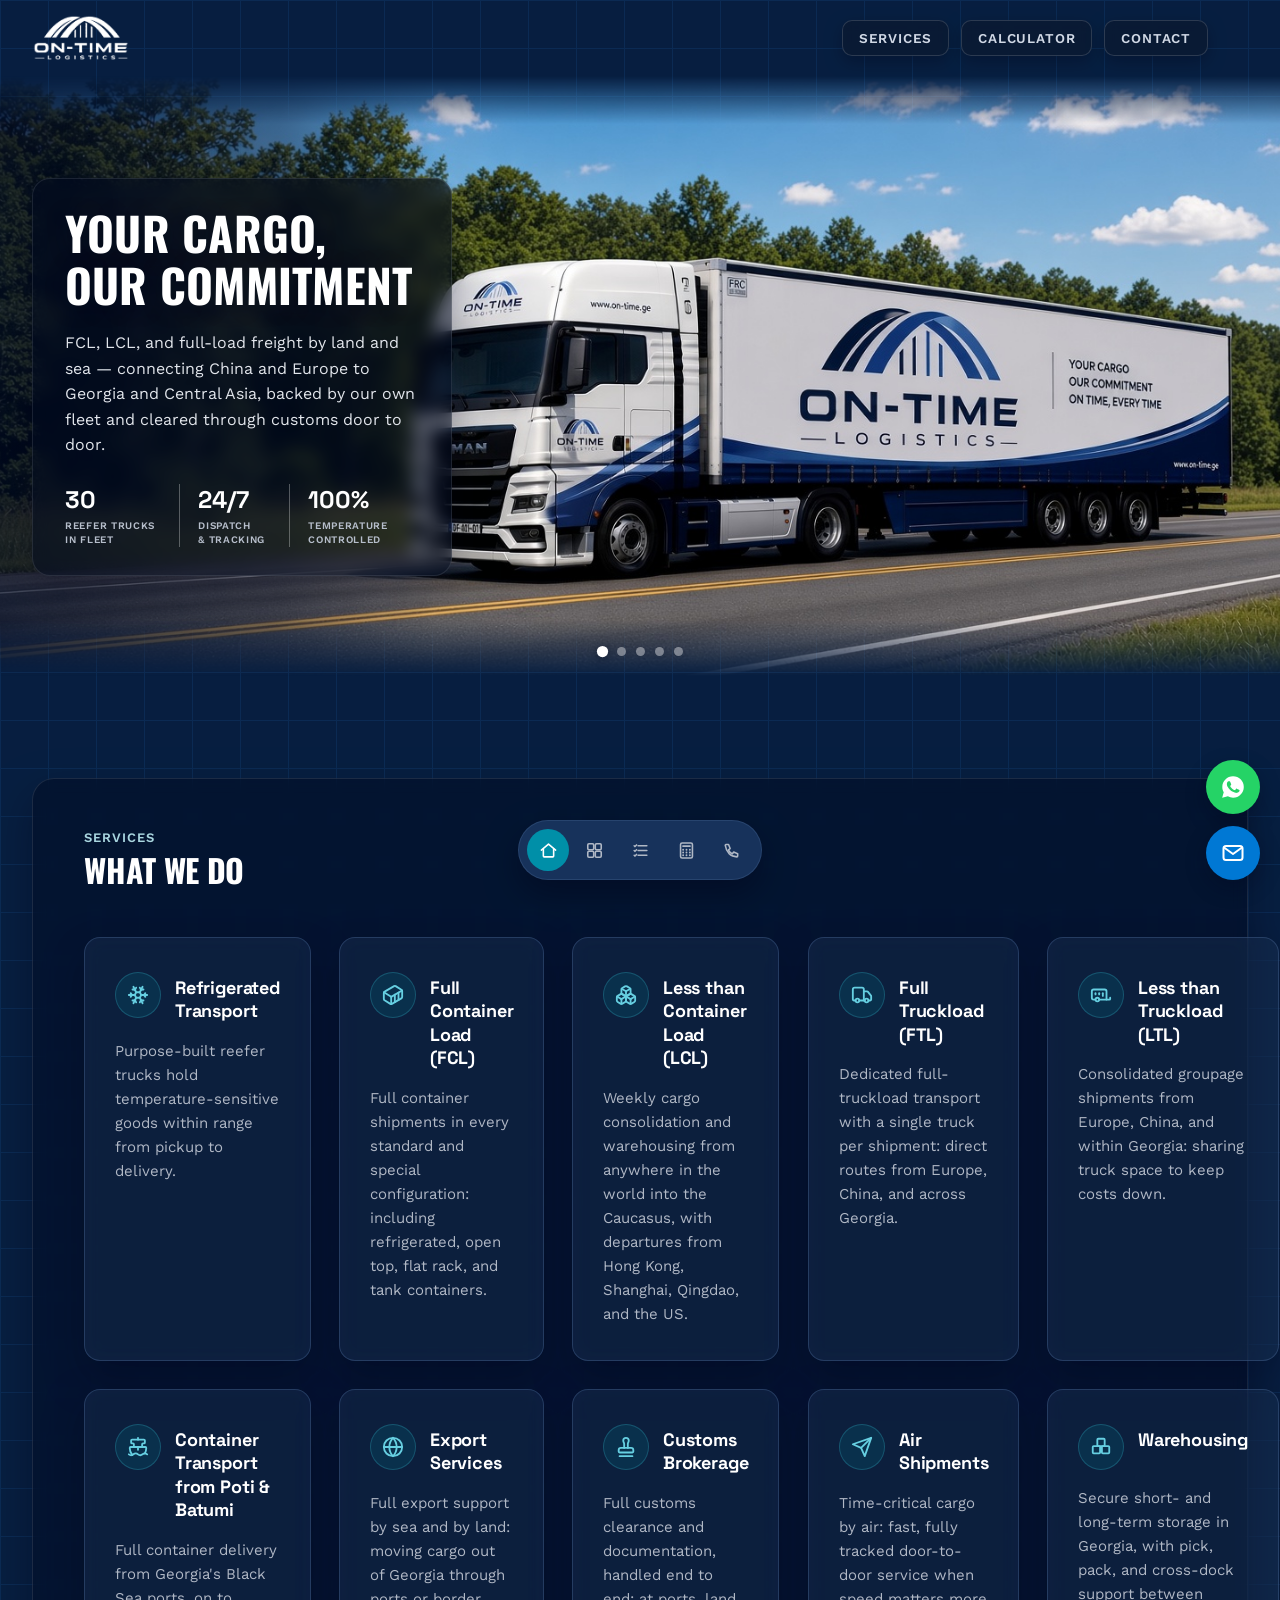
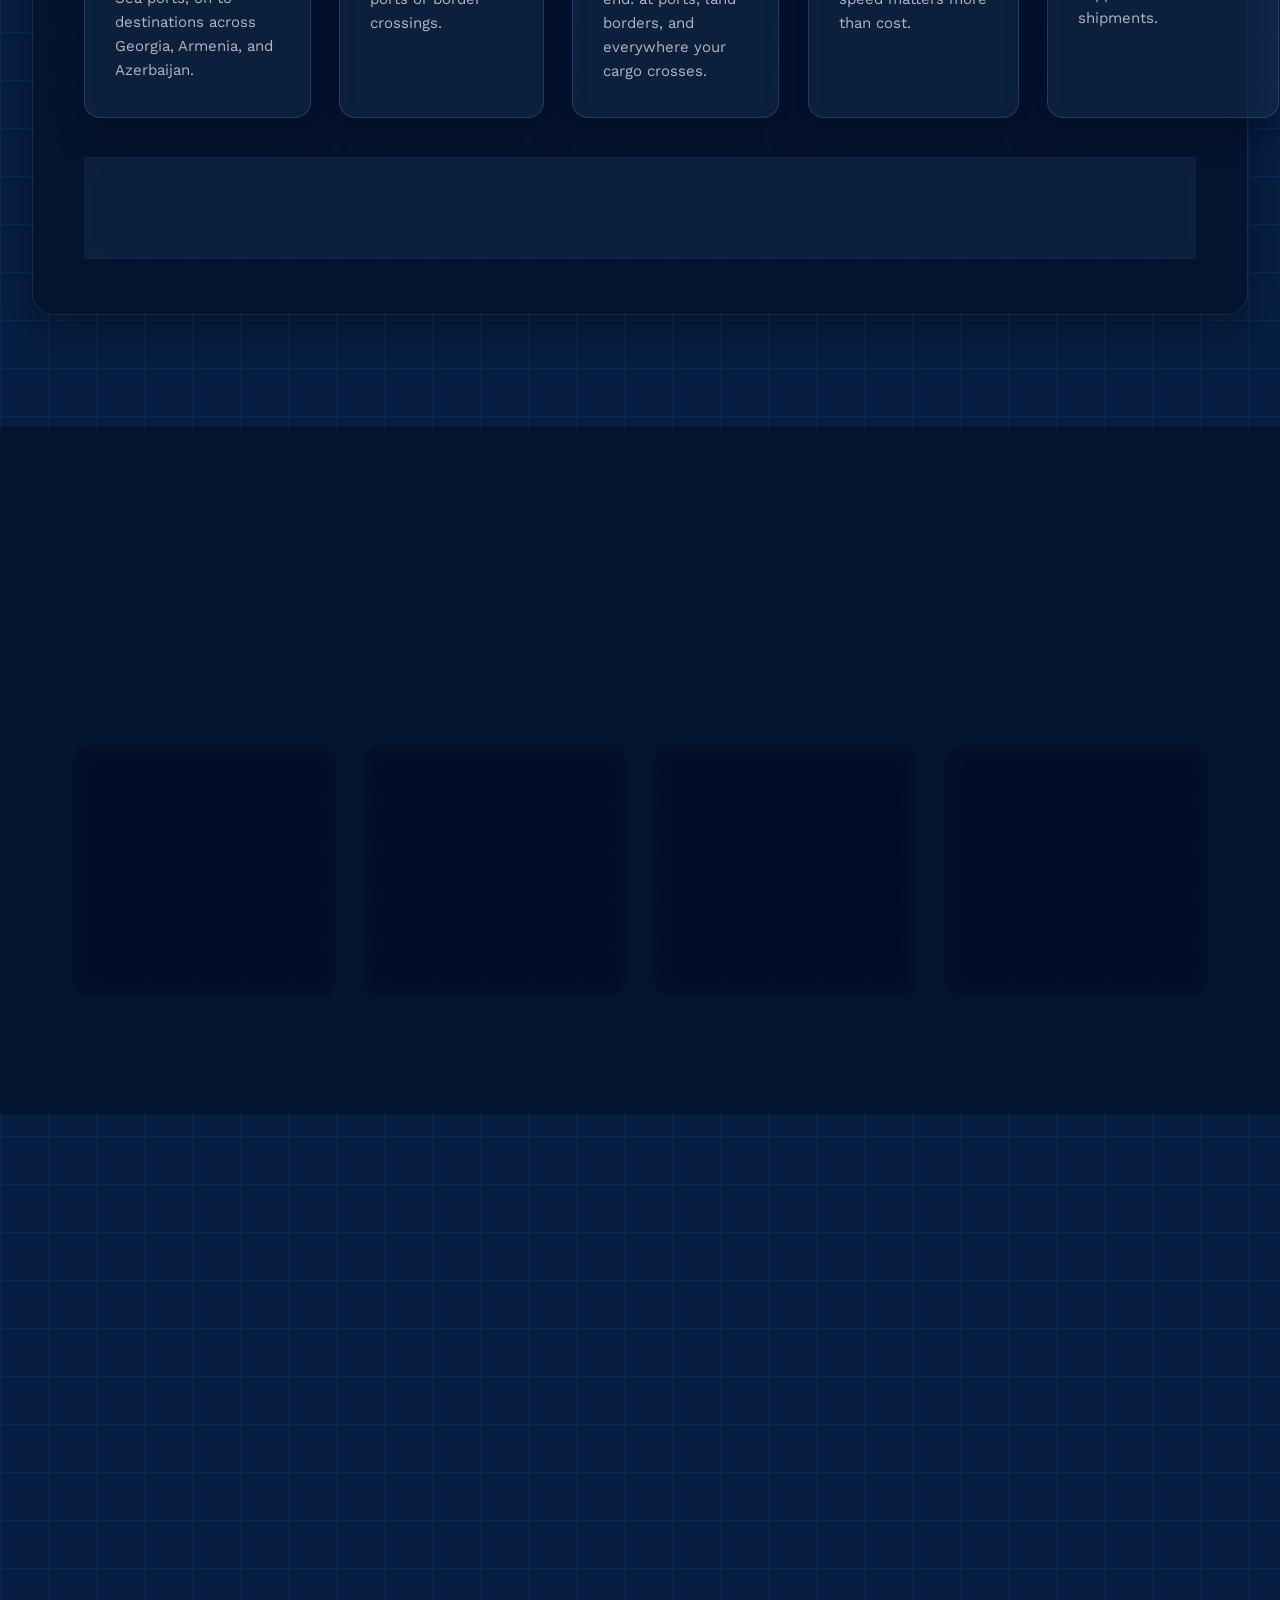
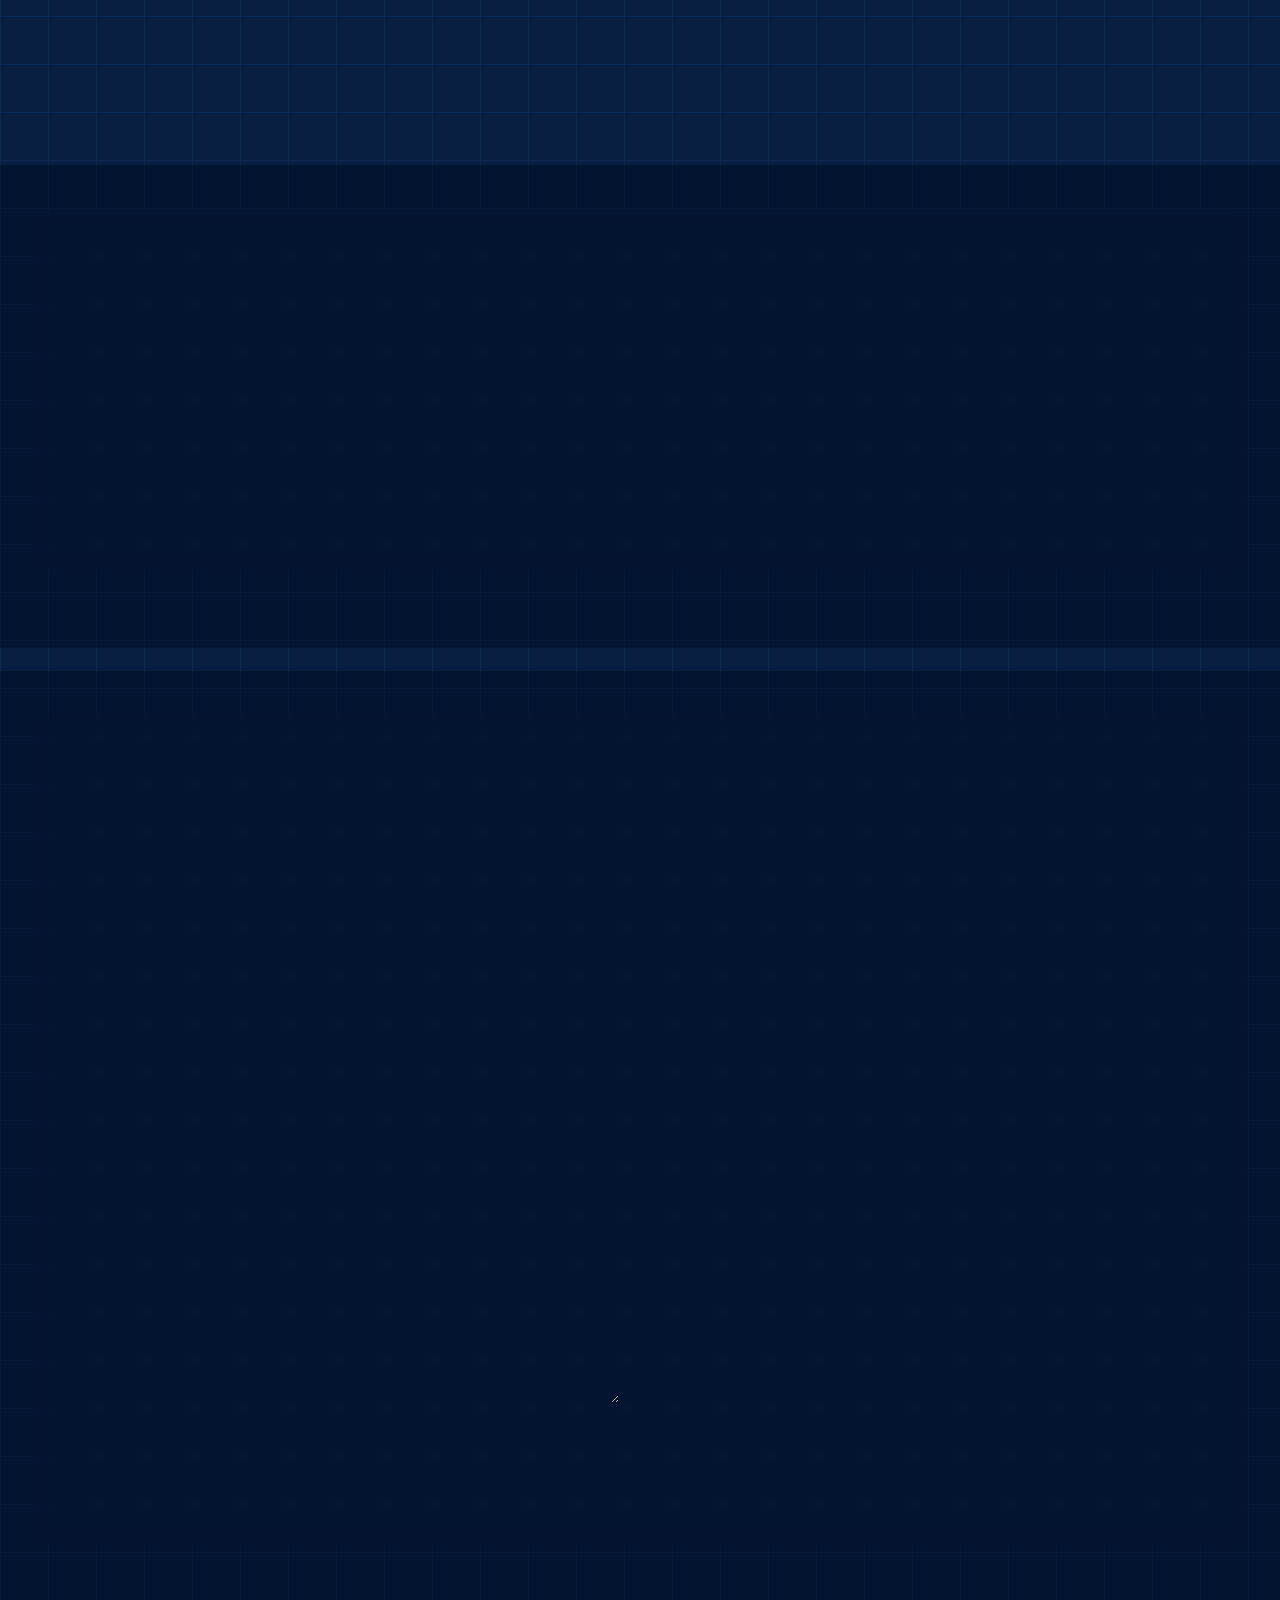
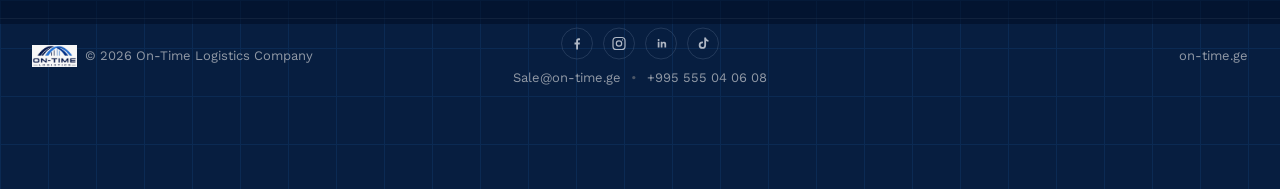
==== index.html @ d6fd1f80 "Replace em dash with colon in service card descriptions" ====
<!DOCTYPE html>
<html lang="en">
<head>
  <meta charset="UTF-8" />
  <meta name="viewport" content="width=device-width, initial-scale=1.0" />
  <title>On-Time Logistics Company | FCL, LCL & Reefer Freight — China, Europe, Georgia, Central Asia</title>
  <meta name="description" content="On-Time Logistics Company moves FCL, LCL, and full-load freight by land and sea between China, Europe, Georgia, and Central Asia — backed by our own fleet of 30 reefer trucks and 24/7 dispatch." />

  <!-- Tells search engines this is the one true URL for this page — matters
       once this same content is ever reachable at more than one address
       (e.g. once on-time.ge is connected, both that and this github.io URL
       would otherwise look like duplicate content). Update to on-time.ge
       when that happens (see robots.txt/sitemap.xml — same note there). -->
  <link rel="canonical" href="https://lashazara-blip.github.io/on-time-website/" />

  <!-- Favicon — the arch mark cropped out of the logo. See images/README.md
       if this ever needs regenerating from a new logo file. -->
  <link rel="icon" href="favicon.ico" sizes="any" />
  <link rel="icon" type="image/png" sizes="32x32" href="images/favicon-32.png" />
  <link rel="icon" type="image/png" sizes="16x16" href="images/favicon-16.png" />
  <link rel="apple-touch-icon" href="images/apple-touch-icon.png" />

  <!-- Open Graph / Twitter Card — so sharing the link on WhatsApp, Facebook,
       LinkedIn etc. shows a proper preview card with title, description,
       and the hero photo, instead of a bare link. -->
  <meta property="og:type" content="website" />
  <meta property="og:url" content="https://lashazara-blip.github.io/on-time-website/" />
  <meta property="og:title" content="On-Time Logistics Company | FCL, LCL & Reefer Freight — China, Europe, Georgia, Central Asia" />
  <meta property="og:description" content="FCL, LCL, and full-load freight by land and sea — connecting China and Europe to Georgia and Central Asia, backed by our own fleet and 24/7 dispatch." />
  <meta property="og:image" content="https://lashazara-blip.github.io/on-time-website/images/hero-slide-1.jpg" />
  <meta name="twitter:card" content="summary_large_image" />
  <meta name="twitter:title" content="On-Time Logistics Company | FCL, LCL & Reefer Freight — China, Europe, Georgia, Central Asia" />
  <meta name="twitter:description" content="FCL, LCL, and full-load freight by land and sea — connecting China and Europe to Georgia and Central Asia, backed by our own fleet and 24/7 dispatch." />
  <meta name="twitter:image" content="https://lashazara-blip.github.io/on-time-website/images/hero-slide-1.jpg" />

  <!-- Google Fonts: Space Grotesk (headings) + Work Sans (body) -->
  <link rel="preconnect" href="https://fonts.googleapis.com" />
  <link rel="preconnect" href="https://fonts.gstatic.com" crossorigin />
  <link href="https://fonts.googleapis.com/css2?family=Oswald:wght@600;700&family=Space+Grotesk:wght@500;600;700&family=Work+Sans:wght@400;500;600&display=swap" rel="stylesheet" />

  <link rel="stylesheet" href="css/style.css" />
</head>
<body>

  <!-- ========== HEADER / NAVIGATION ==========
       Nav trimmed to just About Us / Services / Contact per Lasha
       (dropped Useful Links + Career), plus a Search box and GE/EN
       language switch. NOTE: per Lasha, Search and GE/EN are VISUAL
       ONLY for now (a "for show" mockup, not wired up) — the site is
       English-only and there's no search backend yet.
       One-page site now (per Lasha) — About Us / Services / Contact are
       all sections on THIS page, so all three nav links are #anchors
       that scroll down to them, in the same order they appear below.
       (The separate about.html page from before is no longer used —
       delete that file.) -->
  <header class="site-header">
    <div class="header-inner">
      <a href="#" class="logo">
        <img src="images/logo-white.png" alt="On-Time Logistics Company" class="logo-img" />
      </a>

      <div class="header-right">
        <nav class="main-nav" aria-label="Primary">
          <a href="#services">Services</a>
          <a href="#calculator">Calculator</a>
          <!-- Contacts will live here / in #contact below once the
               site's contact flow is finalized (per Lasha). -->
          <a href="#contact">Contact</a>
        </nav>

        <div class="header-utility">
          <!-- Removed per Lasha — same reasoning as the GE/EN toggle
               below: it was visual only (no search backend), just
               sitting there as a non-functional box. Re-add once there's
               an actual search feature to wire it up to. See the removed
               .nav-search rule, previously right above .lang-switch in
               style.css, for the recipe. -->
          <!-- Removed per Lasha — a GE/EN toggle that didn't actually do
               anything (site is English-only, no Georgian content yet)
               risked visitors clicking "GE" expecting a Georgian version
               and getting nothing. Lasha confirmed a Georgian version IS
               wanted, just not yet (content needs translating first) —
               re-add this once that content actually exists. The old
               markup was a simple boxed "GE | EN" pill matching
               .nav-search's style (see the removed .lang-switch /
               .lang-current / .lang-divider rules, previously right
               below .nav-search in style.css, for the recipe). -->
        </div>
      </div>
    </div>
  </header>

  <main>

    <!-- ========== HERO ==========
         Per Lasha (screenshot + weforward.ge reference): the single
         truck photo is now an auto-advancing slideshow — slides change
         right to left on their own, with one white dot per slide at the
         bottom. .hero-media holds the actual photo layers (.hero-slide,
         one per photo, JS-driven — see js/script.js) plus the constant
         darkening gradient (.hero-gradient) on top of all of them for
         text legibility; .hero-copy and .hero-dots float above that.
         All 5 slides are real photos now, each cropped to the same
         ~1568x672 / 2.33:1 frame and lightly graded (contrast/saturation)
         to sit in the same cool blue/navy palette as the others:
         hero-slide-1.jpg is the original branded truck photo,
         hero-slide-2.jpg a cargo ship (Lasha's pick, Pexels),
         hero-slide-3.jpg a container ship docked under a gantry crane at
         golden hour, its own stacked containers alongside the terminal's
         (Lasha's pick, replaced once already for a better-framed shot of
         the same scene), hero-slide-5.jpg an airplane over stacked shipping
         containers (Lasha's pick, added to match the new Air Shipments
         service card — shown 4th in the slideshow even though the file
         is named hero-slide-5.jpg; markup order is what matters), and
         hero-slide-4.jpg a warehouse loading dock (Lasha's pick), now
         shown last. To add or remove a slide later: add/remove one .hero-slide div
         + one .hero-dot button (same order) — js/script.js counts them
         automatically, no script changes needed. -->
    <section class="hero">
      <div class="hero-media" aria-hidden="true">
        <!-- .hero-photo-layer wraps ONLY the photo (slides + darkening
             gradient) — this is what carries the top/bottom mask-image
             fade (see style.css), so the fade never touches .hero-dots
             below. (Dots briefly lived as a direct sibling of these
             layers inside .hero-media without this wrapper — the mask
             was fading them out too, since bottom:20px falls inside its
             last-56px transparent zone. Splitting the mask onto its own
             inner layer fixes that while keeping the dots positioned
             relative to the photo box, which the mobile layout needs.) -->
        <div class="hero-photo-layer">
          <div class="hero-slide is-active" style="background-image:url('images/hero-slide-1.jpg')"></div>
          <div class="hero-slide" style="background-image:url('images/hero-slide-2.jpg')"></div>
          <div class="hero-slide" style="background-image:url('images/hero-slide-3.jpg')"></div>
          <div class="hero-slide" style="background-image:url('images/hero-slide-5.jpg')"></div>
          <div class="hero-slide" style="background-image:url('images/hero-slide-4.jpg')"></div>
          <div class="hero-gradient"></div>
        </div>

        <!-- Dots live inside .hero-media (not as a sibling of .hero-copy)
             so their position:absolute is always relative to the PHOTO's
             own box. On desktop .hero-media fills the exact same box as
             .hero, so this is visually identical to before. On mobile
             (see the @media (max-width: 860px) block in style.css),
             .hero-media becomes its own in-flow block sized to the
             photo's real aspect ratio — the dots now sit correctly on
             the photo itself instead of drifting down to the bottom of
             the whole (now much taller) hero section. -->
        <div class="hero-dots" aria-label="Hero photo slides">
          <button type="button" class="hero-dot is-active" aria-label="Go to slide 1" aria-current="true"></button>
          <button type="button" class="hero-dot" aria-label="Go to slide 2" aria-current="false"></button>
          <button type="button" class="hero-dot" aria-label="Go to slide 3" aria-current="false"></button>
          <button type="button" class="hero-dot" aria-label="Go to slide 4" aria-current="false"></button>
          <button type="button" class="hero-dot" aria-label="Go to slide 5" aria-current="false"></button>
        </div>
      </div>

      <div class="hero-copy">
        <!-- Eyebrow line temporarily removed per Lasha's request (new,
             narrower hero column doesn't have room for it alongside the
             headline yet). Re-add when there's more width to work with:
             <p class="eyebrow eyebrow-light">Full-Load Freight · Europe — Georgia — Central Asia</p> -->
        <h1>Your Cargo,<br />Our Commitment</h1>
        <p class="hero-subtext">
          FCL, LCL, and full-load freight by land and sea — connecting China
          and Europe to Georgia and Central Asia, backed by our own fleet and
          cleared through customs door to door.
        </p>
        <!-- Stats moved here (under the headline, same left column) from
             their old spot at bottom-right of the photo. The "Get a Rate /
             Track a Shipment" button row and the floating contact box were
             both removed per Lasha — contact info will live in the
             existing #contact section (linked from the "Contact" nav item)
             once the site's contact flow is finalized. -->
        <!-- "30" and "100%" count up from 0 on scroll into view (see
             js/script.js) — per Lasha, inspired by weforward.ge's animated
             stats. "24/7" isn't a number to count up to, so it stays
             static (data-count-to is only read on the other two). -->
        <div class="hero-stats">
          <div class="hero-stat">
            <span class="hero-stat-number" data-count-to="30">0</span>
            <span class="hero-stat-label">Reefer Trucks<br />in Fleet</span>
          </div>
          <div class="hero-stat">
            <span class="hero-stat-number">24/7</span>
            <span class="hero-stat-label">Dispatch<br />&amp; Tracking</span>
          </div>
          <div class="hero-stat">
            <span class="hero-stat-number" data-count-to="100" data-suffix="%">0%</span>
            <span class="hero-stat-label">Temperature<br />Controlled</span>
          </div>
        </div>
      </div>
    </section>

    <!-- No visible bar/blur here anymore (three earlier attempts — gold
         bar, navy bar, backdrop-filter blur — were all too heavy/rough
         per Lasha). Hero fades its own photo to transparent at this edge
         (mask-image, see style.css), so this gap just reveals a strip of
         the site-wide grid-pattern canvas below it — a soft, natural
         transition into Services instead of a stripe. (The About section
         used to sit here too — removed per Lasha, its text was redundant
         with the Hero copy above.) -->
    <div class="section-divider" aria-hidden="true"></div>

    <!-- ========== SERVICES ==========
         All 8 services Lasha sent, one card each, same box style
         (icon-in-circle + title on one row, description below) throughout.
         The old small "What We Do" eyebrow + separate "Built for cargo..."
         h2 were replaced with a single h2 (this reuses the existing
         .services h2 style, so it's automatically the same size/weight as
         the site's other section headings). -->
    <section class="services" id="services">
      <div class="services-box reveal">
        <p class="eyebrow eyebrow-light">Services</p>
        <h2>What We Do</h2>

        <div class="services-grid">
          <article class="service-card">
            <div class="service-card-head">
              <div class="service-icon-circle" aria-hidden="true">
                <svg width="22" height="22" viewBox="0 0 24 24" fill="none" stroke="currentColor" stroke-width="2" stroke-linecap="round" stroke-linejoin="round">
                  <path d="m10 20-1.25-2.5L6 18" /><path d="M10 4 8.75 6.5 6 6" /><path d="m14 20 1.25-2.5L18 18" /><path d="m14 4 1.25 2.5L18 6" /><path d="m17 21-3-6h-4" /><path d="m17 3-3 6 1.5 3" /><path d="M2 12h6.5L10 9" /><path d="m20 10-1.5 2 1.5 2" /><path d="M22 12h-6.5L14 15" /><path d="m4 10 1.5 2L4 14" /><path d="m7 21 3-6-1.5-3" /><path d="m7 3 3 6h4" />
                </svg>
              </div>
              <h3>Refrigerated Transport</h3>
            </div>
            <p>Purpose-built reefer trucks hold temperature-sensitive goods within range from pickup to delivery.</p>
          </article>

          <article class="service-card">
            <div class="service-card-head">
              <div class="service-icon-circle" aria-hidden="true">
                <svg width="22" height="22" viewBox="0 0 24 24" fill="none" stroke="currentColor" stroke-width="2" stroke-linecap="round" stroke-linejoin="round">
                  <path d="M22 7.7c0-.6-.4-1.2-.8-1.5l-6.3-3.9a1.72 1.72 0 0 0-1.7 0l-10.3 6c-.5.2-.9.8-.9 1.4v6.6c0 .5.4 1.2.8 1.5l6.3 3.9a1.72 1.72 0 0 0 1.7 0l10.3-6c.5-.3.9-1 .9-1.5Z" /><path d="M10 21.9V14L2.1 9.1" /><path d="m10 14 11.9-6.9" /><path d="M14 19.8v-8.1" /><path d="M18 17.5V9.4" />
                </svg>
              </div>
              <h3>Full Container Load (FCL)</h3>
            </div>
            <p>Full container shipments in every standard and special configuration: including refrigerated, open top, flat rack, and tank containers.</p>
          </article>

          <article class="service-card">
            <div class="service-card-head">
              <div class="service-icon-circle" aria-hidden="true">
                <svg width="22" height="22" viewBox="0 0 24 24" fill="none" stroke="currentColor" stroke-width="2" stroke-linecap="round" stroke-linejoin="round">
                  <path d="M2.97 12.92A2 2 0 0 0 2 14.63v3.24a2 2 0 0 0 .97 1.71l3 1.8a2 2 0 0 0 2.06 0L12 19v-5.5l-5-3-4.03 2.42Z" /><path d="m7 16.5-4.74-2.85" /><path d="m7 16.5 5-3" /><path d="M7 16.5v5.17" /><path d="M12 13.5V19l3.97 2.38a2 2 0 0 0 2.06 0l3-1.8a2 2 0 0 0 .97-1.71v-3.24a2 2 0 0 0-.97-1.71L17 10.5l-5 3Z" /><path d="m17 16.5-5-3" /><path d="m17 16.5 4.74-2.85" /><path d="M17 16.5v5.17" /><path d="M7.97 4.42A2 2 0 0 0 7 6.13v4.37l5 3 5-3V6.13a2 2 0 0 0-.97-1.71l-3-1.8a2 2 0 0 0-2.06 0l-3 1.8Z" /><path d="M12 8 7.26 5.15" /><path d="m12 8 4.74-2.85" /><path d="M12 13.5V8" />
                </svg>
              </div>
              <h3>Less than Container Load (LCL)</h3>
            </div>
            <p>Weekly cargo consolidation and warehousing from anywhere in the world into the Caucasus, with departures from Hong Kong, Shanghai, Qingdao, and the US.</p>
          </article>

          <article class="service-card">
            <div class="service-card-head">
              <div class="service-icon-circle" aria-hidden="true">
                <svg width="22" height="22" viewBox="0 0 24 24" fill="none" stroke="currentColor" stroke-width="2" stroke-linecap="round" stroke-linejoin="round">
                  <path d="M14 18V6a2 2 0 0 0-2-2H4a2 2 0 0 0-2 2v11a1 1 0 0 0 1 1h2" /><path d="M15 18H9" /><path d="M19 18h2a1 1 0 0 0 1-1v-3.65a1 1 0 0 0-.22-.624l-3.48-4.35A1 1 0 0 0 17.52 8H14" /><circle cx="17" cy="18" r="2" /><circle cx="7" cy="18" r="2" />
                </svg>
              </div>
              <h3>Full Truckload (FTL)</h3>
            </div>
            <p>Dedicated full-truckload transport with a single truck per shipment: direct routes from Europe, China, and across Georgia.</p>
          </article>

          <article class="service-card">
            <div class="service-card-head">
              <div class="service-icon-circle" aria-hidden="true">
                <svg width="22" height="22" viewBox="0 0 24 24" fill="none" stroke="currentColor" stroke-width="2" stroke-linecap="round" stroke-linejoin="round">
                  <path d="M10 11.341V10" /><path d="M14 13v-3" /><path d="M18 17V8a2 2 0 00-2-2H4a2 2 0 00-2 2v7a2 2 0 002 2h2" /><path d="M22 15v1a1 1 0 01-1 1H10" /><path d="M6 11.341V10" /><circle cx="8" cy="17" r="2" />
                </svg>
              </div>
              <h3>Less than Truckload (LTL)</h3>
            </div>
            <p>Consolidated groupage shipments from Europe, China, and within Georgia: sharing truck space to keep costs down.</p>
          </article>

          <article class="service-card">
            <div class="service-card-head">
              <div class="service-icon-circle" aria-hidden="true">
                <svg width="22" height="22" viewBox="0 0 24 24" fill="none" stroke="currentColor" stroke-width="2" stroke-linecap="round" stroke-linejoin="round">
                  <path d="M12 15v-3" /><path d="M12 2v2" /><path d="M16.5 12V9a1 1 0 011-1h1a1 1 0 001-1V5a1 1 0 00-1-1h-13a1 1 0 00-1 1v2a1 1 0 001 1h1a1 1 0 011 1v3" /><path d="M19.38 19c1.076-1.815 1.636-4.89 1.628-6.008a1 1 0 00-1-.992H3.984a1 1 0 00-1 .984c-.03 1.86.97 5.621 2.826 7.776" /><path d="M2 20c.6.5 1.2 1 2.5 1 2.5 0 2.5-2 5-2 1.3 0 1.9.5 2.5 1s1.2 1 2.5 1c2.5 0 2.5-2 5-2 1.3 0 1.9.5 2.5 1" />
                </svg>
              </div>
              <h3>Container Transport from Poti &amp; Batumi</h3>
            </div>
            <p>Full container delivery from Georgia's Black Sea ports, on to destinations across Georgia, Armenia, and Azerbaijan.</p>
          </article>

          <article class="service-card">
            <div class="service-card-head">
              <div class="service-icon-circle" aria-hidden="true">
                <svg width="22" height="22" viewBox="0 0 24 24" fill="none" stroke="currentColor" stroke-width="2" stroke-linecap="round" stroke-linejoin="round">
                  <circle cx="12" cy="12" r="10" /><path d="M12 2a14.5 14.5 0 0 0 0 20 14.5 14.5 0 0 0 0-20" /><path d="M2 12h20" />
                </svg>
              </div>
              <h3>Export Services</h3>
            </div>
            <p>Full export support by sea and by land: moving cargo out of Georgia through ports or border crossings.</p>
          </article>

          <article class="service-card">
            <div class="service-card-head">
              <div class="service-icon-circle" aria-hidden="true">
                <svg width="22" height="22" viewBox="0 0 24 24" fill="none" stroke="currentColor" stroke-width="2" stroke-linecap="round" stroke-linejoin="round">
                  <path d="M14 13V8.5C14 7 15 7 15 5a3 3 0 0 0-6 0c0 2 1 2 1 3.5V13" /><path d="M20 15.5a2.5 2.5 0 0 0-2.5-2.5h-11A2.5 2.5 0 0 0 4 15.5V17a1 1 0 0 0 1 1h14a1 1 0 0 0 1-1z" /><path d="M5 22h14" />
                </svg>
              </div>
              <h3>Customs Brokerage</h3>
            </div>
            <p>Full customs clearance and documentation, handled end to end: at ports, land borders, and everywhere your cargo crosses.</p>
          </article>

          <!-- MOCKUP — 2 new cards per Lasha ("AIR SHIPMENTS" / "WAREHOUSING").
               Titles are his; descriptions below are a first draft to fill
               the card shape for review — wording/specifics (routes,
               locations, turnaround) need his confirmation before this is
               real content. -->
          <article class="service-card">
            <div class="service-card-head">
              <div class="service-icon-circle" aria-hidden="true">
                <svg width="22" height="22" viewBox="0 0 24 24" fill="none" stroke="currentColor" stroke-width="2" stroke-linecap="round" stroke-linejoin="round">
                  <line x1="22" y1="2" x2="11" y2="13" /><polygon points="22 2 15 22 11 13 2 9 22 2" />
                </svg>
              </div>
              <h3>Air Shipments</h3>
            </div>
            <p>Time-critical cargo by air: fast, fully tracked door-to-door service when speed matters more than cost.</p>
          </article>

          <article class="service-card">
            <div class="service-card-head">
              <div class="service-icon-circle" aria-hidden="true">
                <svg width="22" height="22" viewBox="0 0 24 24" fill="none" stroke="currentColor" stroke-width="2" stroke-linecap="round" stroke-linejoin="round">
                  <rect x="3" y="11" width="8" height="8" rx="1" /><rect x="13" y="11" width="8" height="8" rx="1" /><rect x="8" y="3" width="8" height="8" rx="1" />
                </svg>
              </div>
              <h3>Warehousing</h3>
            </div>
            <p>Secure short- and long-term storage in Georgia, with pick, pack, and cross-dock support between shipments.</p>
          </article>
        </div>

        <!-- New per Lasha — a closing CTA strip under the service
             cards, for anyone still unsure which service fits their
             cargo after reading the grid above. Opens WhatsApp with a
             pre-filled starter message, same number/pattern as the
             floating WhatsApp button and Contact section. -->
        <div class="services-cta">
          <p>Not sure which service fits your cargo?</p>
          <a
            class="btn btn-cyan"
            href="https://wa.me/995555040608?text=Hello%2C%20I%27m%20not%20sure%20which%20service%20fits%20my%20cargo%20%E2%80%94%20can%20you%20help%3F"
            target="_blank"
            rel="noopener"
          >
            Talk to a specialist
            <svg width="16" height="16" viewBox="0 0 24 24" fill="none" aria-hidden="true">
              <path d="M5 12h14M13 6l6 6-6 6" stroke="currentColor" stroke-width="2" stroke-linecap="round" stroke-linejoin="round" />
            </svg>
          </a>
        </div>
      </div>
    </section>


    <!-- ========== HOW IT WORKS ==========
         New per Lasha — a short 4-step process visual between Services and
         the Calculator, showing what actually happens after a client
         reaches out (request -> booking/pickup -> customs/transit ->
         delivery). Same translucent-box language as .services-box /
         .calculator-card. Step numbers are plain text (01-04), not icons,
         to keep this quick to scan and easy to extend with a 5th step
         later if needed. -->
    <section class="process" id="process">
      <div class="process-box reveal">
        <div class="process-header">
          <div class="process-header-copy">
            <p class="eyebrow eyebrow-light">Simple, Start to Finish</p>
            <h2>How It Works</h2>
            <p class="section-subtext">
              From your first message to delivery at the door — here's what
              happens with every shipment.
            </p>
          </div>

          <!-- New per Lasha — same WhatsApp-first CTA pattern as
               .services-cta's "Talk to a specialist": jumps straight to
               starting a quote request instead of making someone read all
               4 steps first if they already know they want to ship. -->
          <a
            class="btn btn-cyan process-start-btn"
            href="https://wa.me/995555040608?text=Hello%2C%20I%27d%20like%20to%20start%20a%20shipment%20%E2%80%94%20can%20you%20help%20me%20get%20a%20quote%3F"
            target="_blank"
            rel="noopener"
          >
            Start Now
            <svg width="16" height="16" viewBox="0 0 24 24" fill="none" aria-hidden="true">
              <path d="M5 12h14M13 6l6 6-6 6" stroke="currentColor" stroke-width="2" stroke-linecap="round" stroke-linejoin="round" />
            </svg>
          </a>
        </div>

        <!-- Per Lasha's reference screenshot: a connected 01-04 "track" of
             circled numbers sits above the 4 step cards, aligned to each
             card via the same grid-template-columns/gap as .process-grid
             below (so the circles land exactly above each card's left
             edge). Purely decorative/visual — the real step order is
             still conveyed by DOM order + each card's heading — so it's
             aria-hidden and the numbers were dropped from inside the
             cards to avoid saying "01" twice. -->
        <div class="process-track" aria-hidden="true">
          <div class="process-track-step">
            <span class="process-circle">01</span>
            <span class="process-line"></span>
          </div>
          <div class="process-track-step">
            <span class="process-circle">02</span>
            <span class="process-line"></span>
          </div>
          <div class="process-track-step">
            <span class="process-circle">03</span>
            <span class="process-line"></span>
          </div>
          <div class="process-track-step">
            <span class="process-circle">04</span>
            <span class="process-line"></span>
          </div>
        </div>

        <div class="process-grid">
          <div class="process-step">
            <span class="process-step-badge">Same Day</span>
            <h3>Request a Quote</h3>
            <p>Send your cargo details on WhatsApp, by email, or with the calculator below — we confirm your rate, route, and timing.</p>
          </div>

          <div class="process-step">
            <span class="process-step-badge">1&ndash;2 Days</span>
            <h3>Booking &amp; Pickup</h3>
            <p>Once confirmed, we book your space and arrange pickup or consolidation at origin — China, Europe, or anywhere in between.</p>
          </div>

          <div class="process-step">
            <span class="process-step-badge">Live Tracking</span>
            <h3>Customs &amp; Transit</h3>
            <p>Your cargo clears customs and moves door to door on our own fleet and trusted carriers, with 24/7 dispatch keeping it on schedule.</p>
          </div>

          <div class="process-step">
            <span class="process-step-badge">On the Promised Date</span>
            <h3>Delivery</h3>
            <p>Your shipment arrives on time, exactly where it needs to be — with tracking and support the whole way.</p>
          </div>
        </div>
      </div>
    </section>


    <!-- ========== CARGO CALCULATOR ==========
         Per Lasha, inspired by weforward.ge's cargo calculator — but
         deliberately kept to volume/weight only, NOT price. Rates change
         1-2x a week, so a price calculator would need constant upkeep;
         cubic volume (CBM) is a pure geometry formula that never goes
         stale, and still gives the client (and Lasha, for a quick
         estimate) the numbers a real quote is based on. Packing Type
         presets just autofill Length/Width for common pallet sizes —
         Custom leaves them blank for any box/crate. All math happens in
         js/script.js on submit; nothing here talks to a server. -->
    <section class="calculator" id="calculator">
      <div class="calculator-inner">
        <div class="calculator-card reveal">
          <div class="calculator-grid">
            <form class="calculator-form" id="cargoCalculatorForm">
              <!-- Per Lasha: the eyebrow/heading/subtext moved in here
                   (from sitting above the whole two-column grid) so the
                   Shipment Summary box on the right — which stretches to
                   match the left column's full height (see
                   .calculator-grid's align-items: stretch) — now starts
                   level with THIS text, not just with the form fields
                   below it. grid-column: 1 / -1 on the wrapper spans it
                   across all 4 of .calculator-form's columns. -->
              <div class="calculator-form-intro">
                <p class="eyebrow eyebrow-light">Plan Your Shipment</p>
                <h2>Cargo Volume Calculator</h2>
                <p class="section-subtext">
                  Work out the cubic volume and total weight of your shipment
                  in seconds — the numbers you'll need when you request a
                  quote.
                </p>
              </div>

              <div class="calc-field calc-field--wide">
                <label for="calcPackingType">Packing Type</label>
                <select id="calcPackingType">
                  <option value="custom">Custom</option>
                  <option value="mini-pallet" data-length="80" data-width="60">Mini Pallet (80 &times; 60 cm)</option>
                  <option value="euro-pallet" data-length="120" data-width="80">Euro Pallet (120 &times; 80 cm)</option>
                  <option value="block-pallet" data-length="120" data-width="100">Block Pallet (120 &times; 100 cm)</option>
                </select>
              </div>

              <div class="calc-field calc-field--wide">
                <label for="calcQuantity">Quantity</label>
                <input type="number" id="calcQuantity" min="1" step="1" value="1" inputmode="numeric" />
              </div>

              <div class="calc-field">
                <label for="calcLength">Length (cm)</label>
                <input type="number" id="calcLength" min="0" step="0.1" inputmode="decimal" required />
              </div>

              <div class="calc-field">
                <label for="calcWidth">Width (cm)</label>
                <input type="number" id="calcWidth" min="0" step="0.1" inputmode="decimal" required />
              </div>

              <div class="calc-field">
                <label for="calcHeight">Height (cm)</label>
                <input type="number" id="calcHeight" min="0" step="0.1" inputmode="decimal" required />
              </div>

              <div class="calc-field">
                <label for="calcWeight">Weight per Unit (kg)</label>
                <input type="number" id="calcWeight" min="0" step="0.1" inputmode="decimal" required />
              </div>

              <div class="calc-actions">
                <button type="submit" class="btn btn-primary">
                  Calculate
                  <svg width="16" height="16" viewBox="0 0 24 24" fill="none" aria-hidden="true">
                    <path d="M5 12h14M13 6l6 6-6 6" stroke="currentColor" stroke-width="2" stroke-linecap="round" stroke-linejoin="round" />
                  </svg>
                </button>
                <button type="button" class="btn-text-reset" id="calcResetBtn">Reset</button>
              </div>
            </form>

            <!-- Always-visible "quote summary" card, per Lasha's request for a
                 more polished calculator: instead of a few thin lines that only
                 appear after Calculate, the numbers now land in a dedicated
                 card that's part of the layout from the start (placeholder
                 copy until Calculate is pressed — see js/script.js), same
                 visual language as the rest of the site (frosted card,
                 hand-drawn line icons like the pin/social icons elsewhere). -->
            <aside class="calculator-summary" aria-live="polite">
              <div class="calculator-summary-head">
                <span class="calculator-summary-badge" aria-hidden="true">
                  <svg width="20" height="20" viewBox="0 0 24 24" fill="none">
                    <path d="M4 9.5 12 5l8 4.5v6L12 20l-8-4.5v-6Z" stroke="currentColor" stroke-width="1.6" stroke-linejoin="round" />
                    <path d="M4 9.5 12 14l8-4.5M12 14v6" stroke="currentColor" stroke-width="1.6" stroke-linejoin="round" />
                  </svg>
                </span>
                <div>
                  <p class="calculator-summary-eyebrow">Estimated</p>
                  <h3>Shipment Summary</h3>
                </div>
              </div>

              <p class="calculator-summary-placeholder" id="calculatorPlaceholder">
                Fill in the dimensions and press <strong>Calculate</strong> &mdash;
                your cargo's volume and weight will appear here.
              </p>

              <!-- New per Lasha: this panel left a lot of empty space
                   below the placeholder text before Calculate is pressed
                   (the form column is taller than the placeholder). Fills
                   it with 3 quick reassurance points instead of dead
                   space. Hidden together with #calculatorPlaceholder once
                   results are shown (see js/script.js) — no room or need
                   for it once real numbers are on screen. -->
              <ul class="calculator-summary-trust" id="calculatorTrustPoints">
                <li>
                  <svg width="16" height="16" viewBox="0 0 24 24" fill="none" aria-hidden="true">
                    <circle cx="12" cy="12" r="9.5" stroke="currentColor" stroke-width="1.6" />
                    <path d="m8 12.5 2.5 2.5 5.5-5.5" stroke="currentColor" stroke-width="1.6" stroke-linecap="round" stroke-linejoin="round" />
                  </svg>
                  Free consultation, no obligation
                </li>
                <li>
                  <svg width="16" height="16" viewBox="0 0 24 24" fill="none" aria-hidden="true">
                    <circle cx="12" cy="12" r="9.5" stroke="currentColor" stroke-width="1.6" />
                    <path d="m8 12.5 2.5 2.5 5.5-5.5" stroke="currentColor" stroke-width="1.6" stroke-linecap="round" stroke-linejoin="round" />
                  </svg>
                  Reply within 1 hour
                </li>
                <li>
                  <svg width="16" height="16" viewBox="0 0 24 24" fill="none" aria-hidden="true">
                    <circle cx="12" cy="12" r="9.5" stroke="currentColor" stroke-width="1.6" />
                    <path d="m8 12.5 2.5 2.5 5.5-5.5" stroke="currentColor" stroke-width="1.6" stroke-linecap="round" stroke-linejoin="round" />
                  </svg>
                  24/7 dispatch support
                </li>
              </ul>

              <div class="calculator-results" id="calculatorResults" hidden>
                <div class="calc-result">
                  <span class="calc-result-icon" aria-hidden="true">
                    <svg width="18" height="18" viewBox="0 0 24 24" fill="none">
                      <path d="M4 10v9a1 1 0 0 0 1 1h14a1 1 0 0 0 1-1v-9" stroke="currentColor" stroke-width="1.6" stroke-linecap="round" stroke-linejoin="round" />
                      <path d="M3 7.5 12 4l9 3.5-9 3.5-9-3.5Z" stroke="currentColor" stroke-width="1.6" stroke-linejoin="round" />
                    </svg>
                  </span>
                  <span class="calc-result-text">
                    <span class="calc-result-value" id="resultUnitVolume">—</span>
                    <span class="calc-result-label">Volume per Unit (m&sup3;)</span>
                  </span>
                </div>
                <div class="calc-result">
                  <span class="calc-result-icon" aria-hidden="true">
                    <svg width="18" height="18" viewBox="0 0 24 24" fill="none">
                      <rect x="3" y="9" width="8" height="8" rx="1.5" stroke="currentColor" stroke-width="1.6" />
                      <rect x="9.5" y="5.5" width="8" height="8" rx="1.5" stroke="currentColor" stroke-width="1.6" fill="none" />
                    </svg>
                  </span>
                  <span class="calc-result-text">
                    <span class="calc-result-value" id="resultTotalVolume">—</span>
                    <span class="calc-result-label">Total Volume (m&sup3;)</span>
                  </span>
                </div>
                <div class="calc-result">
                  <span class="calc-result-icon" aria-hidden="true">
                    <svg width="18" height="18" viewBox="0 0 24 24" fill="none">
                      <circle cx="12" cy="12" r="8" stroke="currentColor" stroke-width="1.6" />
                      <circle cx="12" cy="12" r="2.75" stroke="currentColor" stroke-width="1.6" />
                    </svg>
                  </span>
                  <span class="calc-result-text">
                    <span class="calc-result-value" id="resultTotalWeight">—</span>
                    <span class="calc-result-label">Total Weight (kg)</span>
                  </span>
                </div>
              </div>

              <p class="calculator-summary-note">
                Ready to move it? <a href="#contact">Get your exact rate on WhatsApp &rarr;</a>
              </p>
            </aside>
          </div>
        </div>
      </div>
    </section>

    <!-- ========== PARTNERS ==========
         Redesigned per Lasha's reference video: instead of copy-on-top +
         one full-width logo row below, this is now a single side-by-side
         box — copy + a new stat trio on the left, TWO stacked logo rows
         scrolling in OPPOSITE directions on the right (top row left,
         bottom row right — same "opposite marquees" effect as the video).
         The 12 companies are split 6/6 across the two rows. Each row is
         still the same seamless-loop trick as before (its 6 logos listed
         twice back to back, scrolled exactly half its own width), just
         with .partners-track-reverse playing that same animation in
         reverse for the bottom row instead of a second keyframe. The
         wireframe globe graphic is dropped here — two rows of real
         carrier logos now do more to back up "global network" than the
         faint decorative globe did, and it isn't in Lasha's reference.
         MOCKUP NOTE: the 12+ / 40+ / 98% stat trio is placeholder copy
         carried over from Lasha's reference video, NOT verified real
         numbers for on-time.ge — needs his confirmation/correction before
         this goes live (flagged again in chat). -->
    <section class="partners" id="partners">
      <div class="partners-box reveal">
        <div class="partners-copy">
          <p class="eyebrow eyebrow-light">Global Network</p>
          <h2>Trusted by the World's Leading Carriers</h2>
          <p class="section-subtext">
            We work daily alongside the world's largest shipping lines and
            equipment manufacturers to keep cargo moving on schedule.
          </p>

          <div class="partners-stats">
            <div class="partners-stat">
              <span class="partners-stat-value">12+</span>
              <span class="partners-stat-label">Shipping Lines</span>
            </div>
            <div class="partners-stat">
              <span class="partners-stat-value">40+</span>
              <span class="partners-stat-label">Ports Served</span>
            </div>
            <div class="partners-stat">
              <span class="partners-stat-value">98%</span>
              <span class="partners-stat-label">On-Time Delivery</span>
            </div>
          </div>
        </div>

        <div class="partners-marquee-wrap">
          <div class="partners-row">
            <div class="partners-track">
              <div class="partner-logo"><img src="images/partners/maersk.png" alt="Maersk" /></div>
              <div class="partner-logo"><img src="images/partners/msc.png" alt="MSC" /></div>
              <div class="partner-logo"><img src="images/partners/cma-cgm.png" alt="CMA CGM" /></div>
              <div class="partner-logo"><img src="images/partners/cosco.png" alt="COSCO Shipping" /></div>
              <div class="partner-logo"><img src="images/partners/evergreen.png" alt="Evergreen" /></div>
              <div class="partner-logo"><img src="images/partners/yang-ming.png" alt="Yang Ming" /></div>
              <!-- Same 6, repeated — seamless-loop trick, see section
                   comment. aria-hidden + empty alt since it's a visual
                   duplicate, not new content. -->
              <div class="partner-logo" aria-hidden="true"><img src="images/partners/maersk.png" alt="" /></div>
              <div class="partner-logo" aria-hidden="true"><img src="images/partners/msc.png" alt="" /></div>
              <div class="partner-logo" aria-hidden="true"><img src="images/partners/cma-cgm.png" alt="" /></div>
              <div class="partner-logo" aria-hidden="true"><img src="images/partners/cosco.png" alt="" /></div>
              <div class="partner-logo" aria-hidden="true"><img src="images/partners/evergreen.png" alt="" /></div>
              <div class="partner-logo" aria-hidden="true"><img src="images/partners/yang-ming.png" alt="" /></div>
            </div>
          </div>

          <div class="partners-row">
            <div class="partners-track partners-track-reverse">
              <div class="partner-logo"><img src="images/partners/arkas.png" alt="Arkas" /></div>
              <div class="partner-logo"><img src="images/partners/one.png" alt="Ocean Network Express" /></div>
              <div class="partner-logo"><img src="images/partners/zim.png" alt="ZIM" /></div>
              <div class="partner-logo"><img src="images/partners/schmitz.png" alt="Schmitz Cargobull" /></div>
              <div class="partner-logo"><img src="images/partners/man.png" alt="MAN" /></div>
              <div class="partner-logo"><img src="images/partners/hapag-lloyd.png" alt="Hapag-Lloyd" /></div>
              <div class="partner-logo" aria-hidden="true"><img src="images/partners/arkas.png" alt="" /></div>
              <div class="partner-logo" aria-hidden="true"><img src="images/partners/one.png" alt="" /></div>
              <div class="partner-logo" aria-hidden="true"><img src="images/partners/zim.png" alt="" /></div>
              <div class="partner-logo" aria-hidden="true"><img src="images/partners/schmitz.png" alt="" /></div>
              <div class="partner-logo" aria-hidden="true"><img src="images/partners/man.png" alt="" /></div>
              <div class="partner-logo" aria-hidden="true"><img src="images/partners/hapag-lloyd.png" alt="" /></div>
            </div>
          </div>
        </div>
      </div>
    </section>

    <!-- ========== CONTACT / CTA ==========
         Per Lasha: added a live Google Maps embed (no API key needed —
         the plain maps.google.com/maps?...&output=embed form) pinned to
         the real office address, sitting in its own card to the right
         of the copy. The old bordered "address column" is gone; the
         address + a "Get directions" link (opens Google Maps with
         driving directions pre-filled) now live directly under the
         WhatsApp button instead. -->
    <section class="contact" id="contact">
      <div class="contact-box reveal">
        <div class="contact-copy">
          <h2>Ready to move your cargo?</h2>
          <p>Message us on WhatsApp or by email for a quote — we'll confirm your rate, route, and timing.</p>

          <div class="contact-address">
            <svg width="18" height="18" viewBox="0 0 24 24" fill="none" aria-hidden="true">
              <path d="M12 22s7-7.58 7-12.5A7 7 0 0 0 5 9.5C5 14.42 12 22 12 22z" stroke="currentColor" stroke-width="1.6"/>
              <circle cx="12" cy="9.5" r="2.4" stroke="currentColor" stroke-width="1.6"/>
            </svg>
            <span>
              4 Vladimer Ugrekhelidze St<br />
              Tbilisi 0186, Georgia
              <a
                class="contact-directions"
                href="https://www.google.com/maps/dir/?api=1&destination=4+Vladimer+Ugrekhelidze+St%2C+Tbilisi+0186%2C+Georgia"
                target="_blank"
                rel="noopener"
              >Get directions →</a>
            </span>
          </div>

          <!-- MOCKUP per Lasha — visual only for now, not wired to a
               backend yet. WhatsApp button above is untouched/unchanged.
               Redesigned (per Lasha) to not read as a copy of a
               competitor's reference layout: fields are grouped
               Name+Company / Email+Phone (not a generic First+Last row),
               there's a Shipment Route field specific to freight
               quoting, the intro is a small eyebrow line rather than a
               second big heading duplicating "Ready to move your
               cargo?", and the button reads "Request a Quote" — the
               actual thing a visitor using this form wants — instead of
               a generic "Send Message". Submissions will go straight to
               email (Formspree or similar, once approved) rather than
               opening the visitor's own email client. -->
          <p class="contact-form-eyebrow">Or email us your shipment details</p>
          <form class="contact-form" id="contactForm" action="https://formspree.io/f/mzebkwyr" method="POST">
            <!-- Sets the subject line on the email Formspree delivers —
                 a Formspree-specific field, not shown to the visitor. -->
            <input type="hidden" name="_subject" value="New quote request — On-Time Logistics website" />
            <div class="contact-form-row">
              <div class="contact-form-field">
                <label for="contactName">Full Name</label>
                <input type="text" id="contactName" name="name" autocomplete="name" />
              </div>
              <div class="contact-form-field">
                <label for="contactCompany">Company</label>
                <input type="text" id="contactCompany" name="company" autocomplete="organization" />
              </div>
            </div>
            <div class="contact-form-row">
              <div class="contact-form-field">
                <label for="contactEmail">Email</label>
                <input type="email" id="contactEmail" name="email" autocomplete="email" required />
              </div>
              <div class="contact-form-field">
                <label for="contactPhone">Phone Number</label>
                <input type="tel" id="contactPhone" name="phone" autocomplete="tel" />
              </div>
            </div>
            <div class="contact-form-row">
              <div class="contact-form-field">
                <label for="contactShipmentType">Shipment Type</label>
                <select id="contactShipmentType" name="shipmentType">
                  <option value="">Select one</option>
                  <option value="fcl">Full Container Load (FCL)</option>
                  <option value="lcl">Less than Container Load (LCL)</option>
                  <option value="ftl">Full Truckload (FTL)</option>
                  <option value="ltl">Less than Truckload (LTL)</option>
                  <option value="refrigerated">Refrigerated / Temperature-Controlled</option>
                  <option value="other">Other</option>
                </select>
              </div>
              <div class="contact-form-field">
                <label for="contactRoute">Shipment Route</label>
                <input type="text" id="contactRoute" name="route" placeholder="e.g. Shanghai → Poti → Tbilisi" />
              </div>
            </div>
            <div class="contact-form-field">
              <label for="contactMessage">Message</label>
              <textarea id="contactMessage" name="message" rows="3" placeholder="Cargo type, volume, timing…"></textarea>
            </div>
            <button type="submit" class="btn btn-primary contact-form-submit">
              Request a Quote
              <svg width="16" height="16" viewBox="0 0 24 24" fill="none" aria-hidden="true">
                <path d="M5 12h14M13 6l6 6-6 6" stroke="currentColor" stroke-width="2" stroke-linecap="round" stroke-linejoin="round" />
              </svg>
            </button>

            <!-- Success/error feedback after a real submit attempt (see
                 js/script.js) — hidden until the form is actually
                 submitted, toggled between the two states by JS. -->
            <p class="contact-form-status contact-form-status--success" id="contactFormSuccess" role="status" hidden>
              Thanks — your request is in. We'll get back to you within the hour.
            </p>
            <p class="contact-form-status contact-form-status--error" id="contactFormError" role="alert" hidden>
              Something went wrong sending this — please try again, or reach us directly on
              <a href="https://wa.me/995555040608" target="_blank" rel="noopener">WhatsApp</a>.
            </p>
          </form>
        </div>

        <div class="contact-map">
          <iframe
            title="On-Time Logistics Company on the map"
            src="https://maps.google.com/maps?q=4%20Vladimer%20Ugrekhelidze%20St%2C%20Tbilisi%200186%2C%20Georgia&output=embed"
            loading="lazy"
            referrerpolicy="no-referrer-when-downgrade"
          ></iframe>
        </div>
      </div>
    </section>

  </main>

  <!-- ========== FOOTER ==========
       Per Lasha's weforward.ge reference: added a row of social icons.
       ⚠️ The 4 hrefs below are PLACEHOLDER guesses (facebook.com/
       ontimelogisticsge etc.) — send me the real profile links and I'll
       swap them in; until then these point at pages that likely don't
       exist. Icons are hand-drawn SVG likenesses, same caveat as the
       WhatsApp/email icons above. -->
  <footer class="site-footer">
    <div class="container footer-inner">
      <div class="footer-brand">
        <img src="images/logo-trimmed.png" alt="" class="logo-img logo-img-small" aria-hidden="true" />
        <span>&copy; <span id="year"></span> On-Time Logistics Company</span>
      </div>

      <div class="footer-center">
        <div class="footer-social">
          <a class="footer-social-link" href="https://www.facebook.com/ontimelogisticsge" target="_blank" rel="noopener" aria-label="Facebook">
            <svg viewBox="0 0 24 24" width="16" height="16" fill="currentColor" aria-hidden="true">
              <path d="M13.5 21v-7.5h2.5l.4-3H13.5V8.5c0-.87.24-1.46 1.49-1.46H16.5V4.36C16.24 4.32 15.36 4.25 14.33 4.25c-2.14 0-3.6 1.31-3.6 3.71v2.54H8.25v3h2.48V21h2.77z" />
            </svg>
          </a>
          <a class="footer-social-link" href="https://www.instagram.com/ontimelogistics.ge" target="_blank" rel="noopener" aria-label="Instagram">
            <svg viewBox="0 0 24 24" width="16" height="16" fill="none" stroke="currentColor" stroke-width="1.8" aria-hidden="true">
              <rect x="3" y="3" width="18" height="18" rx="5" />
              <circle cx="12" cy="12" r="4" />
              <circle cx="17.3" cy="6.7" r="0.9" fill="currentColor" stroke="none" />
            </svg>
          </a>
          <a class="footer-social-link" href="https://www.linkedin.com/company/on-time-logistics-ge" target="_blank" rel="noopener" aria-label="LinkedIn">
            <svg viewBox="0 0 24 24" width="16" height="16" fill="currentColor" aria-hidden="true">
              <path d="M7.1 9.5h2.6V18H7.1V9.5zM8.4 8.3a1.5 1.5 0 1 1 0-3 1.5 1.5 0 0 1 0 3zM11.6 9.5h2.5v1.16h.04c.35-.66 1.2-1.36 2.47-1.36 2.64 0 3.13 1.74 3.13 4v4.7h-2.6v-4.17c0-.99-.02-2.27-1.38-2.27-1.38 0-1.6 1.08-1.6 2.2v4.24h-2.56V9.5z" />
            </svg>
          </a>
          <a class="footer-social-link" href="https://www.tiktok.com/@ontimelogistics.ge" target="_blank" rel="noopener" aria-label="TikTok">
            <svg viewBox="0 0 24 24" width="16" height="16" fill="currentColor" aria-hidden="true">
              <path d="M16.5 3c.3 2 1.7 3.4 3.7 3.6v2.6c-1.3 0-2.5-.4-3.6-1.1v6.4a5.5 5.5 0 1 1-5.5-5.5c.28 0 .55.02.8.06v2.7a2.8 2.8 0 1 0 2 2.68V3h2.6z" />
            </svg>
          </a>
        </div>

        <!-- Added per Lasha, directly under the social icons. -->
        <p class="footer-contact-line">
          <a href="mailto:Sale@on-time.ge">Sale@on-time.ge</a>
          <span class="footer-contact-divider" aria-hidden="true">&bull;</span>
          <a href="tel:+995555040608">+995 555 04 06 08</a>
        </p>
      </div>

      <span class="footer-domain">on-time.ge</span>
    </div>
  </footer>

  <!-- ========== FLOATING QUICK-NAV DOCK ==========
       Per Lasha's weforward.ge reference: a pill-shaped icon dock fixed
       to the bottom-center of the viewport, always available while
       scrolling. Icon-only jump links to Home + every main section
       (Services/How It Works/Calculator/Contact) — "How It Works" is a
       dock-only entry, not in the header nav, added per Lasha once that
       section existed. The current section lights up as you scroll (see
       js/script.js, IntersectionObserver-driven) — centered horizontally
       so it never overlaps the WhatsApp/email buttons in the
       bottom-right corner. -->
  <nav class="quick-nav" aria-label="Quick section navigation">
    <a href="#" class="quick-nav-link is-active" data-section="home" aria-label="Home">
      <svg viewBox="0 0 24 24" width="19" height="19" fill="none" stroke="currentColor" stroke-width="2" stroke-linecap="round" stroke-linejoin="round" aria-hidden="true">
        <path d="M3 11.5 12 4l9 7.5" />
        <path d="M5.5 10v9a1 1 0 0 0 1 1h11a1 1 0 0 0 1-1v-9" />
      </svg>
    </a>
    <a href="#services" class="quick-nav-link" data-section="services" aria-label="Services">
      <svg viewBox="0 0 24 24" width="19" height="19" fill="none" stroke="currentColor" stroke-width="2" stroke-linecap="round" stroke-linejoin="round" aria-hidden="true">
        <rect x="3.5" y="3.5" width="7.5" height="7.5" rx="1.5" />
        <rect x="13" y="3.5" width="7.5" height="7.5" rx="1.5" />
        <rect x="3.5" y="13" width="7.5" height="7.5" rx="1.5" />
        <rect x="13" y="13" width="7.5" height="7.5" rx="1.5" />
      </svg>
    </a>
    <a href="#process" class="quick-nav-link" data-section="process" aria-label="How It Works">
      <svg viewBox="0 0 24 24" width="19" height="19" fill="none" stroke="currentColor" stroke-width="2" stroke-linecap="round" stroke-linejoin="round" aria-hidden="true">
        <path d="M9 6h11" />
        <path d="M9 12h11" />
        <path d="M9 18h11" />
        <path d="m4 6 1 1 2-2" />
        <path d="m4 12 1 1 2-2" />
        <path d="m4 18 1 1 2-2" />
      </svg>
    </a>
    <a href="#calculator" class="quick-nav-link" data-section="calculator" aria-label="Calculator">
      <svg viewBox="0 0 24 24" width="19" height="19" fill="none" stroke="currentColor" stroke-width="2" stroke-linecap="round" stroke-linejoin="round" aria-hidden="true">
        <rect x="4.5" y="2.5" width="15" height="19" rx="2" />
        <path d="M7.5 6.5h9" />
        <path d="M7.75 11h.01M12 11h.01M16.25 11h.01M7.75 14.5h.01M12 14.5h.01M16.25 14.5h.01M7.75 18h.01M12 18h.01M16.25 18h.01" stroke-width="2.4" />
      </svg>
    </a>
    <a href="#contact" class="quick-nav-link" data-section="contact" aria-label="Contact">
      <svg viewBox="0 0 24 24" width="19" height="19" fill="none" stroke="currentColor" stroke-width="2" stroke-linecap="round" stroke-linejoin="round" aria-hidden="true">
        <path d="M4 4.5h3l2 5-2.2 1.6a11 11 0 0 0 5.1 5.1l1.6-2.2 5 2v3a1 1 0 0 1-1 1C9.7 19.9 4.1 14.3 3 6a1 1 0 0 1 1-1.5z" />
      </svg>
    </a>
  </nav>

  <!-- ========== FLOATING CONTACT BUTTONS ==========
       Per Lasha: WhatsApp + email shortcuts that stay fixed in the
       bottom-right corner while scrolling, from anywhere on the page.
       Icons keep their real brand colors (WhatsApp green, Outlook blue)
       per Lasha, rather than the site's own navy/gold palette — these
       need to be instantly recognizable, not on-brand. WhatsApp opens a
       chat with a pre-filled starter message (same number as the
       Contact section's button); email opens the visitor's own mail
       app addressed to sale@on-time.ge. Both icons are hand-drawn SVG
       (this environment can't download the official logo files) — close
       likenesses, not pixel-perfect logos; send over the real PNG/SVG
       files if you want an exact match and I'll swap them in. -->
  <div class="floating-contacts">
    <a
      class="floating-contact-btn floating-whatsapp"
      href="https://wa.me/995555040608?text=Hello%2C%20I%27d%20like%20a%20shipping%20quote"
      target="_blank"
      rel="noopener"
      aria-label="Message us on WhatsApp"
    >
      <svg viewBox="0 0 24 24" width="26" height="26" fill="#fff" aria-hidden="true">
        <path d="M12.04 2c-5.46 0-9.91 4.45-9.91 9.91 0 1.75.46 3.45 1.32 4.95L2 22l5.25-1.38c1.45.79 3.08 1.21 4.79 1.21h.01c5.46 0 9.91-4.45 9.91-9.91 0-2.65-1.03-5.14-2.9-7.01A9.82 9.82 0 0 0 12.05 2zm5.8 14.02c-.24.68-1.4 1.32-1.94 1.36-.5.04-1.02.24-3.43-.72-2.9-1.15-4.79-4.06-4.94-4.25-.15-.19-1.18-1.57-1.18-3 0-1.42.75-2.12 1.02-2.41.27-.29.58-.36.78-.36.19 0 .39 0 .56.01.18.01.42-.07.65.5.24.58.82 2.01.9 2.16.07.15.12.32.02.51-.1.19-.15.31-.29.48-.15.17-.31.38-.44.51-.15.15-.3.31-.13.6.17.29.75 1.24 1.62 2 1.11.99 2.05 1.3 2.34 1.45.29.15.46.12.63-.07.17-.19.72-.84.91-1.13.19-.29.38-.24.63-.14.26.1 1.64.77 1.92.91.28.14.47.21.54.33.07.12.07.68-.17 1.36z" />
      </svg>
    </a>
    <a class="floating-contact-btn floating-email" href="mailto:sale@on-time.ge" aria-label="Email us at sale@on-time.ge">
      <svg viewBox="0 0 24 24" width="24" height="24" fill="none" stroke="#fff" stroke-width="2" stroke-linecap="round" stroke-linejoin="round" aria-hidden="true">
        <rect x="2.5" y="5" width="19" height="14" rx="2.5" />
        <path d="m3 6.5 9 6.5 9-6.5" />
      </svg>
    </a>
  </div>

  <script src="js/script.js"></script>
</body>
</html>
---- css/style.css ----
/* =========================================================
   On-Time Logistics Company — main stylesheet
   Colors: corporate blue + white, per brand direction.
   Fonts: Space Grotesk (headings), Work Sans (body).
   ========================================================= */

:root {
  --blue: oklch(52% 0.19 258);
  --blue-dark: oklch(38% 0.16 258);
  --cyan: oklch(58% 0.14 210);
  --gold: oklch(80% 0.15 85);
  --gold-dark: oklch(72% 0.15 78);
  --navy: oklch(24% 0.07 258);
  --navy-light: oklch(32% 0.08 258);
  --ink: oklch(22% 0.03 260);
  --muted: oklch(46% 0.02 260);
  --bg: oklch(98.5% 0.004 90);
  --card: oklch(96.5% 0.012 260);
  --line: oklch(90% 0.012 260);
  --white: oklch(100% 0 0);
}

* {
  box-sizing: border-box;
}

html {
  /* One-page site now (per Lasha) — nav links are #anchors, so this
     makes clicking About Us/Services/Contact glide down instead of
     jumping instantly. */
  scroll-behavior: smooth;
}

/* Corporate-navy grid pattern, used as the page's base canvas everywhere
   nothing else covers it (behind Services/Calculator/Contact, the
   header, and the gap between Hero and About). Two thin repeating lines
   (one vertical, one horizontal) on the navy base — subtle graph-paper
   texture rather than a loud pattern. Per Lasha: restored site-wide
   after a brief experiment confining it to just the header/divider/
   cards read as "the site is broken" rather than calmer — the grid
   belongs everywhere, showing through behind the photos wherever they
   fade to transparent (see .hero/.about-hero/.section-divider below).
   Line color is Lasha's own hex pick (#0B2A53), solid rather than the
   translucent oklch tint this used to be — same pattern in .site-header
   just below, kept identical so the header and page grid tile
   seamlessly into one another. */
body {
  margin: 0;
  font-family: 'Work Sans', system-ui, sans-serif;
  color: var(--ink);
  background-color: var(--navy);
  background-image:
    linear-gradient(#0B2A53 1px, transparent 1px),
    linear-gradient(90deg, #0B2A53 1px, transparent 1px);
  background-size: 48px 48px;
}

/* Sticky header is 76px tall — without this, jumping to an #anchor lands
   the section right under it, with its top few pixels hidden behind the
   header. Applies to every anchor-able section (About/Services/Contact). */
main section[id] {
  scroll-margin-top: 92px;
}

h1, h2, h3 {
  font-family: 'Space Grotesk', 'Work Sans', system-ui, sans-serif;
  margin: 0;
  letter-spacing: -0.01em;
}

p {
  margin: 0;
}

a {
  color: var(--blue);
  text-decoration: none;
}

a:hover {
  color: var(--blue-dark);
}

.container {
  max-width: 1400px;
  margin: 0 auto;
  padding: 0 32px;
}

/* ---------- Buttons ---------- */

.btn {
  display: inline-flex;
  align-items: center;
  gap: 10px;
  font-family: 'Work Sans', sans-serif;
  font-weight: 600;
  font-size: 16px;
  padding: 14px 26px;
  border-radius: 10px;
  white-space: nowrap;
}

.btn-primary {
  background: var(--blue);
  color: var(--white);
}

.btn-primary:hover {
  background: var(--blue-dark);
  color: var(--white);
}

.btn-small {
  padding: 11px 20px;
  font-size: 14px;
}

.btn-light {
  background: var(--white);
  color: var(--ink);
}

.btn-accent {
  background: var(--gold);
  color: var(--ink);
  border-radius: 999px;
  font-weight: 700;
}

.btn-accent:hover {
  background: var(--gold-dark);
  color: var(--ink);
}

.btn-outline-gold {
  background: transparent;
  color: var(--gold);
  border: 1px solid var(--gold);
  border-radius: 999px;
  font-weight: 600;
}

.btn-outline-gold:hover {
  background: var(--gold);
  color: var(--ink);
}

/* Same pill shape as .btn-accent, but in the site's cyan accent — for
   the .services-cta "Talk to a specialist" button, so that CTA doesn't
   read as yet another gold button competing with the ones elsewhere. */
.btn-cyan {
  /* Lasha's exact pick: rgba(11, 200, 233, 1) = #0BC8E9 — brighter/more
     saturated than the sitewide var(--cyan), used only for these two
     CTA buttons rather than changed globally. */
  background: #0bc8e9;
  color: var(--ink);
  border-radius: 999px;
  font-weight: 700;
}

.btn-cyan:hover {
  background: #3ad4ee;
  color: var(--ink);
}

.btn-link {
  font-weight: 600;
  font-size: 15px;
  padding: 12px 4px;
  border-bottom: 2px solid var(--line);
  border-radius: 0;
}

.btn-link:hover {
  border-color: var(--blue);
  color: var(--blue);
}

.eyebrow {
  display: inline-flex;
  align-items: center;
  gap: 8px;
  font-size: 13px;
  font-weight: 600;
  letter-spacing: 0.08em;
  text-transform: uppercase;
  color: var(--blue);
}

/* ---------- Header ----------
   Just the logo + nav row. (The old dispatch/booking strip and, later,
   the floating contact box have both been removed per Lasha — contact
   info will live in #contact, linked from the "Contact" nav item, once
   that flow is finalized.) */

.site-header {
  position: sticky;
  top: 0;
  z-index: 10;
  /* Per Lasha: header now carries the same grid-pattern canvas as the
     rest of the page (was solid navy) — both start their pattern at the
     very top of the document (y:0), so the tiling lines up seamlessly
     with the grid revealed through .hero's new top fade just below it,
     instead of a hard-edged solid bar sitting on top of the photo. */
  background-color: var(--navy);
  background-image:
    linear-gradient(#0B2A53 1px, transparent 1px),
    linear-gradient(90deg, #0B2A53 1px, transparent 1px);
  background-size: 48px 48px;
}

.header-inner {
  display: flex;
  align-items: center;
  justify-content: space-between;
  height: 76px;
  /* Was the shared, centered .container (max-width 1400px, margin: 0
     auto) — per Lasha, that left a visible gap before the logo on wide
     screens instead of hugging the true left edge. Same left/right inset
     as the rest of the page now, so the logo and the nav/search/GE|EN
     group line up with Hero/Services/Calculator/Contact's edges too. */
  padding-left: clamp(20px, 2.5vw, 56px);
  padding-right: clamp(20px, 2.5vw, 56px);
}

/* Groups nav + search + language switch together on the right, so
   .header-inner only has to split logo vs. everything-else. */
.header-right {
  display: flex;
  align-items: center;
  gap: 40px;
}

.logo {
  display: flex;
  align-items: center;
  gap: 10px;
}

.logo-mark {
  display: inline-block;
  width: 34px;
  height: 34px;
  border-radius: 50%;
  background: conic-gradient(from 210deg, var(--blue), var(--cyan) 40%, var(--blue) 100%);
}

.logo-mark-small {
  width: 20px;
  height: 20px;
}

.logo-text {
  display: flex;
  flex-direction: column;
  line-height: 1.05;
}

.logo-title {
  font-family: 'Space Grotesk', sans-serif;
  font-weight: 700;
  font-size: 18px;
  letter-spacing: -0.01em;
  color: var(--ink);
}

.logo-subtitle {
  font-size: 10px;
  font-weight: 600;
  letter-spacing: 0.16em;
  color: var(--muted);
}

.logo-img {
  display: block;
  height: 48px;
  width: auto;
}

.logo-img-small {
  height: 22px;
}

.main-nav {
  display: flex;
  align-items: center;
  /* Slightly tighter now that each link carries its own box (padding
     already adds visual separation, so the links don't need as much raw
     gap between them as plain text links did). */
  gap: 12px;
  font-size: 13.5px;
  font-weight: 600;
  letter-spacing: 0.06em;
  text-transform: uppercase;
}

/* Per Lasha: nav links now match the site's "boxed" language everywhere
   else (Hero/About/Services cards) — thin, translucent boxes with a
   soft shadow, same family as .nav-search below so the whole right side
   of the header reads as one consistent system. Lifts slightly on hover
   as the one piece of feedback (these do navigate, unlike .nav-search,
   which stays static — see its own comment). */
.main-nav a {
  display: inline-flex;
  align-items: center;
  color: oklch(88% 0.02 260);
  padding: 9px 16px;
  /* Per Lasha: the old near-transparent fill (4% white) let the header's
     grid-pattern lines show straight through the boxes — darkened to a
     solid-reading navy (plus a blur, same recipe as the page's other
     translucent cards) so the boxes read as opaque pills, not windows
     onto the grid behind them. */
  background: oklch(22% 0.05 258 / 0.8);
  backdrop-filter: blur(6px);
  -webkit-backdrop-filter: blur(6px);
  border: 1px solid oklch(100% 0 0 / 0.14);
  border-radius: 10px;
  box-shadow: 0 6px 16px oklch(10% 0.05 258 / 0.3);
  transition: transform 0.25s ease, background-color 0.25s ease,
    border-color 0.25s ease, box-shadow 0.25s ease, color 0.2s ease;
}

.main-nav a:hover {
  color: var(--white);
  transform: translateY(-3px);
  background: oklch(28% 0.06 258 / 0.88);
  border-color: oklch(100% 0 0 / 0.26);
  box-shadow: 0 10px 22px oklch(10% 0.05 258 / 0.4);
}

@media (prefers-reduced-motion: reduce) {
  .main-nav a:hover {
    transform: none;
  }
}

.main-nav a.nav-disabled {
  color: oklch(55% 0.03 260);
  cursor: default;
}

.main-nav a.nav-disabled:hover {
  color: oklch(55% 0.03 260);
  transform: none;
  background: oklch(22% 0.05 258 / 0.8);
  border-color: oklch(100% 0 0 / 0.14);
  box-shadow: 0 6px 16px oklch(10% 0.05 258 / 0.3);
}

/* ---------- Header utility ----------
   Used to hold the search box (removed per Lasha — visual only, no
   search backend, just a non-functional box) and, before that, the
   GE/EN language toggle (also removed — see index.html's
   header-utility for why). Kept as an empty wrapper in the markup in
   case something real lands here later; harmless with nothing inside
   it. */
.header-utility {
  display: flex;
  align-items: center;
  gap: 14px;
}

/* ---------- Hero ----------
   New hero-truck.jpg (highway/trees shot) has the truck sitting in the
   right ~65% of the frame, with genuinely open trees/sky/road on the
   left third — that's where the copy lives now. background-size:cover
   never crops horizontally here (the photo is wider than tall relative
   to the hero), so that left-empty-third holds regardless of screen
   width; only the top/bottom get cropped as the hero gets taller or
   shorter. The gradient runs left-to-right (not top-to-bottom like the
   old photo) so it darkens the open trees/road for text legibility but
   fades out well before the truck itself, leaving the truck untouched. */

.hero {
  position: relative;
  /* Per Lasha: on wide screens (his own 24" monitor included) the fixed
     600px height was noticeably shorter than the photos' native 2.33:1
     shape, so background-size:cover was cropping a good chunk off the
     top/bottom — tires and asphalt were getting cut off. aspect-ratio
     ties the box's height to its width in the SAME ratio as the actual
     photo files (all four are exactly 1568x672), so at most screen
     widths the full photo shows with no vertical cropping at all — no
     more, no less than the image actually has.
     min-height keeps mobile/narrow screens at the same 600px they had
     before (below ~1400px wide, aspect-ratio alone would make the hero
     too short for the text card) — unchanged there, so this only ever
     helps, never hurts.
     max-height stops it from growing indefinitely on ultra-wide
     monitors, where matching the ratio exactly would make Hero
     enormous (browsers clamp the aspect-ratio height against these two
     automatically). */
  /* Explicit width:100% — without it, Chromium's aspect-ratio + max-height
     combination can solve width FROM the clamped height instead of the
     other way around once max-height engages (seen on ultra-wide test
     screens: the hero visibly stopped short of the right edge instead of
     spanning it). Pinning width removes that ambiguity. */
  width: 100%;
  aspect-ratio: 1568 / 672;
  min-height: 600px;
  max-height: 820px;
  display: flex;
  /* Bottom-anchored, but raised off the true bottom edge and pulled
     further toward the left edge per Lasha — with the card now boxed
     (see .hero-copy), it was sitting too close to the truck and too
     close to the bottom of the frame. This flex container hugs its one
     normal-flow child (.hero-copy) exactly, so padding-top/padding-bottom
     directly control the card's on-screen position: less top padding
     raises it, more bottom padding pushes it further from the bottom
     edge/dots. */
  align-items: flex-end;
  padding-top: 20px;
  padding-bottom: 100px;
  /* Fixed left inset (not the shared centered .container) so the text
     always hugs the true left edge, on any screen width. */
  padding-left: clamp(20px, 2.5vw, 56px);
  /* Slides move via transform: translateX() (see .hero-slide below) and
     must never spill outside the hero box while off-screen. */
  overflow: hidden;
}

/* ---------- Hero photo carousel ----------
   .hero-media is the whole photo layer, sized to fill .hero. It holds:
   one .hero-slide per photo (only ever one on screen at a time — see
   js/script.js for how it swaps them), plus .hero-gradient, the same
   left-to-right darkening this section always had, now painted once on
   top of ALL slides instead of baked into a single background-image.
   The two-sided top/bottom fade (into the header above and
   .section-divider below) lives here too, not on .hero itself, so it
   only ever fades the PHOTO — .hero-copy and .hero-dots stay fully
   opaque regardless of scroll position. */
.hero-media {
  position: absolute;
  inset: 0;
  z-index: 0;
}

/* Wraps ONLY the photo (slides + darkening gradient) — the top/bottom
   mask-image fade below is scoped to this layer alone, not to the whole
   of .hero-media, specifically so it never touches .hero-dots (a sibling
   of this wrapper, not a child of it — see index.html). Dots briefly
   lived directly inside the masked layer and got faded to invisible
   along with the photo, since bottom:20px falls inside the mask's last
   56px transparent zone. */
.hero-photo-layer {
  position: absolute;
  inset: 0;
  overflow: hidden;
  /* Two-sided fade, per Lasha: feathers in from transparent over the
     first 48px (right under the sticky header, which shares this same
     grid pattern — see .site-header — so the photo emerges out of the
     header's canvas instead of starting on a hard line under it), AND
     feathers to transparent over the last 56px, letting the
     grid-pattern body background show through instead of ending on a
     hard edge — the "gentle transition" into .section-divider and
     .about-hero below. */
  mask-image: linear-gradient(to bottom, transparent 0, black 48px, black calc(100% - 56px), transparent 100%);
  -webkit-mask-image: linear-gradient(to bottom, transparent 0, black 48px, black calc(100% - 56px), transparent 100%);
}

.hero-slide {
  position: absolute;
  inset: 0;
  background-size: cover;
  background-position: center center;
  /* Waiting off-screen to the right by default — js/script.js slides the
     active one to 0 and the one it replaces to -100%, which is what
     produces the right-to-left motion. Every slide not currently
     involved in a transition sits here, invisible, until its turn. */
  transform: translateX(100%);
  transition: transform 1000ms cubic-bezier(0.65, 0, 0.35, 1);
}

.hero-slide.is-active {
  transform: translateX(0);
  z-index: 2;
}

.hero-gradient {
  position: absolute;
  inset: 0;
  /* Above every .hero-slide (they only ever reach z-index: 2) so the
     text-legibility darkening is constant no matter which photo is
     showing. */
  z-index: 5;
  /* Reverted a brief experiment that painted the grid as a visible film
     over the photo itself, fading with scroll depth — per Lasha, that
     read as broken, not intentional. Grid stays off the visible photo;
     it belongs only on the body canvas showing through behind it (see
     body, above), same as before. */
  background-image: linear-gradient(90deg, oklch(15% 0.06 258 / 0.72) 0%, oklch(15% 0.06 258 / 0.4) 22%, transparent 34%);
  pointer-events: none;
}

@media (prefers-reduced-motion: reduce) {
  .hero-slide {
    transition: none;
  }
}

.hero-copy {
  position: relative;
  z-index: 1;
  /* Kept narrow on purpose: the open (tree/sky) strip in the photo is
     only about a third of the frame's width, and that fraction doesn't
     change with window width since the photo isn't cropped horizontally.
     A wider block would start running into the truck's cab on ordinary
     laptop screens (not just Lasha's ultra-wide monitor). */
  max-width: 420px;
  /* Per Lasha: headline + subtext + stats now live together in one
     translucent "card" (same frosted recipe .hero-stats used to carry on
     its own — see below) instead of just the stats having a backdrop.
     The card sits outside .hero-media, so it stays put in the same spot
     while the photo behind it keeps auto-advancing — only the picture
     moves, never this box. */
  background: oklch(15% 0.05 258 / 0.55);
  backdrop-filter: blur(8px);
  -webkit-backdrop-filter: blur(8px);
  border: 1px solid oklch(100% 0 0 / 0.1);
  border-radius: 18px;
  padding: 28px 32px;
  box-shadow: 0 18px 40px oklch(10% 0.05 258 / 0.35);
  transition: transform 0.5s ease;
}

/* Subtle "breathing" pulse on hover, per Lasha — a gentle cue that the
   card is interactive/alive, not a static caption. Runs only while the
   cursor is actually over the card, and only in one place (never moves
   position), so it never fights the carousel underneath it. */
@keyframes hero-copy-pulse {
  0%, 100% {
    transform: scale(1);
  }
  50% {
    transform: scale(1.018);
  }
}

.hero-copy:hover {
  animation: hero-copy-pulse 1.8s ease-in-out infinite;
}

@media (prefers-reduced-motion: reduce) {
  .hero-copy:hover {
    animation: none;
  }
}

.hero-copy .eyebrow-light::before,
.about-copy .eyebrow-light::before {
  content: "";
  display: block;
  width: 56px;
  height: 3px;
  background: var(--cyan);
  margin-bottom: 14px;
}

.eyebrow-light {
  color: oklch(85% 0.05 210);
}

.hero-subtext {
  font-size: 16px;
  line-height: 1.6;
  color: oklch(92% 0.01 260);
  margin-top: 20px;
  max-width: 38ch;
}

.hero h1 {
  font-family: 'Oswald', 'Space Grotesk', system-ui, sans-serif;
  font-weight: 700;
  text-transform: uppercase;
  /* Sized to fit the ~420px-wide open strip in the new photo without
     wrapping mid-word on ordinary (non-ultra-wide) screens — see the
     .hero-copy comment for why the column itself stays narrow. */
  font-size: 46px;
  line-height: 1.12;
  letter-spacing: 0.005em;
  margin-top: 0;
  color: var(--white);
  text-shadow: 0 2px 20px oklch(15% 0.05 258 / 0.45);
}

/* ---------- Hero stat strip ----------
   Moved from bottom-right-of-photo (absolute) to the same left column as
   the headline, right under the subtext — per Lasha's markup. It's a
   normal block now (no more position:absolute), so it just stacks under
   .hero-subtext in document order. */
.hero-stats {
  display: flex;
  gap: 24px;
  margin-top: 26px;
  /* Own backdrop removed — it now lives one level up on .hero-copy, which
     wraps the headline + subtext + this stat row into a single card (per
     Lasha). Kept as its own block so the divider lines between stats
     still work exactly as before. */
}

.hero-stat {
  padding-left: 18px;
  border-left: 1px solid oklch(100% 0 0 / 0.3);
}

.hero-stat:first-child {
  padding-left: 0;
  border-left: none;
}

.hero-stat-number {
  display: block;
  font-family: 'Space Grotesk', sans-serif;
  font-weight: 700;
  font-size: 24px;
  color: var(--white);
}

.hero-stat-label {
  display: block;
  font-size: 10px;
  font-weight: 600;
  letter-spacing: 0.07em;
  text-transform: uppercase;
  color: oklch(80% 0.02 260);
  margin-top: 4px;
  line-height: 1.4;
}

/* Dot row for the hero photo carousel — one dot per slide, sitting
   inside .hero's own padding-bottom (empty space below .hero-stats), so
   it never overlaps the headline/stats column. drop-shadow keeps the
   dots readable regardless of which photo/how bright it is behind
   them. */
.hero-dots {
  position: absolute;
  left: 0;
  right: 0;
  bottom: 20px;
  z-index: 1;
  display: flex;
  justify-content: center;
  gap: 10px;
  filter: drop-shadow(0 1px 4px oklch(15% 0.05 258 / 0.55));
}

.hero-dot {
  width: 9px;
  height: 9px;
  border-radius: 50%;
  background: oklch(100% 0 0 / 0.4);
  border: none;
  padding: 0;
  cursor: pointer;
  transition: background 0.25s ease, transform 0.25s ease;
}

.hero-dot:hover {
  background: oklch(100% 0 0 / 0.7);
}

.hero-dot.is-active {
  background: var(--white);
  transform: scale(1.25);
}

/* Generic placeholder box — used wherever a real photo is still pending
   (e.g. inside the services/routes sections later on). */
.image-placeholder {
  width: 100%;
  height: 100%;
  min-height: 320px;
  display: flex;
  align-items: center;
  justify-content: center;
  text-align: center;
  padding: 24px;
  background:
    repeating-linear-gradient(45deg, var(--line) 0, var(--line) 1px, transparent 1px, transparent 14px);
  border: 1px dashed var(--line);
  border-radius: 20px;
  color: var(--muted);
  font-size: 14px;
  font-weight: 500;
}

/* ---------- Services ---------- */

.services {
  /* Per Lasha: trimmed ~18% off this section's own top/bottom padding
     (100px -> 82px, same reduction across .calculator/.process/
     .partners/.contact below) — the gap between two boxed sections is
     the sum of both their paddings, so a big desktop screen was leaving
     noticeably more dead space between boxes than felt right. */
  padding-top: 82px;
  padding-bottom: 82px;
  /* Same left inset as .hero/.about-hero (not the shared centered
     .container) so .services-box lines up on exactly the same left edge
     as .hero-copy/.about-copy when scrolling — per Lasha, "What We Do"
     was visibly offset from the boxes above it. Mirrored on the right so
     .services-box reads as a centered-ish panel rather than one hugging
     only the left edge. */
  padding-left: clamp(20px, 2.5vw, 56px);
  padding-right: clamp(20px, 2.5vw, 56px);
}

/* One big transparent card wrapping the heading + the whole services
   grid, per Lasha — explicitly the same plain frosted-glass recipe as
   .hero-copy/.about-copy (NOT the finer grid-textured look the individual
   .service-card items below use — he was clear this outer box should
   have no texture of its own, "უბრალოდ გამჭვირვალე ბოქსი"). */
.services-box {
  position: relative;
  /* Full width edge-to-edge (no max-width cap), per Lasha — the box now
     fills exactly from the left inset to the right inset set on
     .services below, same as Hero/About's photo layer, instead of
     capping out and leaving a blank strip on wide/ultra-wide screens.
     See .services-grid below for how the card grid avoids an awkward
     5th/6th column now that there's more width to fill. */
  background: oklch(15% 0.05 258 / 0.5);
  backdrop-filter: blur(8px);
  -webkit-backdrop-filter: blur(8px);
  border: 1px solid oklch(100% 0 0 / 0.1);
  border-radius: 22px;
  padding: 48px clamp(24px, 4vw, 56px) 56px;
  box-shadow: 0 18px 40px oklch(10% 0.05 258 / 0.35);
}

.services h2 {
  font-family: 'Oswald', 'Space Grotesk', system-ui, sans-serif;
  font-weight: 700;
  text-transform: uppercase;
  font-size: 32px;
  /* No eyebrow above it anymore ("What We Do" IS the heading now, per
     Lasha) — was 14px to clear the eyebrow line above; 0 now that it's
     the first element in the section (now the first element inside
     .services-box). */
  margin-top: 0;
  max-width: 56ch;
  /* Section no longer has a light background (dark grid canvas now sits
     behind it per Lasha's request), so the heading needs an explicit
     light color instead of inheriting var(--ink). */
  color: var(--white);
}

.services-grid {
  display: grid;
  /* Fixed column count, not auto-fit — now that .services-box is full
     width edge-to-edge, auto-fit would keep adding columns as the screen
     gets wider and orphan a short last row. 10 cards now (was 8, until
     Air Shipments + Warehousing were added per Lasha) — 5 is the base/
     desktop count so two full rows of 5 land evenly; the breakpoint
     below switches to 2 (5 rows of 2), then 1 on mobile — all divisors
     of 10. Individual .service-card styling itself is untouched. */
  grid-template-columns: repeat(5, 1fr);
  gap: 28px;
  margin-top: 44px;
  /* Extra breathing room after the LAST row, on top of .services-box's
     own bottom padding and .services' own section padding — per Lasha:
     the fixed .quick-nav dock sits ~80px above the very bottom of the
     viewport, and without this the last row's cards had barely any
     runway before Process began, so a normal scroll gesture could
     "settle" with that row's text still trapped behind the dock,
     needing an extra deliberate scroll to read it. This gives scroll
     momentum enough empty space to carry past the dock's band before
     the section visually ends. Desktop only (see the mobile override
     below) — mobile's dock is smaller and Lasha specifically asked for
     TIGHTER section spacing there for a continuous-scroll feel, so this
     shouldn't fight that fix. */
  margin-bottom: 40px;
}

/* Closing CTA strip under the 8 service cards, per Lasha — a soft cyan-
   tinted band (not a plain card, so it reads as a distinct "final word"
   rather than a 9th grid item) with a pill button, same shape language
   as .btn-accent's gold pill but in the site's cyan accent instead of
   gold, so it doesn't compete with the gold CTAs used elsewhere. */
.services-cta {
  margin-top: 32px;
  display: flex;
  align-items: center;
  justify-content: space-between;
  flex-wrap: wrap;
  gap: 18px;
  padding: 26px 32px;
  border-radius: 16px;
  /* Matched to .service-card's own plain-blue recipe per Lasha — was a
     cyan-tinted gradient, read as a different color family from the 8
     cards above it instead of the same box style with a button inside. */
  background-color: oklch(30% 0.07 258 / 0.55);
  backdrop-filter: blur(10px);
  -webkit-backdrop-filter: blur(10px);
  border: 1px solid oklch(55% 0.08 258 / 0.35);
}

.services-cta p {
  margin: 0;
  color: var(--white);
  font-size: 17px;
  font-weight: 500;
}

/* Ultra-wide monitors (Lasha's own setup included): with .services-box
   now spanning the full width, 5 columns (2 rows) would leave each row
   quite short and wide — one single row of all 10 cards uses that extra
   width instead of leaving a second row half-empty-looking. */
@media (min-width: 2200px) {
  .services-grid {
    grid-template-columns: repeat(10, 1fr);
  }
}

/* Cards were solid white; per Lasha, switched back to the site's navy
   palette — semi-transparent (glass) with backdrop-filter blur. (Briefly
   carried a faint grid-texture background-image at a finer scale than
   the site-wide grid pattern — per Lasha, removed again: plain blue,
   no pattern.) The transform/transition here is the base state for the
   cursor-tilt effect below (js/script.js sets --rx/--ry on mousemove) —
   perspective() + the two rotate axes give the "tilts slightly as the
   cursor moves over it" effect Lasha asked for. */
.service-card {
  position: relative;
  /* Per Lasha: dropped the faint grid-texture background-image these
     cards used to carry (a finer copy of the site-wide grid pattern) —
     just plain blue now, no pattern. */
  background-color: oklch(30% 0.07 258 / 0.55);
  backdrop-filter: blur(10px);
  -webkit-backdrop-filter: blur(10px);
  border: 1px solid oklch(55% 0.08 258 / 0.35);
  border-radius: 16px;
  padding: 34px 30px;
  box-shadow: 0 16px 36px oklch(10% 0.06 258 / 0.28);
  transform: perspective(800px) rotateX(var(--ry, 0deg)) rotateY(var(--rx, 0deg));
  transition: transform 0.4s ease, border-color 0.3s ease;
  will-change: transform;
}

/* Added by js/script.js while the cursor is moving over the card, so the
   tilt tracks the cursor instantly; removed on mouseleave so the card
   eases back to flat with the slower 0.4s transition above instead of
   snapping back. */
.service-card.is-tilting {
  transition: transform 0.05s linear;
}

.service-card:hover {
  border-color: oklch(65% 0.1 210 / 0.55);
}

/* Icon + title now sit side by side on one row (was icon above title) —
   per Lasha, referencing an icon-in-a-circle layout. align-items:
   flex-start keeps the circle pinned to the top when a longer title
   (e.g. "Container Transport from Poti & Batumi") wraps to two lines,
   instead of the circle stretching or re-centering. */
.service-card-head {
  display: flex;
  align-items: flex-start;
  gap: 14px;
}

.service-icon-circle {
  flex-shrink: 0;
  width: 46px;
  height: 46px;
  border-radius: 50%;
  background: oklch(50% 0.1 210 / 0.22);
  border: 1px solid oklch(65% 0.1 210 / 0.35);
  display: flex;
  align-items: center;
  justify-content: center;
  /* Was var(--blue) — too close in value to the new dark card background.
     Lightened so it still pops against navy instead of white. */
  color: oklch(80% 0.1 210);
}

.service-card h3 {
  font-size: 18px;
  margin-top: 0;
  line-height: 1.3;
  /* Small nudge down so the title's cap-height optically lines up with
     the icon circle next to it, now that it's a row instead of stacked. */
  padding-top: 4px;
  /* Card background is dark navy now, not white — needs an explicit
     light color instead of inheriting var(--ink). */
  color: var(--white);
}

.service-card p {
  font-size: 15px;
  line-height: 1.6;
  /* Was var(--muted), a dark gray meant for the old white card — lightened
     to match the same muted-light tone used elsewhere on dark backgrounds
     (.section-subtext, .contact-copy p). */
  color: oklch(78% 0.02 260);
  margin-top: 16px;
}

/* ---------- Cargo Calculator ----------
   Per Lasha, inspired by weforward.ge — same navy-glass card language as
   .service-card (semi-transparent + fine grid texture + blur), but built
   as a form instead of a static card. Deliberately volume/weight only,
   no price output (see the HTML comment on the section for why). */

.calculator {
  /* Per Lasha: ~18% less top/bottom padding (88px -> 72px), same as
     .services/.process/.partners/.contact — see the comment on
     .services above. */
  padding-top: 72px;
  padding-bottom: 72px;
  /* Same left/right inset as .hero/.services below, per Lasha — was the
     centered, capped .container before, which is why this section sat in
     the middle of the screen instead of lining up with the sections
     above and below it. */
  padding-left: clamp(20px, 2.5vw, 56px);
  padding-right: clamp(20px, 2.5vw, 56px);
}

/* Replaces the old .container wrapper — plain full-width block, no
   max-width cap, so .calculator-card fills edge-to-edge like
   .services-box does. */
.calculator-inner {
  width: 100%;
}

.calculator h2 {
  font-family: 'Oswald', 'Space Grotesk', system-ui, sans-serif;
  font-weight: 700;
  text-transform: uppercase;
  font-size: 32px;
  margin-top: 14px;
  max-width: 44ch;
  color: var(--white);
}

/* Reusable light, muted intro paragraph under a section heading — was
   introduced for the (now-removed) Routes section; kept generic and
   reused here under the Calculator heading. */
.section-subtext {
  font-size: 16px;
  color: oklch(78% 0.02 260);
  margin-top: 12px;
  max-width: 52ch;
}

/* ---------- How It Works ----------
   New per Lasha — sits between Services and the Calculator. Same
   translucent "ideal" card recipe as .services-box/.calculator-card/
   .contact-box (see those for the shared background/border/blur values),
   with a 4-up row of plain numbered steps instead of icon cards, so it
   reads as a quick, distinct beat rather than a repeat of Services. */
.process {
  /* Per Lasha: ~18% less top/bottom padding (88px -> 72px) — see the
     comment on .services above. */
  padding-top: 72px;
  padding-bottom: 72px;
  padding-left: clamp(20px, 2.5vw, 56px);
  padding-right: clamp(20px, 2.5vw, 56px);
}

.process-box {
  background: oklch(15% 0.05 258 / 0.5);
  backdrop-filter: blur(8px);
  -webkit-backdrop-filter: blur(8px);
  border: 1px solid oklch(100% 0 0 / 0.1);
  border-radius: 20px;
  padding: 40px;
  box-shadow: 0 18px 40px oklch(10% 0.05 258 / 0.35);
}

.process h2 {
  font-family: 'Oswald', 'Space Grotesk', system-ui, sans-serif;
  font-weight: 700;
  text-transform: uppercase;
  font-size: 32px;
  margin-top: 14px;
  max-width: 44ch;
  color: var(--white);
}

/* Wraps the eyebrow/heading/subtext against the new "Start Now" button,
   per Lasha — same idea as .services-cta: a WhatsApp shortcut for anyone
   who already knows they want to ship and doesn't need to read all 4
   steps first. align-items: center (not flex-start) so the button sits
   roughly level with the subtext, not pinned to the very top next to
   the eyebrow. */
.process-header {
  display: flex;
  align-items: center;
  justify-content: space-between;
  gap: 24px;
}

.process-start-btn {
  flex-shrink: 0;
}

/* Connected 01-04 number track above the cards — see the HTML comment
   above .process-track. Shares .process-grid's exact column/gap recipe
   so the circles line up above each card. */
.process-track {
  display: grid;
  grid-template-columns: repeat(4, minmax(0, 1fr));
  gap: 28px;
  margin-top: 36px;
}

.process-track-step {
  display: flex;
  align-items: center;
}

.process-circle {
  flex-shrink: 0;
  width: 52px;
  height: 52px;
  border-radius: 50%;
  display: flex;
  align-items: center;
  justify-content: center;
  font-family: 'Oswald', 'Space Grotesk', system-ui, sans-serif;
  font-weight: 700;
  font-size: 17px;
  color: var(--cyan);
  background: oklch(58% 0.14 210 / 0.14);
  border: 1px solid oklch(58% 0.14 210 / 0.45);
}

.process-line {
  flex: 1 1 auto;
  height: 1px;
  margin-left: 14px;
  background: linear-gradient(to right, oklch(58% 0.14 210 / 0.45), oklch(58% 0.14 210 / 0.05));
}

.process-grid {
  display: grid;
  grid-template-columns: repeat(4, minmax(0, 1fr));
  gap: 28px;
  margin-top: 18px;
}

.process-step {
  /* Per Lasha: match the individual .service-card boxes in "What We Do"
     (grid-textured navy card) instead of the plain left-rule layout this
     started with — same background/border/blur/shadow recipe as
     .service-card below, just without its cursor-tilt transform/JS hook,
     since that wasn't asked for here. */
  position: relative;
  /* Per Lasha: dropped the faint grid-texture background-image (see
     .service-card above, same recipe originally) — just plain blue. */
  background-color: oklch(30% 0.07 258 / 0.55);
  backdrop-filter: blur(10px);
  -webkit-backdrop-filter: blur(10px);
  border: 1px solid oklch(55% 0.08 258 / 0.35);
  border-radius: 16px;
  padding: 30px 26px;
  box-shadow: 0 16px 36px oklch(10% 0.06 258 / 0.28);
  transition: border-color 0.3s ease;
}

.process-step:hover {
  border-color: oklch(65% 0.1 210 / 0.55);
}

.process-step-badge {
  display: inline-block;
  padding: 5px 12px;
  border-radius: 999px;
  background: oklch(58% 0.14 210 / 0.14);
  color: var(--cyan);
  font-size: 11px;
  font-weight: 700;
  letter-spacing: 0.06em;
  text-transform: uppercase;
}

.process-step h3 {
  font-size: 19px;
  margin-top: 14px;
  line-height: 1.3;
  color: var(--white);
}

.process-step p {
  font-size: 14.5px;
  line-height: 1.6;
  color: oklch(78% 0.02 260);
  margin-top: 10px;
}

@media (max-width: 1100px) {
  /* The connected track only makes sense as a straight 4-in-a-row line
     above a 4-column grid — once .process-grid wraps to 2 or 1 columns
     below, four circles across the top would no longer sit above their
     matching card. Each card still carries its own timing badge, so the
     "same day / 1-2 days / ..." info isn't lost, just the connector. */
  .process-track {
    display: none;
  }

  .process-grid {
    grid-template-columns: repeat(2, minmax(0, 1fr));
    row-gap: 32px;
    margin-top: 40px;
  }
}

@media (max-width: 640px) {
  .process-grid {
    grid-template-columns: minmax(0, 1fr);
  }

  .process-box {
    padding: 28px 22px;
  }
}

/* ---------- Scroll-reveal ----------
   New per Lasha — section boxes (.services-box, .process-box,
   .calculator-card, .contact-box, .partners-box) fade and rise into
   place the first time they scroll into view, instead of just appearing.
   The class is added directly in the HTML; js/script.js toggles
   .is-visible via IntersectionObserver, once per element. Skipped
   entirely under prefers-reduced-motion — see that override below, which
   simply shows everything at full opacity with no motion. Deliberately
   NOT applied to individual .service-card items: those already use
   `transform` for the cursor-tilt effect (see .service-card above), and
   a second transform here would fight it. */
.reveal {
  opacity: 0;
  transform: translateY(28px);
  transition: opacity 0.7s ease, transform 0.7s ease;
}

.reveal.is-visible {
  opacity: 1;
  transform: translateY(0);
}

@media (prefers-reduced-motion: reduce) {
  .reveal {
    opacity: 1;
    transform: none;
    transition: none;
  }
}

.calculator-card {
  /* Per Lasha: the eyebrow/heading/subtext used to sit outside this box —
     now they're the box's first children too (see index.html), matching
     how .services-box holds "What We Do" and its grid together. No
     margin-top needed any more (that used to separate the box from the
     heading above it); .calculator's own padding-top handles the
     section's top spacing now, same as .services. */
  /* Matched to .services-box's plain frosted recipe per Lasha ("this box
     is ideal") — was the finer grid-textured card look (same recipe the
     individual .service-card items still use); now the outer container
     is the same dark-transparent blue everywhere, no texture of its own. */
  background: oklch(15% 0.05 258 / 0.5);
  backdrop-filter: blur(8px);
  -webkit-backdrop-filter: blur(8px);
  border: 1px solid oklch(100% 0 0 / 0.1);
  border-radius: 20px;
  padding: 40px;
  box-shadow: 0 18px 40px oklch(10% 0.05 258 / 0.35);
}

/* Redesigned per Lasha — split into a working form on the left and a
   permanent "quote summary" card on the right, instead of a form with a
   few thin result lines that only showed up after Calculate (and left a
   large dead gap above the buttons on wide screens). */
.calculator-grid {
  display: grid;
  /* Was a fixed 300px summary column, which left all the extra width
     from going full-bleed sitting only in the form fields (input boxes
     stretching very wide on a large screen while the summary stayed
     small and fixed). A 2:1 fr split keeps both parts growing together
     in proportion as the card widens. */
  grid-template-columns: minmax(0, 2fr) minmax(280px, 1fr);
  gap: 44px;
  /* Per Lasha: was "start", which left .calculator-form sitting at its
     own (shorter) natural height while .calculator-summary — a bordered
     card that got taller once the trust-points list was added — stretched
     further down, so the two columns visibly ended at different heights.
     "stretch" (the grid default) makes both columns the same height;
     .calculator-form's own align-content below then pins its Calculate/
     Reset row to the bottom of that now-taller box, so both columns
     finish flush with each other. */
  align-items: stretch;
  /* Per Lasha: the eyebrow/heading/subtext moved from sitting above this
     grid to being the first row inside .calculator-form itself, so that
     .calculator-summary (stretched to match the left column's full
     height) starts level with that text instead of just with the form
     fields below it — see .calculator-form-intro. No margin-top needed
     here any more; .calculator-card's own padding handles the top
     spacing now. */
}

.calculator-form {
  display: grid;
  grid-template-columns: repeat(4, minmax(0, 1fr));
  gap: 20px;
  /* Keeps the field rows pinned to the top at their normal size and lets
     any extra height (from the stretch above) collect as one gap right
     before .calc-actions, which margin-top: auto then claims — pushing
     the Calculate/Reset row down to align with the bottom of
     .calculator-summary instead of leaving dead space beneath it. */
  align-content: start;
}

.calculator-form-intro {
  grid-column: 1 / -1;
  /* Adds to .calculator-form's own 20px row gap so the total space
     before the first field row matches the old 44px gap this text used
     to sit above (back when it lived outside the grid). */
  margin-bottom: 24px;
}

.calc-field {
  display: flex;
  flex-direction: column;
  gap: 8px;
  /* Same fix as .contact-form-field, same reason — see the comment
     there. Guards the Packing Type <select> (its longest option is
     "Block Pallet (120 × 100 cm)") from forcing this grid item, and
     everything nested inside it, wider than the viewport on mobile. */
  min-width: 0;
}

.calc-field--wide {
  grid-column: span 2;
}

.calc-field label {
  font-size: 12.5px;
  font-weight: 600;
  letter-spacing: 0.05em;
  text-transform: uppercase;
  color: oklch(78% 0.02 260);
}

.calc-field select,
.calc-field input {
  font-family: 'Work Sans', sans-serif;
  font-size: 15px;
  padding: 12px 14px;
  border-radius: 10px;
  border: 1px solid oklch(55% 0.08 258 / 0.4);
  background-color: oklch(24% 0.07 258 / 0.6);
  color: var(--white);
  /* Explicit sizing rather than relying on grid "stretch" — see the
     comment on .contact-form-field input/select/textarea for why. */
  width: 100%;
  box-sizing: border-box;
}

.calc-field select:focus,
.calc-field input:focus {
  outline: none;
  border-color: var(--cyan);
}

.calc-actions {
  grid-column: 1 / -1;
  display: flex;
  align-items: center;
  flex-wrap: wrap;
  justify-content: flex-end;
  gap: 20px;
  /* auto claims whatever extra height .calculator-form ends up with once
     .calculator-grid stretches it to match .calculator-summary — pushing
     this row down flush with the bottom instead of leaving a gap under
     it. Harmless at/below the 1100px breakpoint, where .calculator-grid
     drops to a single column and .calculator-form no longer shares a row
     with .calculator-summary to stretch against, so there's no extra
     height to claim and this just resolves to its normal position. */
  margin-top: auto;
}

.btn-primary svg {
  transition: transform 0.2s ease;
}

.btn-primary:hover svg {
  transform: translateX(3px);
}

/* Plain-text Reset — a loud outlined button next to Calculate implied two
   equally-weighted actions, when Reset is really just a quiet "start
   over" link. */
.btn-text-reset {
  background: none;
  border: none;
  font-family: 'Work Sans', sans-serif;
  font-size: 14px;
  font-weight: 600;
  letter-spacing: 0.02em;
  color: oklch(78% 0.02 260);
  cursor: pointer;
  padding: 8px 4px;
  text-decoration: underline;
  text-decoration-color: transparent;
  transition: color 0.2s ease, text-decoration-color 0.2s ease;
}

.btn-text-reset:hover {
  color: var(--gold);
  text-decoration-color: currentColor;
}

/* ---------- Shipment summary card ---------- */

.calculator-summary {
  background: oklch(20% 0.06 258 / 0.65);
  border: 1px solid oklch(65% 0.13 210 / 0.35);
  border-radius: 18px;
  padding: 26px 24px;
  display: flex;
  flex-direction: column;
  box-shadow: 0 14px 30px oklch(10% 0.06 258 / 0.3);
}

.calculator-summary-head {
  display: flex;
  align-items: center;
  gap: 14px;
}

.calculator-summary-badge {
  flex-shrink: 0;
  width: 42px;
  height: 42px;
  border-radius: 50%;
  display: flex;
  align-items: center;
  justify-content: center;
  background: oklch(58% 0.14 210 / 0.16);
  color: var(--cyan);
}

.calculator-summary-eyebrow {
  font-size: 11px;
  font-weight: 700;
  letter-spacing: 0.09em;
  text-transform: uppercase;
  color: var(--cyan);
}

.calculator-summary-head h3 {
  font-family: 'Oswald', 'Space Grotesk', system-ui, sans-serif;
  font-weight: 700;
  text-transform: uppercase;
  font-size: 17px;
  color: var(--white);
  margin-top: 2px;
}

.calculator-summary-placeholder {
  margin-top: 20px;
  padding-top: 20px;
  border-top: 1px solid oklch(100% 0 0 / 0.1);
  font-size: 14px;
  line-height: 1.6;
  color: oklch(75% 0.02 260);
}

.calculator-summary-placeholder strong {
  color: oklch(88% 0.02 260);
}

/* New per Lasha: 3 quick reassurance points, filling the empty space the
   summary card used to leave below the placeholder text (the form column
   is taller than the placeholder alone). Hidden together with
   #calculatorPlaceholder once results are shown — see js/script.js. */
.calculator-summary-trust {
  list-style: none;
  margin: 16px 0 0;
  padding: 0;
  display: flex;
  flex-direction: column;
  gap: 10px;
}

/* Same fix as .calculator-results[hidden] below: the display:flex above
   sits at the same cascade specificity as the browser's built-in
   [hidden]{display:none} and would otherwise win, defeating
   trustPoints.hidden in js/script.js. Restated explicitly so the
   attribute always wins. */
.calculator-summary-trust[hidden] {
  display: none;
}

.calculator-summary-trust li {
  display: flex;
  align-items: center;
  gap: 10px;
  font-size: 13.5px;
  color: oklch(80% 0.02 260);
}

.calculator-summary-trust svg {
  flex-shrink: 0;
  color: var(--cyan);
}

/* Revealed by js/script.js after the form is submitted (hidden by
   default via the HTML [hidden] attribute; the placeholder paragraph
   above takes its place until then). */
.calculator-results {
  margin-top: 20px;
  padding-top: 20px;
  border-top: 1px solid oklch(100% 0 0 / 0.1);
  display: flex;
  flex-direction: column;
  gap: 18px;
}

/* The class rule above sets display:flex at the same specificity as the
   browser's built-in [hidden]{display:none}, and being later in the
   cascade it would otherwise win and defeat resultsBox.hidden in
   js/script.js. Restated explicitly so the attribute always wins. */
.calculator-results[hidden] {
  display: none;
}

.calc-result {
  display: flex;
  align-items: center;
  gap: 14px;
}

.calc-result-icon {
  flex-shrink: 0;
  width: 36px;
  height: 36px;
  border-radius: 10px;
  display: flex;
  align-items: center;
  justify-content: center;
  background: oklch(100% 0 0 / 0.06);
  color: var(--gold);
}

.calc-result-text {
  display: flex;
  flex-direction: column;
  gap: 2px;
}

.calc-result-value {
  font-family: 'Space Grotesk', sans-serif;
  font-weight: 700;
  font-size: 22px;
  color: var(--white);
}

.calculator-summary-note {
  margin-top: 22px;
  padding-top: 18px;
  border-top: 1px solid oklch(100% 0 0 / 0.1);
  font-size: 13px;
  color: oklch(75% 0.02 260);
}

.calculator-summary-note a {
  color: var(--cyan);
  font-weight: 600;
}

.calculator-summary-note a:hover {
  color: var(--gold);
}

.calc-result-label {
  font-size: 12px;
  font-weight: 600;
  letter-spacing: 0.06em;
  text-transform: uppercase;
  color: oklch(78% 0.02 260);
}

/* ---------- Partners ----------
   Per Lasha, inspired by weforward.ge's partner strip, but as a moving
   carousel of separate boxes rather than one static row, and logos shown
   in full color from the start (no grayscale/hover-to-color step like the
   first version). Sits on the same navy grid canvas as the rest of the
   page, but each logo gets its own white card — most of these brand
   marks are drawn for a white background and their colors (navy, red,
   pink, green...) would either clash with or disappear into the navy
   canvas without one. */

.partners {
  /* Per Lasha: ~18% less top/bottom padding (88px -> 72px) — see the
     comment on .services above. */
  padding-top: 72px;
  padding-bottom: 72px;
}

/* Per Lasha's reference video: one side-by-side box — copy+stats on the
   left, two opposite-scrolling logo rows on the right — replacing the
   old copy-on-top / single full-width row layout. Same plain translucent
   box recipe as .services-box/.calculator-card/.contact-box so it still
   reads as one more of the site's consistent boxed sections. Uses margin
   (not padding) for its left/right inset so it lines up on the same
   edges as every other section's box, while each .partners-row inside
   still runs its own logos edge to edge within that box for the
   scrolling strip to look continuous. */
.partners-box {
  display: flex;
  align-items: center;
  gap: 48px;
  margin-left: clamp(20px, 2.5vw, 56px);
  margin-right: clamp(20px, 2.5vw, 56px);
  background: oklch(15% 0.05 258 / 0.5);
  backdrop-filter: blur(8px);
  -webkit-backdrop-filter: blur(8px);
  border: 1px solid oklch(100% 0 0 / 0.1);
  border-radius: 22px;
  padding: 40px clamp(24px, 4vw, 56px);
  box-shadow: 0 18px 40px oklch(10% 0.05 258 / 0.35);
}

.partners-copy {
  flex: 0 0 auto;
  max-width: 400px;
}

.partners h2 {
  font-family: 'Oswald', 'Space Grotesk', system-ui, sans-serif;
  font-weight: 700;
  text-transform: uppercase;
  font-size: 32px;
  margin-top: 14px;
  max-width: 44ch;
  color: var(--white);
}

/* New per Lasha's reference: a small stat trio under the copy (12+
   Shipping Lines / 40+ Ports Served / 98% On-Time Delivery) — same
   number-over-label pattern as the hero's own stat trio, just smaller,
   since this box is narrower. MOCKUP NOTE: these three values are
   placeholder copy carried over from the reference video, not confirmed
   real numbers yet — see the HTML comment above this section. */
.partners-stats {
  display: flex;
  gap: 28px;
  margin-top: 28px;
}

.partners-stat {
  display: flex;
  flex-direction: column;
}

.partners-stat-value {
  font-family: 'Oswald', 'Space Grotesk', system-ui, sans-serif;
  font-weight: 700;
  font-size: 26px;
  color: var(--cyan);
}

.partners-stat-label {
  margin-top: 4px;
  font-size: 11px;
  font-weight: 600;
  letter-spacing: 0.05em;
  text-transform: uppercase;
  color: oklch(78% 0.02 260);
}

.partners-marquee-wrap {
  flex: 1 1 auto;
  min-width: 0;
  display: flex;
  flex-direction: column;
  gap: 20px;
}

/* The clipping viewport for one logo row. mask-image fades both edges to
   transparent so logo boxes fade out/in at the sides instead of being
   sliced off by a hard edge — including the left edge where this row
   meets .partners-copy. */
.partners-row {
  overflow: hidden;
  mask-image: linear-gradient(to right, transparent 0, black 48px, black calc(100% - 48px), transparent 100%);
  -webkit-mask-image: linear-gradient(to right, transparent 0, black 48px, black calc(100% - 48px), transparent 100%);
}

/* Holds one row's 6 logo boxes twice (see the HTML comment on the
   Partners section for why) laid out in one long row via width:
   max-content, then scrolled left by exactly half its own width — since
   both halves are identical, that's the point where it's showing the
   same thing it started with, so the loop repeats invisibly. */
.partners-track {
  display: flex;
  gap: 20px;
  width: max-content;
  animation: partners-scroll 28s linear infinite;
}

/* Bottom row: same seamless-loop animation, just played back to front —
   -50% to 0 instead of 0 to -50% — which reads as scrolling right
   instead of left, so the two rows move in opposite directions like the
   reference video, without needing a second keyframe. */
.partners-track-reverse {
  animation-direction: reverse;
}

/* Pausing on hover/focus lets a visitor actually read a logo they stop
   on, instead of it sliding away mid-glance. */
.partners-marquee-wrap:hover .partners-track,
.partners-marquee-wrap:focus-within .partners-track {
  animation-play-state: paused;
}

@keyframes partners-scroll {
  from {
    transform: translateX(0);
  }
  to {
    /* Exactly half of .partners-track's total width, since it holds the
       logo list twice — see the comment above. */
    transform: translateX(-50%);
  }
}

.partner-logo {
  flex-shrink: 0;
  width: 180px;
  background: var(--white);
  border-radius: 14px;
  height: 92px;
  display: flex;
  align-items: center;
  justify-content: center;
  padding: 18px 22px;
  box-shadow: 0 10px 24px oklch(15% 0.05 258 / 0.28);
}

.partner-logo img {
  max-width: 100%;
  max-height: 40px;
  width: auto;
  height: auto;
  object-fit: contain;
}

/* Respect the OS-level "reduce motion" setting — the logos still show
   (as one full static row each, since the track just holds still),
   nothing scrolls for anyone who's asked their system to avoid this kind
   of continuous motion. */
@media (prefers-reduced-motion: reduce) {
  .partners-track {
    animation: none;
  }
}

@media (max-width: 860px) {
  /* Narrow viewports stack copy above the two logo rows instead of
     side by side — there isn't room for a fixed-width copy column next
     to two scrolling rows once the box goes this narrow. */
  .partners-box {
    flex-direction: column;
    align-items: stretch;
    gap: 28px;
  }

  .partners-copy {
    max-width: none;
  }
}

/* ---------- Contact ---------- */

.contact {
  /* Per Lasha: ~18% less top/bottom padding (88px -> 72px) — see the
     comment on .services above. */
  padding-top: 72px;
  padding-bottom: 72px;
  /* Same left/right inset as the rest of the page now, per Lasha — was
     the centered, capped .container before. */
  padding-left: clamp(20px, 2.5vw, 56px);
  padding-right: clamp(20px, 2.5vw, 56px);
}

.contact-box {
  /* Matched to .services-box/.calculator-card's plain frosted recipe per
     Lasha ("this box is ideal") — was a solid var(--navy-light) fill;
     now the same dark-transparent blue + blur as the rest of the site's
     outer boxes. */
  background: oklch(15% 0.05 258 / 0.5);
  backdrop-filter: blur(8px);
  -webkit-backdrop-filter: blur(8px);
  border: 1px solid oklch(100% 0 0 / 0.1);
  box-shadow: 0 18px 40px oklch(10% 0.05 258 / 0.35);
  border-radius: 24px;
  padding: 48px;
  display: grid;
  grid-template-columns: 1fr 1fr;
  gap: 40px;
  /* stretch (not center) so .contact-map fills the same height as the
     copy column instead of sitting short and centered next to it. */
  align-items: stretch;
}

.contact-copy {
  display: flex;
  flex-direction: column;
  justify-content: center;
}

.contact-copy h2 {
  font-family: 'Oswald', 'Space Grotesk', system-ui, sans-serif;
  font-weight: 700;
  text-transform: uppercase;
  font-size: 30px;
  color: var(--white);
}

.contact-copy p {
  font-size: 16px;
  color: oklch(78% 0.02 260);
  margin-top: 12px;
  max-width: 46ch;
  line-height: 1.6;
}

.contact-copy .btn {
  margin-top: 26px;
}

/* Now a plain block under the WhatsApp button (was a separate
   bordered column before the map took that spot). */
.contact-address {
  margin-top: 24px;
  padding-top: 24px;
  border-top: 1px solid oklch(35% 0.03 260);
  display: flex;
  gap: 10px;
  align-items: flex-start;
  color: oklch(78% 0.02 260);
  font-size: 14px;
  line-height: 1.6;
}

/* MOCKUP per Lasha — visual-only draft of an email-quote form below the
   address block, for people who'd rather fill in a form than message on
   WhatsApp (which stays exactly where/how it was). Inputs reuse the same
   recipe as .calc-field in the Calculator section, so the two forms on
   the site feel like one system rather than two different styles. A
   small eyebrow label introduces it instead of a second big heading, so
   it reads as part of the same "Ready to move your cargo?" block rather
   than a bolted-on separate section. */
.contact-form-eyebrow {
  margin-top: 24px;
  padding-top: 24px;
  border-top: 1px solid oklch(35% 0.03 260);
  font-size: 12.5px;
  font-weight: 600;
  letter-spacing: 0.08em;
  text-transform: uppercase;
  color: var(--cyan);
}

.contact-form {
  margin-top: 16px;
  display: flex;
  flex-direction: column;
  gap: 16px;
}

.contact-form-row {
  display: grid;
  grid-template-columns: 1fr 1fr;
  gap: 16px;
}

.contact-form-field {
  display: flex;
  flex-direction: column;
  gap: 8px;
  /* Grid/flex items default to a minimum size based on their content's
     own "natural" width (min-content) — for a <select>, most mobile
     browsers/in-app webviews (Messenger's included, per Lasha's
     screenshot) measure that against its LONGEST option text (here,
     "Refrigerated / Temperature-Controlled"), which is wider than a
     390px phone screen. Without this, that one field can force its
     whole grid track — and everything nested inside it — wider than
     the viewport, so the input/select boxes below bleed out past
     .contact-box's edges instead of staying inside it. min-width: 0
     is the standard fix: it lets the field shrink to fit its column
     instead of demanding room for its widest content. */
  min-width: 0;
}

.contact-form-field label {
  font-size: 12.5px;
  font-weight: 600;
  letter-spacing: 0.05em;
  text-transform: uppercase;
  color: oklch(78% 0.02 260);
}

.contact-form-field input,
.contact-form-field select,
.contact-form-field textarea {
  font-family: 'Work Sans', sans-serif;
  font-size: 15px;
  padding: 12px 14px;
  border-radius: 10px;
  border: 1px solid oklch(55% 0.08 258 / 0.4);
  background-color: oklch(24% 0.07 258 / 0.6);
  color: var(--white);
  resize: vertical;
  /* Explicit 100% + border-box (border-box is already the sitewide
     default — see the top of this file — repeated here so this rule
     is correct on its own) rather than relying on flex/grid "stretch"
     to size these: some mobile webviews don't stretch a bare <select>
     or <input> to its container reliably, which is what let them
     escape .contact-box's padding in the first place. */
  width: 100%;
  box-sizing: border-box;
}

.contact-form-field input:focus,
.contact-form-field select:focus,
.contact-form-field textarea:focus {
  outline: none;
  border-color: var(--cyan);
}

.contact-form-submit {
  align-self: flex-start;
  margin-top: 4px;
}

.contact-form-submit svg {
  transition: transform 0.2s ease;
}

.contact-form-submit:hover svg {
  transform: translateX(3px);
}

/* Feedback shown after a real submit attempt to the Formspree endpoint
   (see js/script.js) — success in the site's cyan accent, error in a
   soft warm red, both quiet text rather than a loud banner since this
   sits right under a button the visitor just pressed. */
.contact-form-status {
  margin-top: 4px;
  font-size: 13.5px;
  line-height: 1.5;
}

.contact-form-status--success {
  color: var(--cyan);
}

.contact-form-status--error {
  color: oklch(72% 0.15 30);
}

.contact-form-status--error a {
  color: inherit;
  text-decoration: underline;
}

.contact-address svg {
  flex-shrink: 0;
  margin-top: 2px;
}

.contact-directions {
  display: inline-block;
  margin-top: 6px;
  color: var(--cyan);
  font-weight: 600;
  text-decoration: none;
}

.contact-directions:hover {
  text-decoration: underline;
}

/* Live Google Maps embed — plain maps.google.com/maps?...&output=embed
   URL, no API key needed. The wrapping div is what gets the rounded
   corners/shadow/border (an <iframe> can't clip its own content to a
   border-radius reliably), with the iframe absolutely filling it. */
.contact-map {
  position: relative;
  min-height: 280px;
  border-radius: 18px;
  overflow: hidden;
  border: 1px solid oklch(45% 0.08 258 / 0.5);
  box-shadow: 0 14px 32px oklch(10% 0.06 258 / 0.4);
}

.contact-map iframe {
  position: absolute;
  inset: 0;
  width: 100%;
  height: 100%;
  border: 0;
}

/* ---------- Footer ---------- */

.site-footer {
  /* Was var(--line), a light gray divider meant for a light page — reads
     as a stark bright line on the new dark canvas, so switched to a
     translucent navy-tinted divider instead. */
  border-top: 1px solid oklch(45% 0.06 258 / 0.5);
  /* .quick-nav floats fixed over the bottom-center of the viewport, so
     at maximum scroll it would otherwise sit directly on top of the
     footer's social icons, making them unclickable. This reserves
     enough clear space below the footer's real content that the dock
     never overlaps it, even at the very bottom of the page. */
  padding-bottom: 96px;
}

.footer-inner {
  position: relative;
  display: flex;
  align-items: center;
  justify-content: space-between;
  padding: 26px 32px;
  flex-wrap: wrap;
  gap: 12px;
}

.footer-brand {
  display: flex;
  align-items: center;
  gap: 8px;
  font-size: 13px;
  /* Was var(--muted) — too dark to read on the new dark canvas. */
  color: oklch(68% 0.02 260);
}

.footer-domain {
  font-size: 13px;
  color: oklch(68% 0.02 260);
}

/* Absolutely centered (left: 50% + translateX(-50%)) rather than just
   "the middle item in a space-between row" — that would drift off-center
   depending on how wide .footer-brand/.footer-domain happen to be next
   to it (exactly what happened before: it sat visibly to the right of
   .quick-nav below it, per Lasha). This centering math is identical to
   .quick-nav's (also left: 50% + translateX(-50%), just fixed instead of
   absolute), so the icons row (and now the email/phone line under it)
   land on the same vertical line. Holds .footer-social AND
   .footer-contact-line stacked, so both center as one block. */
.footer-center {
  position: absolute;
  left: 50%;
  top: 50%;
  transform: translate(-50%, -50%);
  display: flex;
  flex-direction: column;
  align-items: center;
  gap: 10px;
}

.footer-social {
  display: flex;
  align-items: center;
  gap: 10px;
}

/* Email + phone, added under the social icons per Lasha. Same muted tone
   as .footer-brand/.footer-domain, with the links picking up the site's
   usual cyan on hover so they still read as clickable. */
.footer-contact-line {
  display: flex;
  align-items: center;
  gap: 10px;
  font-size: 13px;
  color: oklch(68% 0.02 260);
}

.footer-contact-line a {
  color: inherit;
}

.footer-contact-line a:hover {
  color: var(--cyan);
}

.footer-contact-divider {
  color: oklch(45% 0.03 260);
}

.footer-social-link {
  width: 32px;
  height: 32px;
  border-radius: 50%;
  display: flex;
  align-items: center;
  justify-content: center;
  border: 1px solid oklch(45% 0.06 258 / 0.5);
  color: oklch(78% 0.02 260);
  transition: color 0.2s ease, border-color 0.2s ease, transform 0.2s ease;
}

.footer-social-link:hover,
.footer-social-link:focus-visible {
  color: var(--white);
  border-color: var(--cyan);
  transform: translateY(-2px);
}

/* ---------- Floating quick-nav dock ----------
   Pill-shaped icon nav fixed to the bottom-center of the viewport (see
   index.html for why — per Lasha's weforward.ge reference). Centered,
   not right-aligned, so it never competes with .floating-contacts in
   the bottom-right corner. .is-active (toggled by js/script.js as the
   visitor scrolls) highlights whichever section is currently in view. */
.quick-nav {
  position: fixed;
  left: 50%;
  bottom: 20px;
  transform: translateX(-50%);
  z-index: 50;
  display: flex;
  align-items: center;
  gap: 4px;
  background: var(--navy-light);
  border: 1px solid oklch(45% 0.08 258 / 0.5);
  border-radius: 999px;
  padding: 8px;
  box-shadow: 0 14px 32px oklch(10% 0.06 258 / 0.4);
  /* "bottom" is animated too now — js/script.js nudges this dock UP
     (by setting an inline style.bottom) while the hero's own slideshow
     dots (.hero-dots) are on screen and would otherwise sit under it,
     instead of the dock disappearing (see the comment in script.js —
     per Lasha, it should always stay visible). */
  transition: opacity 0.3s ease, transform 0.3s ease, bottom 0.3s ease;
}

@media (prefers-reduced-motion: reduce) {
  .quick-nav {
    transition: none;
  }
}

.quick-nav-link {
  width: 42px;
  height: 42px;
  border-radius: 50%;
  display: flex;
  align-items: center;
  justify-content: center;
  color: oklch(78% 0.02 260);
  transition: background 0.2s ease, color 0.2s ease;
}

.quick-nav-link:hover {
  color: var(--white);
}

.quick-nav-link.is-active {
  background: var(--cyan);
  color: var(--white);
}

/* ---------- Floating contact buttons ----------
   WhatsApp + email, fixed to the bottom-right corner of the viewport so
   they follow the visitor down the page (see index.html for why — per
   Lasha). z-index: 50 comfortably clears the sticky header (10) and
   everything under it. Brand colors on purpose here (WhatsApp green,
   Outlook blue) — the one place on the site that isn't navy/gold,
   because instant recognizability matters more than palette consistency
   for a click-to-contact button. */
.floating-contacts {
  position: fixed;
  right: 20px;
  bottom: 20px;
  z-index: 50;
  display: flex;
  flex-direction: column;
  gap: 12px;
}

.floating-contact-btn {
  width: 54px;
  height: 54px;
  border-radius: 50%;
  display: flex;
  align-items: center;
  justify-content: center;
  box-shadow: 0 8px 20px oklch(15% 0.05 258 / 0.35);
  transition: transform 0.2s ease, box-shadow 0.2s ease;
}

.floating-contact-btn:hover,
.floating-contact-btn:focus-visible {
  transform: translateY(-3px) scale(1.06);
  box-shadow: 0 12px 26px oklch(15% 0.05 258 / 0.45);
}

.floating-whatsapp {
  background: #25d366;
}

.floating-email {
  background: #0078d4;
}

/* Divider between the two stacked photo sections (Hero + About).
   Rejected three times now (gold bar, navy bar + shadow, backdrop-filter
   blur) for looking too heavy/rough. This is the replacement approach,
   per Lasha's most recent request: no visible bar/stripe element at all.
   Instead:
     1. The grid-pattern canvas (see body, above) runs underneath the
        entire page, including this gap.
     2. .hero and .about-hero each get a mask-image that fades their own
        photo to transparent right at the edge that touches this gap
        (see below), so the grid canvas shows through and the photos
        feather into it instead of ending on a hard line.
   This element is now just a plain spacer that reveals a strip of that
   grid canvas between the two feathered photos — no bar, no blur, no
   box-shadow. Kept short (20px, was 56px) per Lasha — the fades on
   .hero/.about-hero already do the visual blending, so this only needs
   to be a thin seam, not a wide gap. */
.section-divider {
  height: 20px;
}

/* ---------- About section ----------
   Used to be a separate about.html page; now it's just another section
   on the one-page site, between Hero and Services (per Lasha). A simple
   photo hero, vertically centered (not bottom-anchored like the main
   Hero — there are no stats/buttons competing for space here, just the
   eyebrow + heading + paragraph). Same gradient-over-photo legibility
   trick as the main Hero. */
.about-hero {
  position: relative;
  min-height: 420px;
  display: flex;
  /* Bottom-anchored with the same left inset as .hero-copy above, per
     Lasha — the two boxes now line up on the same left edge instead of
     each section using its own padding. padding-top can't go as low as
     Hero's (20px) though: unlike Hero (where .hero-copy is a sibling of
     the masked photo layer), .about-copy is a direct child of this
     section, so the top/bottom mask-image fade below would fade the box
     itself if it started inside that 56px zone — padding-top stays at
     least that tall to keep the card fully outside the fade. */
  align-items: flex-end;
  padding-top: 56px;
  padding-bottom: 100px;
  padding-left: clamp(20px, 2.5vw, 56px);
  padding-right: 64px;
  background-image:
    linear-gradient(100deg, oklch(15% 0.06 258 / 0.82) 8%, oklch(15% 0.06 258 / 0.55) 40%, oklch(15% 0.06 258 / 0.18) 72%),
    url("../images/about-fleet.jpg");
  background-size: cover;
  background-position: center center;
  /* Two-sided fade now, per Lasha: feathers in from transparent over the
     first 56px (picking up from the Hero/About gap above, mirroring
     .hero's fade), AND fades out to transparent over the last 56px, so
     the bottom edge blends into the grid canvas the same way before
     Services starts, instead of ending on a hard line. Bottom-anchored
     with 56px/100px top/bottom padding (see above) — both fades stay
     within that padding and never touch the .about-copy card. */
  mask-image: linear-gradient(to bottom, transparent 0, black 56px, black calc(100% - 56px), transparent 100%);
  -webkit-mask-image: linear-gradient(to bottom, transparent 0, black 56px, black calc(100% - 56px), transparent 100%);
}

.about-copy {
  position: relative;
  /* Matched to .hero-copy's max-width (was 640px) per Lasha — at medium
     viewport widths 640 stopped meaningfully capping the box while
     Hero's 420 still did, so the two boxes drifted to visibly different
     sizes scrolling from one to the other. Same cap now, same padding/
     radius already shared below, so they read as one consistent size. */
  max-width: 420px;
  /* Same translucent-card treatment as .hero-copy on the Hero above, per
     Lasha — the eyebrow + heading + paragraph now sit in their own
     frosted box over the photo instead of bare text, and get the same
     gentle hover pulse. */
  background: oklch(15% 0.05 258 / 0.55);
  backdrop-filter: blur(8px);
  -webkit-backdrop-filter: blur(8px);
  border: 1px solid oklch(100% 0 0 / 0.1);
  border-radius: 18px;
  padding: 28px 32px;
  box-shadow: 0 18px 40px oklch(10% 0.05 258 / 0.35);
  transition: transform 0.5s ease;
}

.about-copy:hover {
  animation: hero-copy-pulse 1.8s ease-in-out infinite;
}

@media (prefers-reduced-motion: reduce) {
  .about-copy:hover {
    animation: none;
  }
}

.about-hero h1 {
  font-family: 'Oswald', 'Space Grotesk', system-ui, sans-serif;
  font-weight: 700;
  text-transform: uppercase;
  font-size: 42px;
  line-height: 1.1;
  color: var(--white);
  margin-top: 0;
  text-shadow: 0 2px 20px oklch(15% 0.05 258 / 0.45);
}

.about-hero p {
  font-size: 17px;
  line-height: 1.7;
  color: oklch(94% 0.01 260);
  margin-top: 22px;
  max-width: 56ch;
}

/* =========================================================
   Responsive
   ========================================================= */

/* Calculator gets its own, earlier breakpoint: the 300px summary card
   next to a 4-column dimension row needs more room than the 860px
   breakpoint below gives it, well before the rest of the page needs to
   respond. */
@media (max-width: 1100px) {
  .calculator-grid {
    grid-template-columns: 1fr;
    gap: 32px;
  }

  .calculator-form {
    grid-template-columns: repeat(2, 1fr);
  }

  .calc-field--wide {
    grid-column: span 1;
  }

  .calculator-summary {
    max-width: 420px;
  }

  /* Tablet range: 2 columns (still a divisor of 10, so the last row of
     the services grid is always full — see .services-grid above). */
  .services-grid {
    grid-template-columns: repeat(2, 1fr);
  }
}

@media (max-width: 860px) {
  /* Per Lasha: the overlay layout (photo behind, text card floating on
     top, box forced to a fixed 600px so the card had room to sit) meant
     background-size:cover had to crop the photo hard to fill that tall,
     narrow box — at a 390px-wide phone the box was 600px tall but the
     photo's own shape (1568:672) is only ~167px tall at that width, so
     cover chopped off most of the frame to fill the rest.
     Below this breakpoint the hero stops being an overlay: .hero-media
     becomes a normal in-flow block sized to the photo's EXACT aspect
     ratio (so cover never needs to crop anything — the box and the
     image are the same shape, same as how the desktop aspect-ratio
     trick avoids cropping there too), and .hero-copy drops below it as
     its own block, same as the boxed cards everywhere else on the
     page. The photo shows complete, same as on desktop — it's just
     stacked above the text now instead of sitting behind it. */
  .hero {
    display: block;
    aspect-ratio: auto;
    min-height: 0;
    max-height: none;
    padding: 0;
    overflow: visible;
  }

  .hero-media {
    position: relative;
    inset: auto;
    width: 100%;
    aspect-ratio: 1568 / 672;
  }

  .hero-photo-layer {
    /* Much shorter band than the old fixed 600px box, so the desktop
       48px/56px fade would eat away most of it — scaled down to suit.
       (Scoped to this inner photo-only layer, not .hero-media, so it
       never fades .hero-dots — see the comment on .hero-photo-layer.) */
    mask-image: linear-gradient(to bottom, transparent 0, black 14px, black calc(100% - 14px), transparent 100%);
    -webkit-mask-image: linear-gradient(to bottom, transparent 0, black 14px, black calc(100% - 14px), transparent 100%);
  }

  .hero-dots {
    bottom: 10px;
  }

  .hero-copy {
    max-width: none;
    margin: 18px 16px 28px;
    padding: 22px 22px;
    border-radius: 14px;
  }

  .hero-stats {
    display: none;
  }

  /* Per Lasha: on mobile, every section's own top/bottom padding (tuned
     for how spacious that feels on a wide desktop screen) stacks with
     the next section's matching padding into a dead gap between one
     box's bottom edge and the next box's top edge — on a 390px-wide
     phone that reads as the page being broken into disconnected screens
     instead of one continuous scroll. Roughly halved from desktop here
     so sections still breathe but the scroll feels like one page; each
     trimmed another ~18% (was 48px) alongside the desktop reduction
     above, same reasoning. */
  .services {
    padding-top: 40px;
    padding-bottom: 40px;
  }

  .process {
    padding-top: 40px;
    padding-bottom: 40px;
  }

  .calculator {
    padding-top: 40px;
    padding-bottom: 40px;
  }

  .partners {
    padding-top: 40px;
    padding-bottom: 40px;
  }

  .contact {
    padding-top: 40px;
    padding-bottom: 40px;
  }

  .services-box {
    padding: 32px 22px 40px;
    border-radius: 16px;
  }

  .process-header {
    flex-direction: column;
    align-items: flex-start;
    gap: 18px;
  }

  .process-start-btn {
    width: 100%;
    justify-content: center;
  }

  /* Cancels the desktop-only extra runway added to .services-grid above
     — mobile stacks all 8 cards single-column (very tall already) and
     just had its section gaps tightened for a continuous-scroll feel,
     so this shouldn't add height back. */
  .services-grid {
    margin-bottom: 0;
  }

  .services-grid {
    grid-template-columns: 1fr;
  }

  .services-cta {
    flex-direction: column;
    align-items: flex-start;
    margin-top: 24px;
    padding: 22px;
  }

  .services-cta .btn {
    width: 100%;
    justify-content: center;
  }

  .calculator-card {
    padding: 28px 24px;
  }

  .calculator-form {
    grid-template-columns: 1fr;
  }

  .calc-actions {
    justify-content: space-between;
  }

  .calculator-summary {
    max-width: none;
    padding: 22px 20px;
  }

  .partners-box {
    padding: 28px 22px;
    border-radius: 16px;
  }

  .floating-contacts {
    right: 14px;
    bottom: 14px;
    gap: 10px;
  }

  .floating-contact-btn {
    width: 48px;
    height: 48px;
  }

  .quick-nav {
    bottom: 14px;
    gap: 2px;
    padding: 6px;
  }

  .quick-nav-link {
    width: 38px;
    height: 38px;
  }

  .quick-nav-link svg {
    width: 17px;
    height: 17px;
  }

  .site-footer {
    padding-bottom: 84px;
  }

  /* .footer-center's absolute centering (see the rule itself) works
     against .footer-inner's flex row on desktop, but on a narrow screen
     .footer-brand's text is wide enough to collide with it (it doesn't
     participate in flex spacing once it's taken out of flow). Simplest
     fix: stack all rows and let the social icons + contact line sit in
     normal document flow between them, centered by the column layout
     instead of by absolute positioning. */
  .footer-inner {
    flex-direction: column;
    align-items: center;
    text-align: center;
  }

  .footer-center {
    position: static;
    transform: none;
  }

  /* Smaller boxes + a shorter loop distance so the animation's speed
     (still 28s per lap) doesn't feel sluggish on a narrower strip. */
  .partner-logo {
    width: 130px;
    height: 76px;
    padding: 12px 16px;
  }

  .partner-logo img {
    max-height: 30px;
  }

  .partners-row {
    mask-image: linear-gradient(to right, transparent 0, black 32px, black calc(100% - 32px), transparent 100%);
    -webkit-mask-image: linear-gradient(to right, transparent 0, black 32px, black calc(100% - 32px), transparent 100%);
  }

  .partners-stats {
    gap: 20px;
  }

  .main-nav {
    display: none;
  }

  .header-utility {
    display: none;
  }

  .hero h1 {
    font-size: 38px;
    line-height: 1.12;
  }

  .about-hero {
    min-height: 320px;
    padding: 32px 24px;
    /* Padding shrank to 32px on mobile — match both fade bands to it so
       they stay inside the empty padding and don't reach into the text. */
    mask-image: linear-gradient(to bottom, transparent 0, black 32px, black calc(100% - 32px), transparent 100%);
    -webkit-mask-image: linear-gradient(to bottom, transparent 0, black 32px, black calc(100% - 32px), transparent 100%);
  }

  .about-hero h1 {
    font-size: 32px;
  }

  .contact-box {
    grid-template-columns: 1fr;
    padding: 32px 24px;
  }

  .contact-map {
    min-height: 220px;
  }

  .contact-form-row {
    grid-template-columns: 1fr;
  }
}
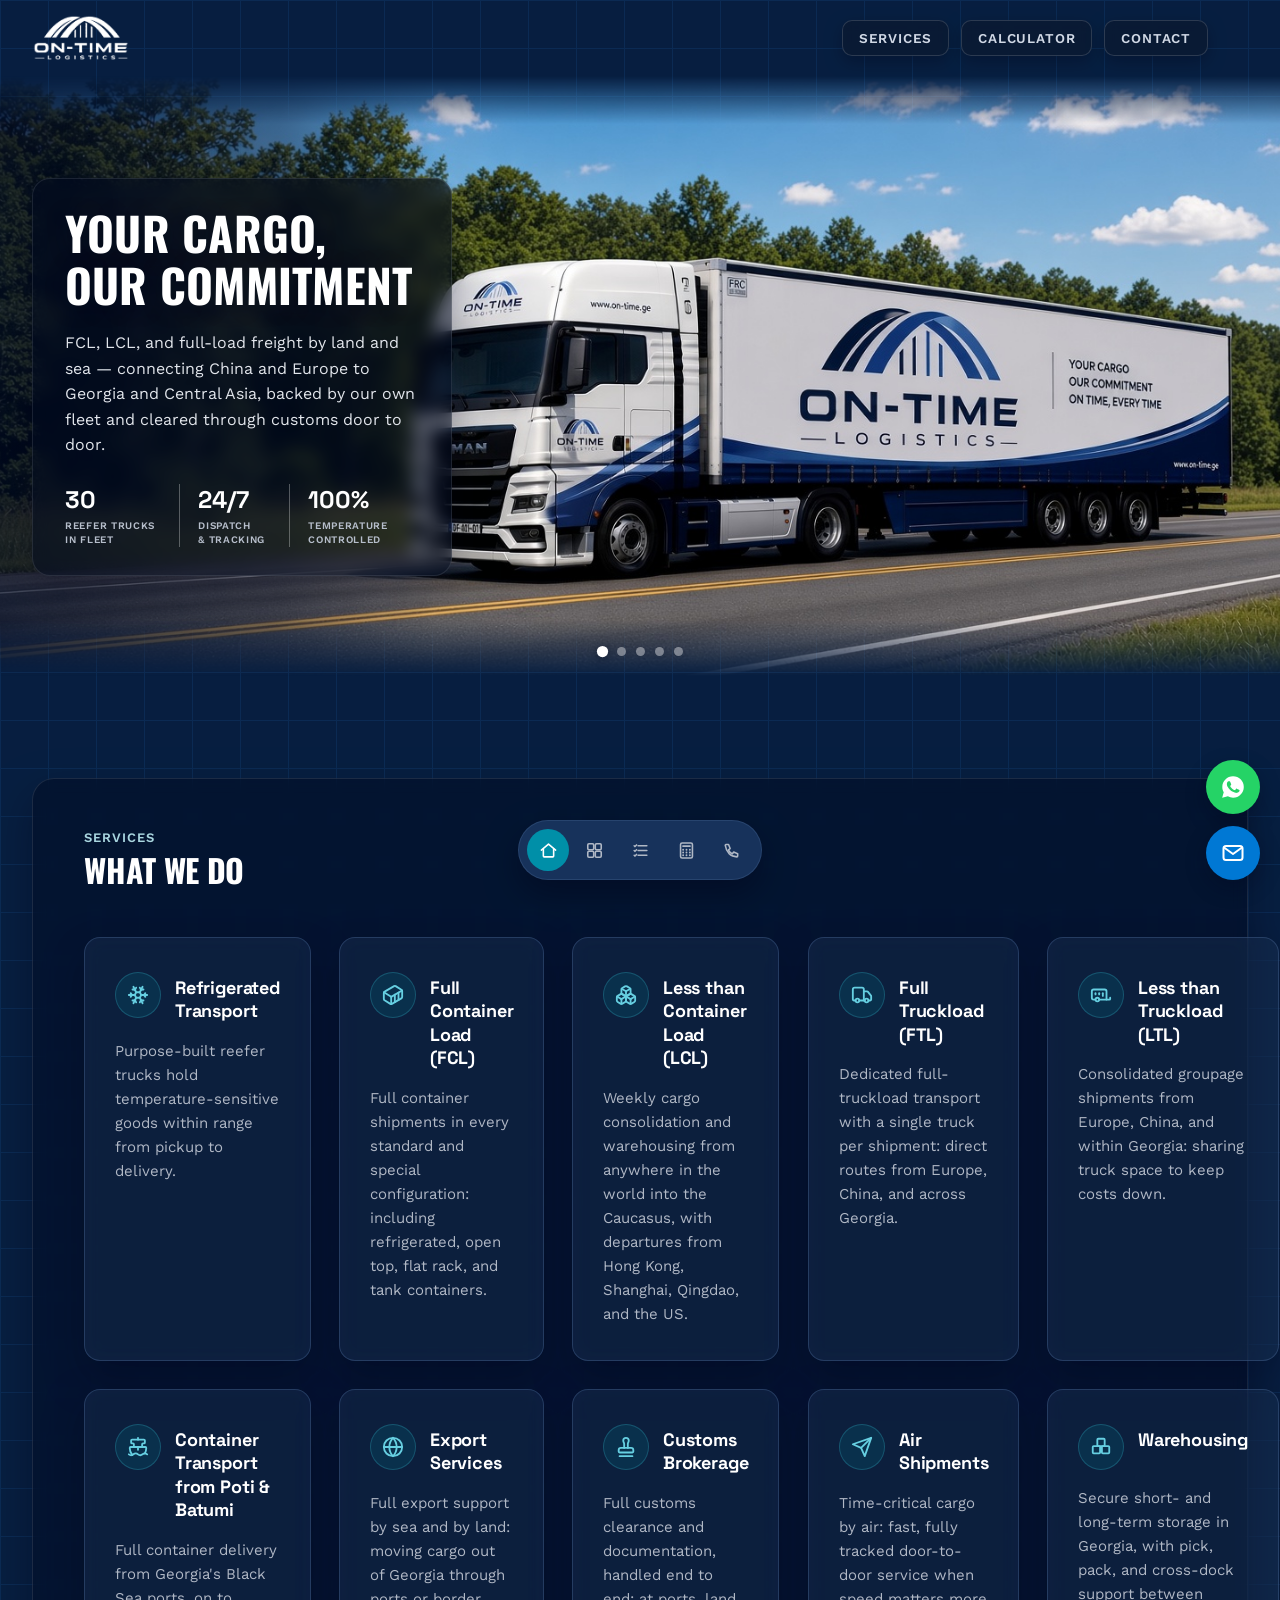
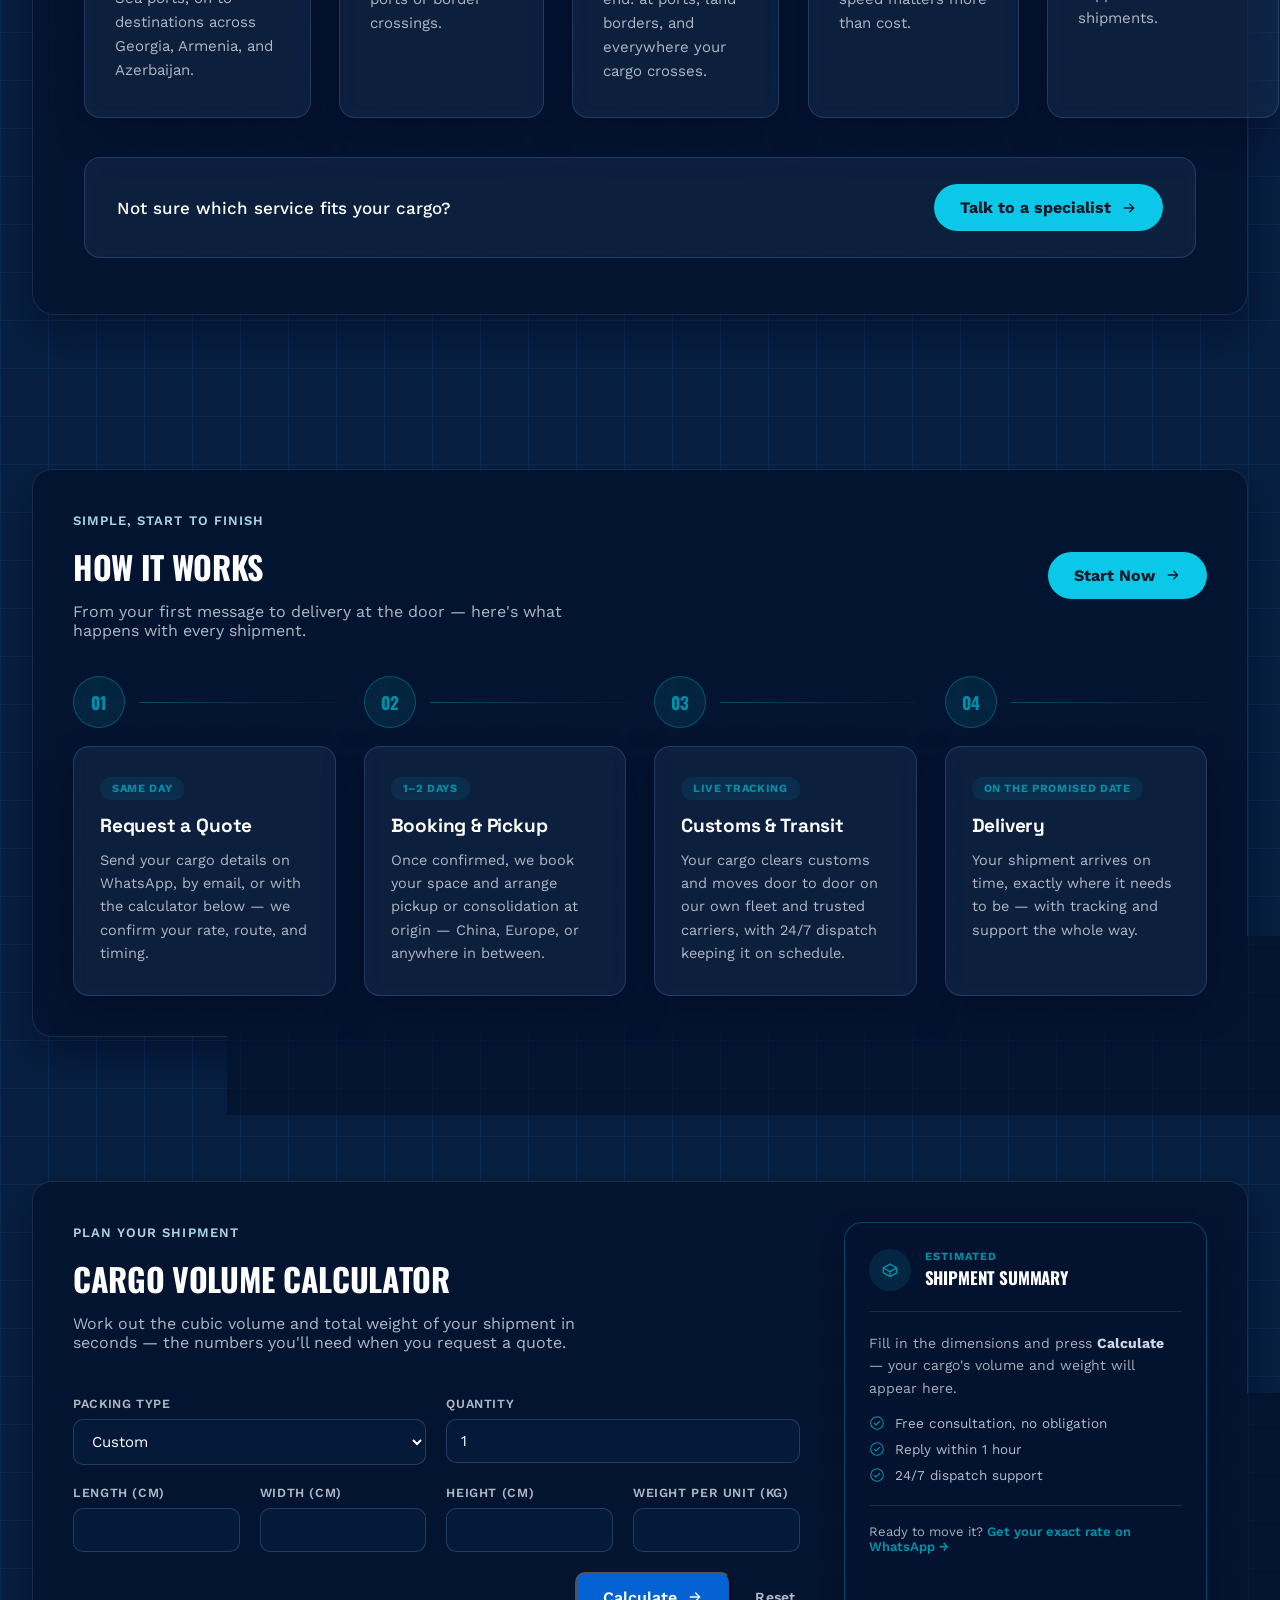
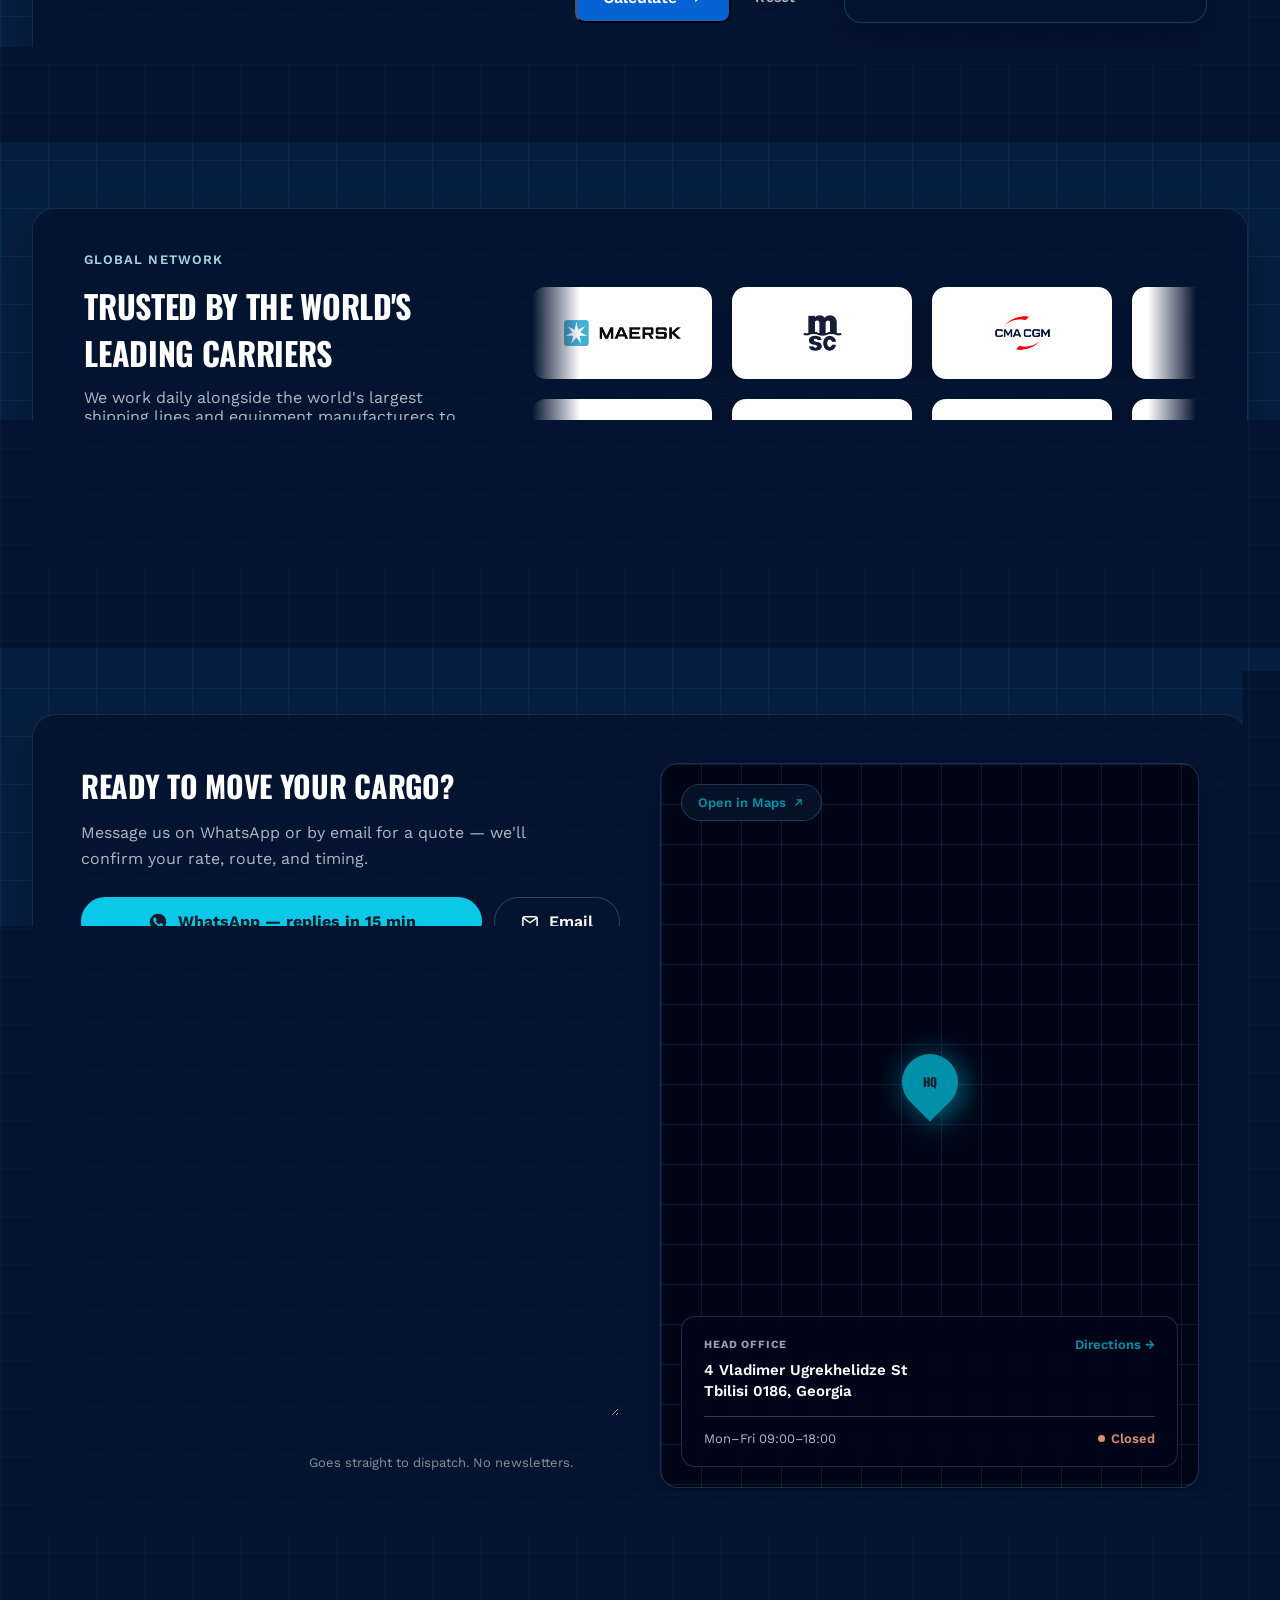
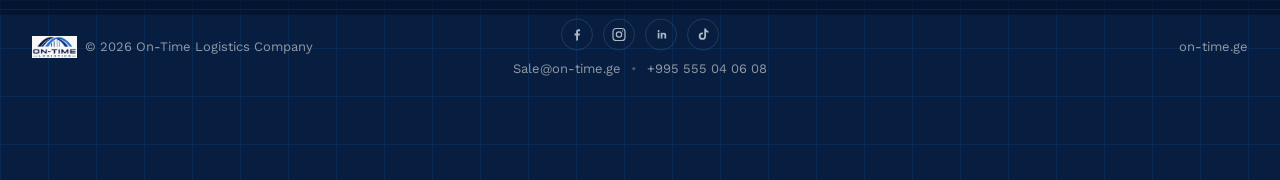
==== commit 27ecc036: "Redesign Contact section: WhatsApp/Email CTAs, pill-style form, stylized map card with live open/clo" ====
--- a/index.html
+++ b/index.html
@@ -727,102 +727,113 @@
     </section>
 
     <!-- ========== CONTACT / CTA ==========
-         Per Lasha: added a live Google Maps embed (no API key needed —
-         the plain maps.google.com/maps?...&output=embed form) pinned to
-         the real office address, sitting in its own card to the right
-         of the copy. The old bordered "address column" is gone; the
-         address + a "Get directions" link (opens Google Maps with
-         driving directions pre-filled) now live directly under the
-         WhatsApp button instead. -->
+         Redesigned per Lasha's reference screenshots: two big WhatsApp/
+         Email buttons up top (WhatsApp primary/wide, Email secondary),
+         then a divider, then a shorter quote-request form — Full Name +
+         Email or WhatsApp (one combined field, not separate Email/Phone),
+         Route, a pill-style Shipment Type picker (was a <select>
+         dropdown), and an optional Cargo Details textarea. Kept our own
+         subtext copy rather than the reference's ("Send route and cargo
+         details…") since it wasn't dictated in chat — easy to swap if
+         Lasha wants that exact wording. The right-side live Google Maps
+         iframe is gone too, replaced with a stylized dark map "card" (the
+         site's own grid-pattern background, an HQ pin, an "Open in
+         Maps ↗" link, and a bottom info card with address/directions/
+         hours) so this panel matches the site's dark palette instead of
+         a bright embedded map — pan/zoom is traded for "Open in Maps"/
+         "Directions" links to the real Google Maps. Hours are fixed at
+         Mon–Fri 09:00–18:00 per Lasha (closed weekends, so no Saturday
+         line); the "Open now"/"Closed" status next to them is computed
+         live from the real Tbilisi time by js/script.js, not hardcoded. -->
     <section class="contact" id="contact">
       <div class="contact-box reveal">
         <div class="contact-copy">
           <h2>Ready to move your cargo?</h2>
           <p>Message us on WhatsApp or by email for a quote — we'll confirm your rate, route, and timing.</p>
 
-          <div class="contact-address">
-            <svg width="18" height="18" viewBox="0 0 24 24" fill="none" aria-hidden="true">
-              <path d="M12 22s7-7.58 7-12.5A7 7 0 0 0 5 9.5C5 14.42 12 22 12 22z" stroke="currentColor" stroke-width="1.6"/>
-              <circle cx="12" cy="9.5" r="2.4" stroke="currentColor" stroke-width="1.6"/>
-            </svg>
-            <span>
-              4 Vladimer Ugrekhelidze St<br />
-              Tbilisi 0186, Georgia
-              <a
-                class="contact-directions"
-                href="https://www.google.com/maps/dir/?api=1&destination=4+Vladimer+Ugrekhelidze+St%2C+Tbilisi+0186%2C+Georgia"
-                target="_blank"
-                rel="noopener"
-              >Get directions →</a>
-            </span>
-          </div>
-
-          <!-- MOCKUP per Lasha — visual only for now, not wired to a
-               backend yet. WhatsApp button above is untouched/unchanged.
-               Redesigned (per Lasha) to not read as a copy of a
-               competitor's reference layout: fields are grouped
-               Name+Company / Email+Phone (not a generic First+Last row),
-               there's a Shipment Route field specific to freight
-               quoting, the intro is a small eyebrow line rather than a
-               second big heading duplicating "Ready to move your
-               cargo?", and the button reads "Request a Quote" — the
-               actual thing a visitor using this form wants — instead of
-               a generic "Send Message". Submissions will go straight to
-               email (Formspree or similar, once approved) rather than
-               opening the visitor's own email client. -->
-          <p class="contact-form-eyebrow">Or email us your shipment details</p>
+          <div class="contact-cta-row">
+            <a
+              class="btn btn-cyan contact-cta-whatsapp"
+              href="https://wa.me/995555040608?text=Hello%2C%20I%27d%20like%20a%20shipping%20quote"
+              target="_blank"
+              rel="noopener"
+            >
+              <svg viewBox="0 0 24 24" width="20" height="20" fill="currentColor" aria-hidden="true">
+                <path d="M12.04 2c-5.46 0-9.91 4.45-9.91 9.91 0 1.75.46 3.45 1.32 4.95L2 22l5.25-1.38c1.45.79 3.08 1.21 4.79 1.21h.01c5.46 0 9.91-4.45 9.91-9.91 0-2.65-1.03-5.14-2.9-7.01A9.82 9.82 0 0 0 12.05 2zm5.8 14.02c-.24.68-1.4 1.32-1.94 1.36-.5.04-1.02.24-3.43-.72-2.9-1.15-4.79-4.06-4.94-4.25-.15-.19-1.18-1.57-1.18-3 0-1.42.75-2.12 1.02-2.41.27-.29.58-.36.78-.36.19 0 .39 0 .56.01.18.01.42-.07.65.5.24.58.82 2.01.9 2.16.07.15.12.32.02.51-.1.19-.15.31-.29.48-.15.17-.31.38-.44.51-.15.15-.3.31-.13.6.17.29.75 1.24 1.62 2 1.11.99 2.05 1.3 2.34 1.45.29.15.46.12.63-.07.17-.19.72-.84.91-1.13.19-.29.38-.24.63-.14.26.1 1.64.77 1.92.91.28.14.47.21.54.33.07.12.07.68-.17 1.36z" />
+              </svg>
+              WhatsApp — replies in 15 min
+            </a>
+            <a class="btn btn-outline contact-cta-email" href="mailto:sale@on-time.ge">
+              <svg viewBox="0 0 24 24" width="18" height="18" fill="none" stroke="currentColor" stroke-width="2" stroke-linecap="round" stroke-linejoin="round" aria-hidden="true">
+                <rect x="2.5" y="5" width="19" height="14" rx="2.5" />
+                <path d="m3 6.5 9 6.5 9-6.5" />
+              </svg>
+              Email
+            </a>
+          </div>
+
+          <p class="contact-divider">or fill the short form</p>
+
           <form class="contact-form" id="contactForm" action="https://formspree.io/f/mzebkwyr" method="POST">
             <!-- Sets the subject line on the email Formspree delivers —
                  a Formspree-specific field, not shown to the visitor. -->
             <input type="hidden" name="_subject" value="New quote request — On-Time Logistics website" />
             <div class="contact-form-row">
               <div class="contact-form-field">
-                <label for="contactName">Full Name</label>
-                <input type="text" id="contactName" name="name" autocomplete="name" />
+                <label for="contactName">Full name</label>
+                <input type="text" id="contactName" name="name" autocomplete="name" placeholder="Your name" />
               </div>
               <div class="contact-form-field">
-                <label for="contactCompany">Company</label>
-                <input type="text" id="contactCompany" name="company" autocomplete="organization" />
-              </div>
-            </div>
-            <div class="contact-form-row">
-              <div class="contact-form-field">
-                <label for="contactEmail">Email</label>
-                <input type="email" id="contactEmail" name="email" autocomplete="email" required />
-              </div>
-              <div class="contact-form-field">
-                <label for="contactPhone">Phone Number</label>
-                <input type="tel" id="contactPhone" name="phone" autocomplete="tel" />
-              </div>
-            </div>
-            <div class="contact-form-row">
-              <div class="contact-form-field">
-                <label for="contactShipmentType">Shipment Type</label>
-                <select id="contactShipmentType" name="shipmentType">
-                  <option value="">Select one</option>
-                  <option value="fcl">Full Container Load (FCL)</option>
-                  <option value="lcl">Less than Container Load (LCL)</option>
-                  <option value="ftl">Full Truckload (FTL)</option>
-                  <option value="ltl">Less than Truckload (LTL)</option>
-                  <option value="refrigerated">Refrigerated / Temperature-Controlled</option>
-                  <option value="other">Other</option>
-                </select>
-              </div>
-              <div class="contact-form-field">
-                <label for="contactRoute">Shipment Route</label>
-                <input type="text" id="contactRoute" name="route" placeholder="e.g. Shanghai → Poti → Tbilisi" />
+                <label for="contactReply">Email or WhatsApp</label>
+                <input type="text" id="contactReply" name="reply" autocomplete="email" placeholder="So we can reply" required />
               </div>
             </div>
             <div class="contact-form-field">
-              <label for="contactMessage">Message</label>
-              <textarea id="contactMessage" name="message" rows="3" placeholder="Cargo type, volume, timing…"></textarea>
-            </div>
-            <button type="submit" class="btn btn-primary contact-form-submit">
-              Request a Quote
-              <svg width="16" height="16" viewBox="0 0 24 24" fill="none" aria-hidden="true">
-                <path d="M5 12h14M13 6l6 6-6 6" stroke="currentColor" stroke-width="2" stroke-linecap="round" stroke-linejoin="round" />
-              </svg>
-            </button>
+              <label for="contactRoute">Route</label>
+              <input type="text" id="contactRoute" name="route" placeholder="Shanghai → Poti → Tbilisi" />
+            </div>
+            <div class="contact-form-field">
+              <label id="shipmentTypeLabel">Shipment type</label>
+              <div class="shipment-type-group" role="radiogroup" aria-labelledby="shipmentTypeLabel">
+                <label class="shipment-type-pill">
+                  <input type="radio" name="shipmentType" value="FCL" />
+                  <span>FCL</span>
+                </label>
+                <label class="shipment-type-pill">
+                  <input type="radio" name="shipmentType" value="LCL" />
+                  <span>LCL</span>
+                </label>
+                <label class="shipment-type-pill">
+                  <input type="radio" name="shipmentType" value="FTL" />
+                  <span>FTL</span>
+                </label>
+                <label class="shipment-type-pill">
+                  <input type="radio" name="shipmentType" value="LTL" />
+                  <span>LTL</span>
+                </label>
+                <label class="shipment-type-pill">
+                  <input type="radio" name="shipmentType" value="Reefer" />
+                  <span>Reefer</span>
+                </label>
+                <label class="shipment-type-pill">
+                  <input type="radio" name="shipmentType" value="Customs only" />
+                  <span>Customs only</span>
+                </label>
+              </div>
+            </div>
+            <div class="contact-form-field">
+              <label for="contactMessage">Cargo details <span class="contact-form-field-optional">— optional</span></label>
+              <textarea id="contactMessage" name="message" rows="3" placeholder="Weight, volume, timing, special handling"></textarea>
+            </div>
+            <div class="contact-form-submit-row">
+              <button type="submit" class="btn btn-cyan contact-form-submit">
+                Request a quote
+                <svg width="16" height="16" viewBox="0 0 24 24" fill="none" aria-hidden="true">
+                  <path d="M5 12h14M13 6l6 6-6 6" stroke="currentColor" stroke-width="2" stroke-linecap="round" stroke-linejoin="round" />
+                </svg>
+              </button>
+              <span class="contact-form-note">Goes straight to dispatch. No newsletters.</span>
+            </div>
 
             <!-- Success/error feedback after a real submit attempt (see
                  js/script.js) — hidden until the form is actually
@@ -838,12 +849,50 @@
         </div>
 
         <div class="contact-map">
-          <iframe
-            title="On-Time Logistics Company on the map"
-            src="https://maps.google.com/maps?q=4%20Vladimer%20Ugrekhelidze%20St%2C%20Tbilisi%200186%2C%20Georgia&output=embed"
-            loading="lazy"
-            referrerpolicy="no-referrer-when-downgrade"
-          ></iframe>
+          <a
+            class="contact-map-open"
+            href="https://www.google.com/maps/search/?api=1&query=4+Vladimer+Ugrekhelidze+St%2C+Tbilisi+0186%2C+Georgia"
+            target="_blank"
+            rel="noopener"
+          >
+            Open in Maps
+            <svg width="13" height="13" viewBox="0 0 24 24" fill="none" aria-hidden="true">
+              <path d="M7 17 17 7M9 7h8v8" stroke="currentColor" stroke-width="2.2" stroke-linecap="round" stroke-linejoin="round" />
+            </svg>
+          </a>
+
+          <div class="contact-map-pin" aria-hidden="true">
+            <span class="contact-map-pin-glow"></span>
+            <span class="contact-map-pin-shape"></span>
+            <span class="contact-map-pin-label">HQ</span>
+          </div>
+
+          <div class="contact-map-card">
+            <div class="contact-map-card-head">
+              <span class="contact-map-card-label">Head Office</span>
+              <a
+                class="contact-directions"
+                href="https://www.google.com/maps/dir/?api=1&destination=4+Vladimer+Ugrekhelidze+St%2C+Tbilisi+0186%2C+Georgia"
+                target="_blank"
+                rel="noopener"
+              >Directions →</a>
+            </div>
+            <p class="contact-map-card-address">
+              4 Vladimer Ugrekhelidze St<br />
+              Tbilisi 0186, Georgia
+            </p>
+            <div class="contact-map-card-hours">
+              <span>Mon–Fri 09:00–18:00</span>
+              <!-- Filled in by js/script.js from the real current time in
+                   Tbilisi — see the comment there. Hidden until JS sets
+                   it so a slow/blocked script never shows a wrong
+                   default instead of just nothing. -->
+              <span class="contact-map-status" id="officeStatus" hidden>
+                <span class="contact-map-status-dot" aria-hidden="true"></span>
+                <span id="officeStatusText"></span>
+              </span>
+            </div>
+          </div>
         </div>
       </div>
     </section>
--- a/css/style.css
+++ b/css/style.css
@@ -1725,45 +1725,54 @@
   line-height: 1.6;
 }
 
-.contact-copy .btn {
+/* New per Lasha's reference: WhatsApp (primary, wide) + Email (secondary,
+   narrower) side by side above the form. */
+.contact-cta-row {
   margin-top: 26px;
-}
-
-/* Now a plain block under the WhatsApp button (was a separate
-   bordered column before the map took that spot). */
-.contact-address {
-  margin-top: 24px;
-  padding-top: 24px;
+  display: flex;
+  gap: 12px;
+}
+
+.contact-cta-whatsapp {
+  flex: 1 1 auto;
+  justify-content: center;
+}
+
+.contact-cta-email {
+  flex: 0 0 auto;
+}
+
+/* Plain dark/bordered secondary button — same pill shape as .btn-cyan,
+   just outlined instead of filled, for the less-prominent Email option
+   next to the big WhatsApp button. */
+.btn-outline {
+  background: transparent;
+  color: var(--white);
+  border: 1px solid oklch(55% 0.08 258 / 0.5);
+  border-radius: 999px;
+  font-weight: 600;
+}
+
+.btn-outline:hover {
+  border-color: var(--cyan);
+  color: var(--cyan);
+}
+
+/* "or fill the short form" — a plain hairline + small centered label
+   above the form, echoing the reference without a background-matching
+   "line cut by text" trick (this box's background is semi-transparent,
+   so that trick can't get a clean matching fill behind the text). */
+.contact-divider {
+  margin-top: 22px;
+  padding-top: 20px;
   border-top: 1px solid oklch(35% 0.03 260);
-  display: flex;
-  gap: 10px;
-  align-items: flex-start;
-  color: oklch(78% 0.02 260);
-  font-size: 14px;
-  line-height: 1.6;
-}
-
-/* MOCKUP per Lasha — visual-only draft of an email-quote form below the
-   address block, for people who'd rather fill in a form than message on
-   WhatsApp (which stays exactly where/how it was). Inputs reuse the same
-   recipe as .calc-field in the Calculator section, so the two forms on
-   the site feel like one system rather than two different styles. A
-   small eyebrow label introduces it instead of a second big heading, so
-   it reads as part of the same "Ready to move your cargo?" block rather
-   than a bolted-on separate section. */
-.contact-form-eyebrow {
-  margin-top: 24px;
-  padding-top: 24px;
-  border-top: 1px solid oklch(35% 0.03 260);
-  font-size: 12.5px;
-  font-weight: 600;
-  letter-spacing: 0.08em;
-  text-transform: uppercase;
-  color: var(--cyan);
+  text-align: center;
+  font-size: 13px;
+  color: oklch(65% 0.02 260);
 }
 
 .contact-form {
-  margin-top: 16px;
+  margin-top: 18px;
   display: flex;
   flex-direction: column;
   gap: 16px;
@@ -1799,6 +1808,63 @@
   letter-spacing: 0.05em;
   text-transform: uppercase;
   color: oklch(78% 0.02 260);
+}
+
+.contact-form-field-optional {
+  font-weight: 400;
+  text-transform: none;
+  letter-spacing: normal;
+  color: oklch(60% 0.02 260);
+}
+
+/* Pill-style single-select for Shipment Type, replacing a <select>
+   dropdown per Lasha's reference — real radio inputs under the hood
+   (visually hidden, not display:none, so they stay keyboard/
+   screen-reader operable) so the chosen value still posts to Formspree
+   like every other field here. */
+.shipment-type-group {
+  display: flex;
+  flex-wrap: wrap;
+  gap: 10px;
+}
+
+.shipment-type-pill {
+  cursor: pointer;
+}
+
+.shipment-type-pill input {
+  position: absolute;
+  width: 1px;
+  height: 1px;
+  padding: 0;
+  margin: -1px;
+  overflow: hidden;
+  clip: rect(0, 0, 0, 0);
+  white-space: nowrap;
+  border: 0;
+}
+
+.shipment-type-pill span {
+  display: inline-flex;
+  padding: 10px 18px;
+  border-radius: 999px;
+  border: 1px solid oklch(55% 0.08 258 / 0.4);
+  background-color: oklch(24% 0.07 258 / 0.6);
+  color: oklch(85% 0.02 260);
+  font-size: 14px;
+  font-weight: 600;
+  transition: border-color 0.2s ease, color 0.2s ease, background-color 0.2s ease;
+}
+
+.shipment-type-pill input:checked + span {
+  border-color: var(--cyan);
+  color: var(--cyan);
+  background-color: oklch(58% 0.14 210 / 0.16);
+}
+
+.shipment-type-pill input:focus-visible + span {
+  outline: 2px solid var(--cyan);
+  outline-offset: 2px;
 }
 
 .contact-form-field input,
@@ -1829,9 +1895,16 @@
   border-color: var(--cyan);
 }
 
+.contact-form-submit-row {
+  display: flex;
+  align-items: center;
+  flex-wrap: wrap;
+  gap: 16px;
+  margin-top: 4px;
+}
+
 .contact-form-submit {
-  align-self: flex-start;
-  margin-top: 4px;
+  flex-shrink: 0;
 }
 
 .contact-form-submit svg {
@@ -1840,6 +1913,11 @@
 
 .contact-form-submit:hover svg {
   transform: translateX(3px);
+}
+
+.contact-form-note {
+  font-size: 13px;
+  color: oklch(65% 0.02 260);
 }
 
 /* Feedback shown after a real submit attempt to the Formspree endpoint
@@ -1865,16 +1943,11 @@
   text-decoration: underline;
 }
 
-.contact-address svg {
-  flex-shrink: 0;
-  margin-top: 2px;
-}
-
 .contact-directions {
   display: inline-block;
-  margin-top: 6px;
   color: var(--cyan);
   font-weight: 600;
+  font-size: 13px;
   text-decoration: none;
 }
 
@@ -1882,10 +1955,14 @@
   text-decoration: underline;
 }
 
-/* Live Google Maps embed — plain maps.google.com/maps?...&output=embed
-   URL, no API key needed. The wrapping div is what gets the rounded
-   corners/shadow/border (an <iframe> can't clip its own content to a
-   border-radius reliably), with the iframe absolutely filling it. */
+/* Stylized map "card" per Lasha's reference, replacing the old live
+   Google Maps iframe — same grid-pattern recipe as the sitewide body
+   background (see body, top of this file), just on a darker base so it
+   reads as its own panel, plus an HQ pin and an info card overlaid on
+   top. Trades pan/zoom for "Open in Maps"/"Directions" links out to the
+   real Google Maps, which is what most visitors actually use a map
+   for — and keeps this panel in the site's own dark palette instead of
+   a bright embedded map. */
 .contact-map {
   position: relative;
   min-height: 280px;
@@ -1893,14 +1970,145 @@
   overflow: hidden;
   border: 1px solid oklch(45% 0.08 258 / 0.5);
   box-shadow: 0 14px 32px oklch(10% 0.06 258 / 0.4);
-}
-
-.contact-map iframe {
+  background-color: oklch(12% 0.045 258);
+  background-image:
+    linear-gradient(oklch(28% 0.06 258 / 0.6) 1px, transparent 1px),
+    linear-gradient(90deg, oklch(28% 0.06 258 / 0.6) 1px, transparent 1px);
+  background-size: 40px 40px;
+}
+
+.contact-map-open {
+  position: absolute;
+  top: 20px;
+  left: 20px;
+  display: inline-flex;
+  align-items: center;
+  gap: 6px;
+  padding: 10px 16px;
+  border-radius: 999px;
+  background: oklch(20% 0.05 258 / 0.75);
+  backdrop-filter: blur(6px);
+  -webkit-backdrop-filter: blur(6px);
+  border: 1px solid oklch(55% 0.08 258 / 0.4);
+  color: var(--cyan);
+  font-size: 13px;
+  font-weight: 600;
+}
+
+.contact-map-open:hover {
+  border-color: var(--cyan);
+}
+
+/* Classic "teardrop" pin via a square rotated 45° with 3 rounded
+   corners — the un-rounded corner becomes the downward point. The
+   label is a separate, non-rotated sibling positioned over the same
+   spot so "HQ" stays upright instead of rotating with the pin shape. */
+.contact-map-pin {
+  position: absolute;
+  top: 44%;
+  left: 50%;
+  transform: translate(-50%, -50%);
+  width: 56px;
+  height: 56px;
+}
+
+.contact-map-pin-glow {
+  position: absolute;
+  inset: -22px;
+  border-radius: 50%;
+  background: radial-gradient(circle, oklch(58% 0.14 210 / 0.28) 0%, transparent 70%);
+}
+
+.contact-map-pin-shape {
   position: absolute;
   inset: 0;
-  width: 100%;
-  height: 100%;
-  border: 0;
+  border-radius: 50% 50% 50% 0;
+  transform: rotate(-45deg);
+  background: var(--cyan);
+  box-shadow: 0 10px 24px oklch(58% 0.14 210 / 0.45);
+}
+
+.contact-map-pin-label {
+  position: absolute;
+  inset: 0;
+  display: flex;
+  align-items: center;
+  justify-content: center;
+  font-family: 'Oswald', 'Space Grotesk', system-ui, sans-serif;
+  font-weight: 700;
+  font-size: 12px;
+  color: var(--ink);
+}
+
+.contact-map-card {
+  position: absolute;
+  left: 20px;
+  right: 20px;
+  bottom: 20px;
+  background: oklch(12% 0.05 258 / 0.85);
+  backdrop-filter: blur(10px);
+  -webkit-backdrop-filter: blur(10px);
+  border: 1px solid oklch(55% 0.08 258 / 0.35);
+  border-radius: 14px;
+  padding: 20px 22px;
+}
+
+.contact-map-card-head {
+  display: flex;
+  align-items: center;
+  justify-content: space-between;
+  gap: 12px;
+}
+
+.contact-map-card-label {
+  font-size: 11px;
+  font-weight: 700;
+  letter-spacing: 0.08em;
+  text-transform: uppercase;
+  color: oklch(70% 0.02 260);
+}
+
+.contact-map-card-address {
+  margin: 8px 0 0;
+  font-size: 15px;
+  font-weight: 600;
+  color: var(--white);
+  line-height: 1.4;
+}
+
+.contact-map-card-hours {
+  margin-top: 14px;
+  padding-top: 14px;
+  border-top: 1px solid oklch(35% 0.03 260);
+  display: flex;
+  align-items: center;
+  justify-content: space-between;
+  flex-wrap: wrap;
+  gap: 8px;
+  font-size: 13px;
+  color: oklch(78% 0.02 260);
+}
+
+.contact-map-status {
+  display: inline-flex;
+  align-items: center;
+  gap: 6px;
+  font-weight: 600;
+}
+
+.contact-map-status-dot {
+  width: 7px;
+  height: 7px;
+  border-radius: 50%;
+  background: currentColor;
+}
+
+.contact-map-status.is-open {
+  color: var(--cyan);
+}
+
+.contact-map-status.is-closed {
+  color: oklch(72% 0.1 40);
 }
 
 /* ---------- Footer ---------- */
@@ -2503,11 +2711,31 @@
     padding: 32px 24px;
   }
 
+  .contact-cta-row {
+    flex-direction: column;
+  }
+
   .contact-map {
-    min-height: 220px;
+    min-height: 300px;
+  }
+
+  /* Shorter map card on mobile fits proportionally less height, so the
+     pin (vertically centered on the whole card by percentage) needs to
+     sit higher here or its point overlaps the info card below it. */
+  .contact-map-pin {
+    top: 34%;
+  }
+
+  .contact-map-card {
+    padding: 16px 18px;
   }
 
   .contact-form-row {
     grid-template-columns: 1fr;
   }
-}
+
+  .contact-form-submit-row {
+    flex-direction: column;
+    align-items: flex-start;
+  }
+}
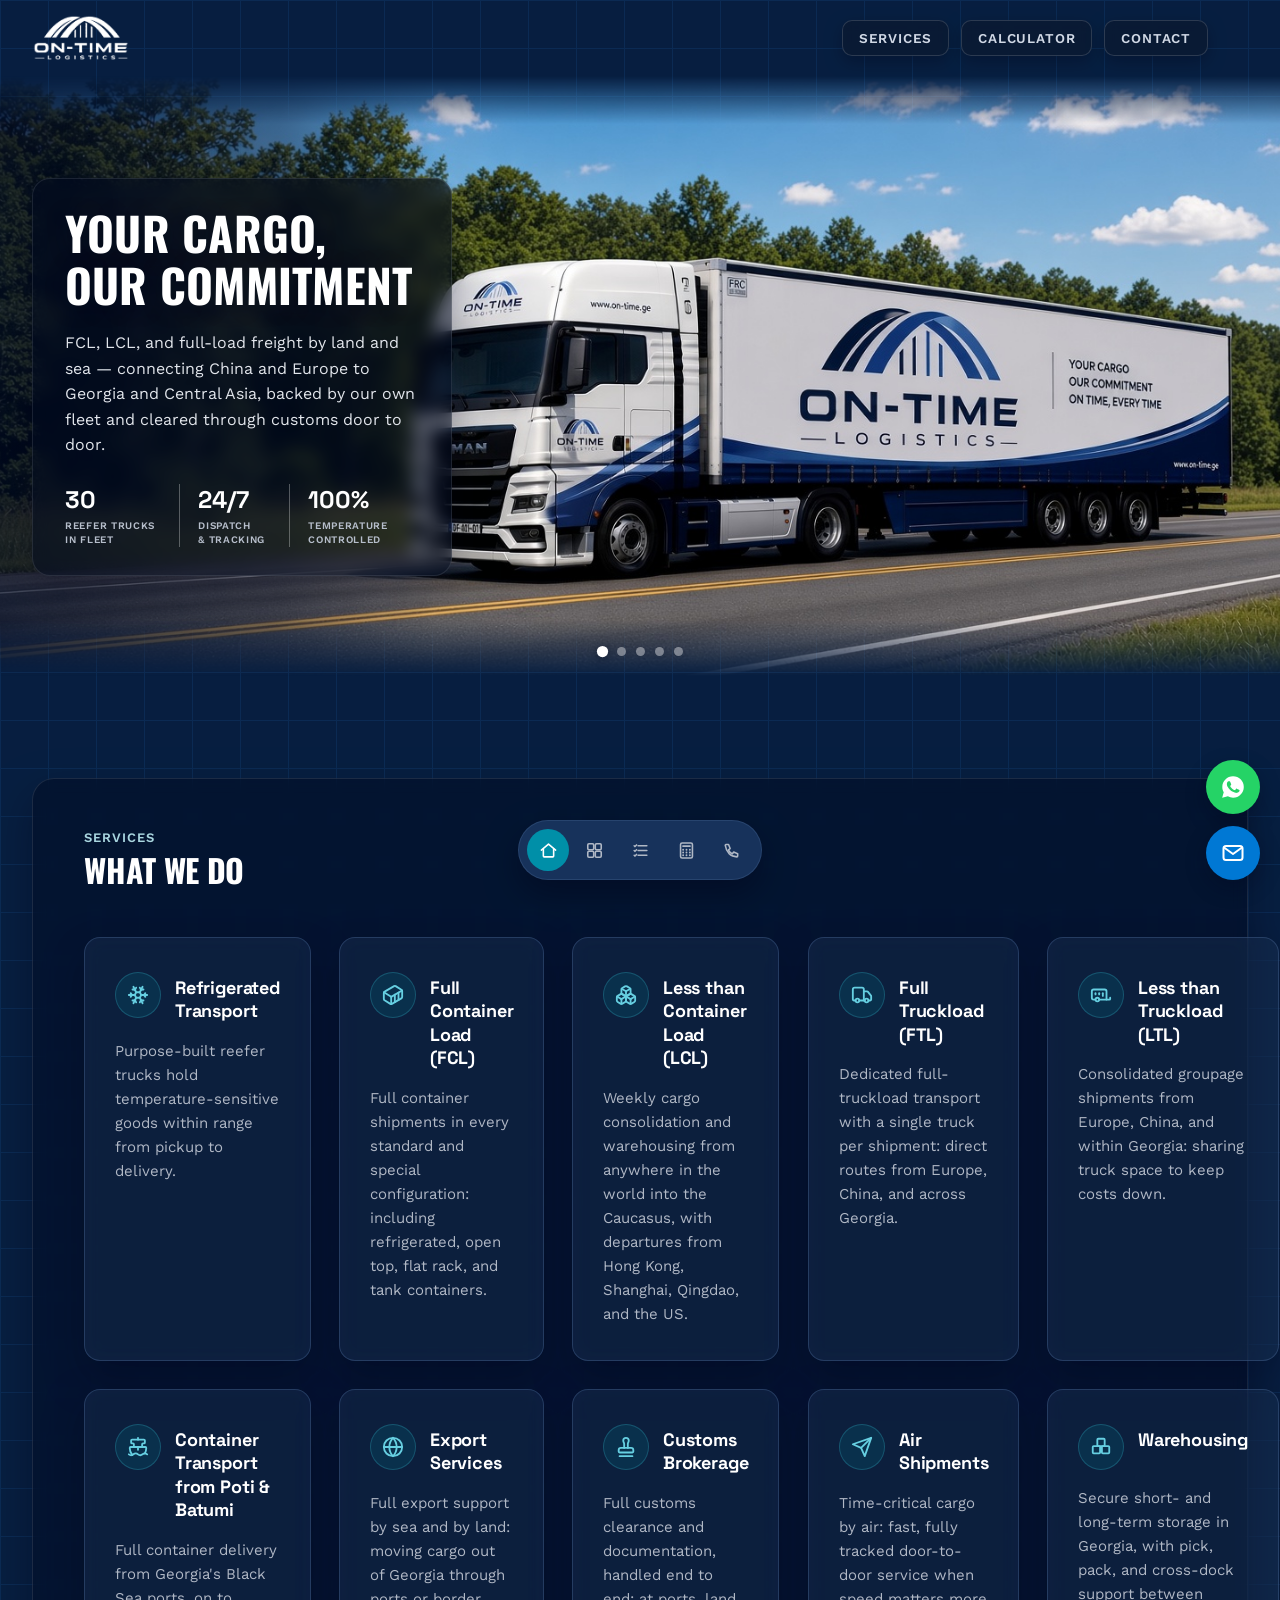
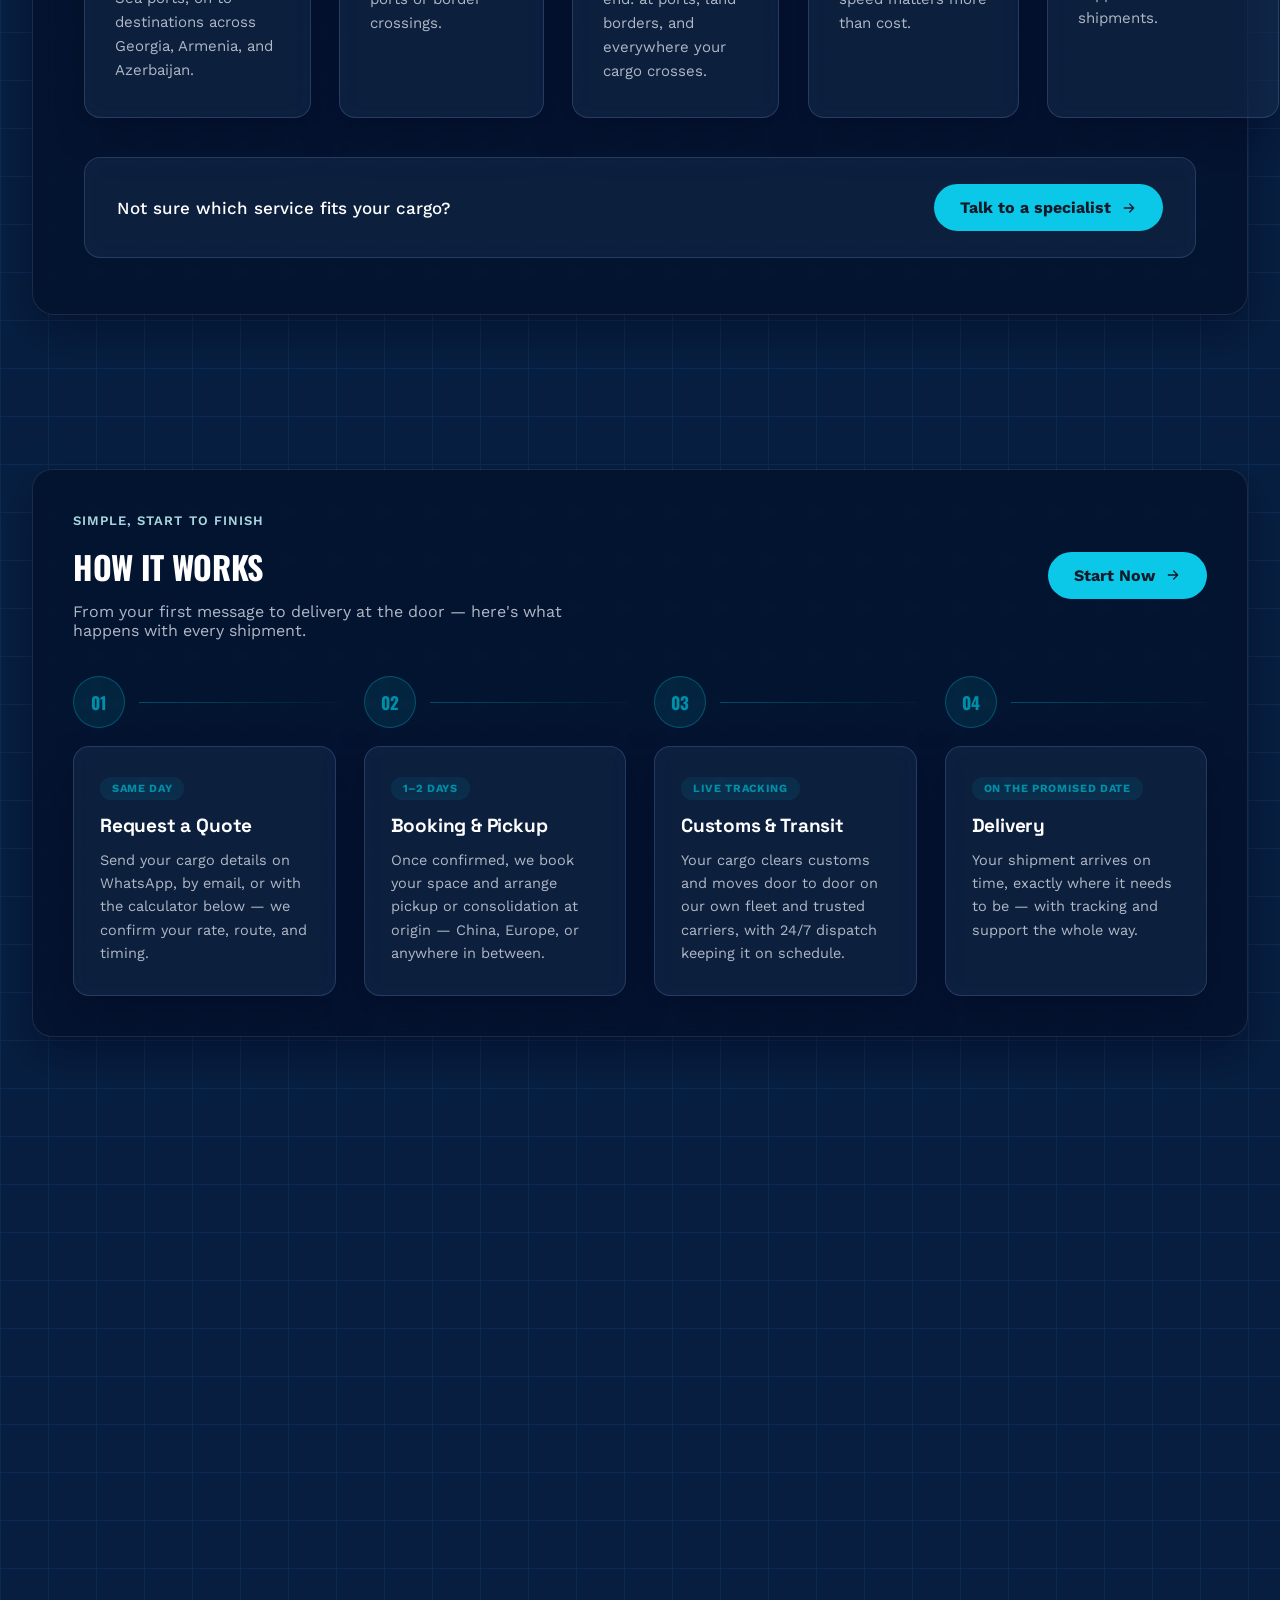
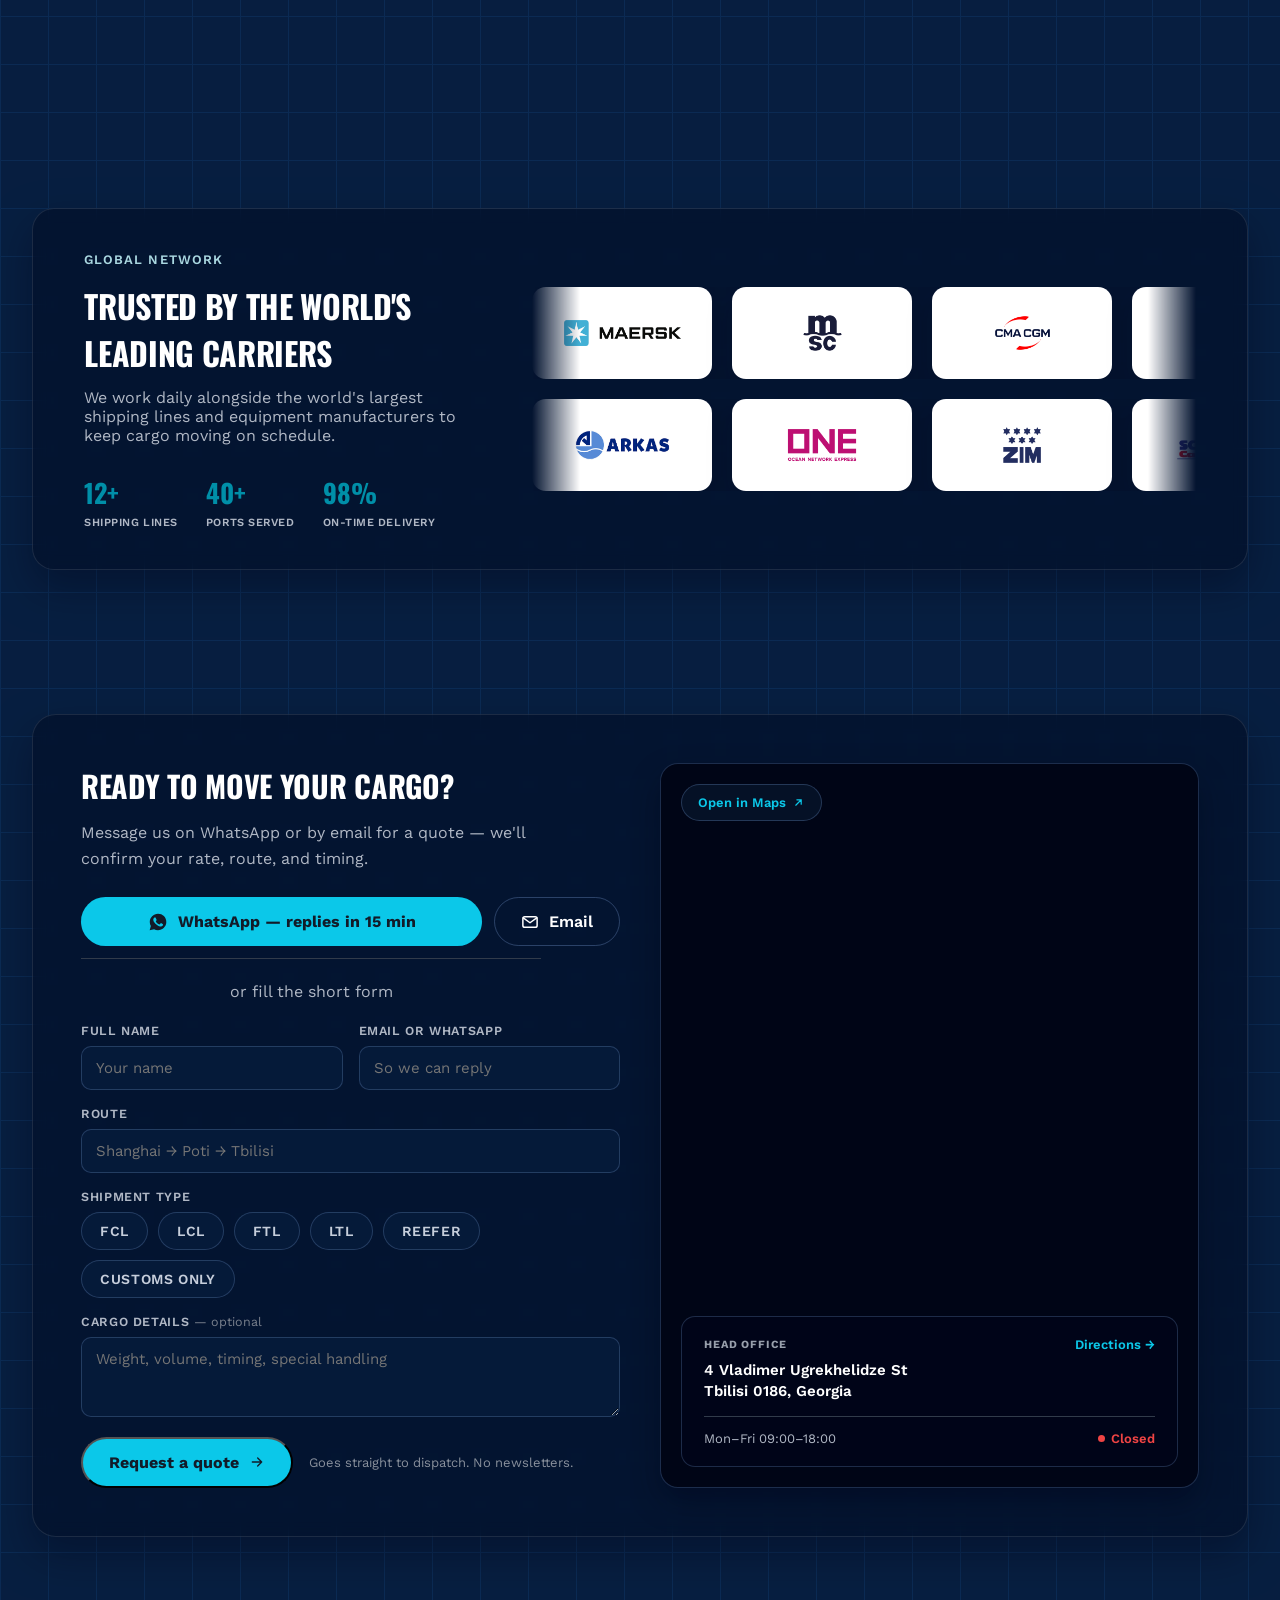
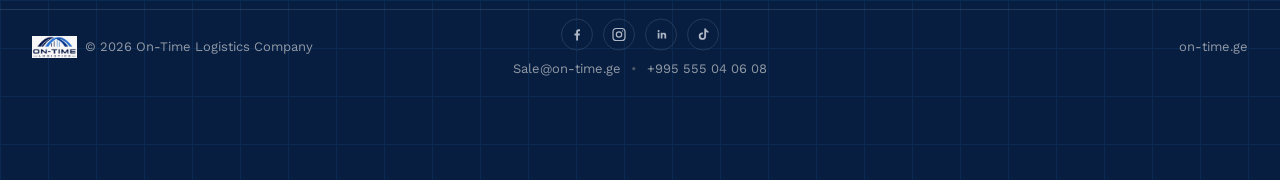
==== commit e0843e45: "Restore live Google Maps with dark filter, color-code office status, match Calculate button color" ====
--- a/index.html
+++ b/index.html
@@ -526,7 +526,7 @@
               </div>
 
               <div class="calc-actions">
-                <button type="submit" class="btn btn-primary">
+                <button type="submit" class="btn btn-cyan">
                   Calculate
                   <svg width="16" height="16" viewBox="0 0 24 24" fill="none" aria-hidden="true">
                     <path d="M5 12h14M13 6l6 6-6 6" stroke="currentColor" stroke-width="2" stroke-linecap="round" stroke-linejoin="round" />
@@ -735,16 +735,19 @@
          dropdown), and an optional Cargo Details textarea. Kept our own
          subtext copy rather than the reference's ("Send route and cargo
          details…") since it wasn't dictated in chat — easy to swap if
-         Lasha wants that exact wording. The right-side live Google Maps
-         iframe is gone too, replaced with a stylized dark map "card" (the
-         site's own grid-pattern background, an HQ pin, an "Open in
-         Maps ↗" link, and a bottom info card with address/directions/
-         hours) so this panel matches the site's dark palette instead of
-         a bright embedded map — pan/zoom is traded for "Open in Maps"/
-         "Directions" links to the real Google Maps. Hours are fixed at
-         Mon–Fri 09:00–18:00 per Lasha (closed weekends, so no Saturday
-         line); the "Open now"/"Closed" status next to them is computed
-         live from the real Tbilisi time by js/script.js, not hardcoded. -->
+         Lasha wants that exact wording. The right-side map briefly
+         became a stylized dark "card" (grid background + a decorative
+         HQ pin, no live map) but per Lasha a real map is more
+         user-friendly for visitors, so it's back to a real Google Maps
+         iframe — now with a CSS filter (invert + hue-rotate, see
+         .contact-map iframe in style.css) so it sits in the site's dark
+         palette instead of showing as a bright light-mode rectangle. The
+         "Open in Maps ↗" link and the bottom info card still overlay on
+         top of it. Hours are fixed at Mon–Fri 09:00–18:00 per Lasha
+         (closed weekends, so no Saturday line); the "Open now"/"Closed"
+         status next to them is computed live from the real Tbilisi time
+         by js/script.js (green while open, red once closed), not
+         hardcoded. -->
     <section class="contact" id="contact">
       <div class="contact-box reveal">
         <div class="contact-copy">
@@ -849,6 +852,13 @@
         </div>
 
         <div class="contact-map">
+          <iframe
+            title="On-Time Logistics Company on the map"
+            src="https://maps.google.com/maps?q=4%20Vladimer%20Ugrekhelidze%20St%2C%20Tbilisi%200186%2C%20Georgia&output=embed"
+            loading="lazy"
+            referrerpolicy="no-referrer-when-downgrade"
+          ></iframe>
+
           <a
             class="contact-map-open"
             href="https://www.google.com/maps/search/?api=1&query=4+Vladimer+Ugrekhelidze+St%2C+Tbilisi+0186%2C+Georgia"
@@ -860,12 +870,6 @@
               <path d="M7 17 17 7M9 7h8v8" stroke="currentColor" stroke-width="2.2" stroke-linecap="round" stroke-linejoin="round" />
             </svg>
           </a>
-
-          <div class="contact-map-pin" aria-hidden="true">
-            <span class="contact-map-pin-glow"></span>
-            <span class="contact-map-pin-shape"></span>
-            <span class="contact-map-pin-label">HQ</span>
-          </div>
 
           <div class="contact-map-card">
             <div class="contact-map-card-head">
--- a/css/style.css
+++ b/css/style.css
@@ -1856,14 +1856,18 @@
   transition: border-color 0.2s ease, color 0.2s ease, background-color 0.2s ease;
 }
 
+/* Per Lasha: this checked state (plus the map card's cyan accents
+   below) use his exact rgba(11,200,233,1) pick — same reasoning as
+   .btn-cyan above — rather than the sitewide (dimmer) var(--cyan), for
+   a consistently bright accent across this whole redesigned section. */
 .shipment-type-pill input:checked + span {
-  border-color: var(--cyan);
-  color: var(--cyan);
-  background-color: oklch(58% 0.14 210 / 0.16);
+  border-color: #0bc8e9;
+  color: #0bc8e9;
+  background-color: rgba(11, 200, 233, 0.16);
 }
 
 .shipment-type-pill input:focus-visible + span {
-  outline: 2px solid var(--cyan);
+  outline: 2px solid #0bc8e9;
   outline-offset: 2px;
 }
 
@@ -1945,7 +1949,7 @@
 
 .contact-directions {
   display: inline-block;
-  color: var(--cyan);
+  color: #0bc8e9;
   font-weight: 600;
   font-size: 13px;
   text-decoration: none;
@@ -1955,14 +1959,21 @@
   text-decoration: underline;
 }
 
-/* Stylized map "card" per Lasha's reference, replacing the old live
-   Google Maps iframe — same grid-pattern recipe as the sitewide body
-   background (see body, top of this file), just on a darker base so it
-   reads as its own panel, plus an HQ pin and an info card overlaid on
-   top. Trades pan/zoom for "Open in Maps"/"Directions" links out to the
-   real Google Maps, which is what most visitors actually use a map
-   for — and keeps this panel in the site's own dark palette instead of
-   a bright embedded map. */
+/* Real live Google Maps embed again, per Lasha ("more user-friendly for
+   visitors" than the stylized decorative version this briefly became —
+   see the git history for that version if it's ever wanted back). Same
+   plain maps.google.com/maps?...&output=embed URL as before, no API key
+   needed. The CSS filter below is the standard no-API-key "fake dark
+   mode" trick for an embedded Google Map: inverting the whole image and
+   then rotating hue by 180° flips light roads/background dark while
+   putting most colors roughly back where they started, so the map
+   actually sits in the site's dark palette instead of showing as a
+   bright rectangle. It's an approximation (a few colors — e.g. Google's
+   own red pin — come out shifted, not identical to their original hue)
+   but reads far better here than an unfiltered light-mode map. The
+   .contact-map-open button and the info card below still overlay on
+   top; the decorative HQ pin from the stylized version is gone since
+   the real map now carries its own real marker at the real location. */
 .contact-map {
   position: relative;
   min-height: 280px;
@@ -1971,10 +1982,15 @@
   border: 1px solid oklch(45% 0.08 258 / 0.5);
   box-shadow: 0 14px 32px oklch(10% 0.06 258 / 0.4);
   background-color: oklch(12% 0.045 258);
-  background-image:
-    linear-gradient(oklch(28% 0.06 258 / 0.6) 1px, transparent 1px),
-    linear-gradient(90deg, oklch(28% 0.06 258 / 0.6) 1px, transparent 1px);
-  background-size: 40px 40px;
+}
+
+.contact-map iframe {
+  position: absolute;
+  inset: 0;
+  width: 100%;
+  height: 100%;
+  border: 0;
+  filter: invert(90%) hue-rotate(180deg) contrast(90%);
 }
 
 .contact-map-open {
@@ -1990,54 +2006,13 @@
   backdrop-filter: blur(6px);
   -webkit-backdrop-filter: blur(6px);
   border: 1px solid oklch(55% 0.08 258 / 0.4);
-  color: var(--cyan);
+  color: #0bc8e9;
   font-size: 13px;
   font-weight: 600;
 }
 
 .contact-map-open:hover {
-  border-color: var(--cyan);
-}
-
-/* Classic "teardrop" pin via a square rotated 45° with 3 rounded
-   corners — the un-rounded corner becomes the downward point. The
-   label is a separate, non-rotated sibling positioned over the same
-   spot so "HQ" stays upright instead of rotating with the pin shape. */
-.contact-map-pin {
-  position: absolute;
-  top: 44%;
-  left: 50%;
-  transform: translate(-50%, -50%);
-  width: 56px;
-  height: 56px;
-}
-
-.contact-map-pin-glow {
-  position: absolute;
-  inset: -22px;
-  border-radius: 50%;
-  background: radial-gradient(circle, oklch(58% 0.14 210 / 0.28) 0%, transparent 70%);
-}
-
-.contact-map-pin-shape {
-  position: absolute;
-  inset: 0;
-  border-radius: 50% 50% 50% 0;
-  transform: rotate(-45deg);
-  background: var(--cyan);
-  box-shadow: 0 10px 24px oklch(58% 0.14 210 / 0.45);
-}
-
-.contact-map-pin-label {
-  position: absolute;
-  inset: 0;
-  display: flex;
-  align-items: center;
-  justify-content: center;
-  font-family: 'Oswald', 'Space Grotesk', system-ui, sans-serif;
-  font-weight: 700;
-  font-size: 12px;
-  color: var(--ink);
+  border-color: #0bc8e9;
 }
 
 .contact-map-card {
@@ -2103,12 +2078,15 @@
   background: currentColor;
 }
 
+/* Per Lasha: plain green while open, plain red once closed — clearer at
+   a glance than reusing the site's own cyan/gold accents here, which
+   don't inherently read as "good"/"bad" status colors. */
 .contact-map-status.is-open {
-  color: var(--cyan);
+  color: #22c55e;
 }
 
 .contact-map-status.is-closed {
-  color: oklch(72% 0.1 40);
+  color: #ef4444;
 }
 
 /* ---------- Footer ---------- */
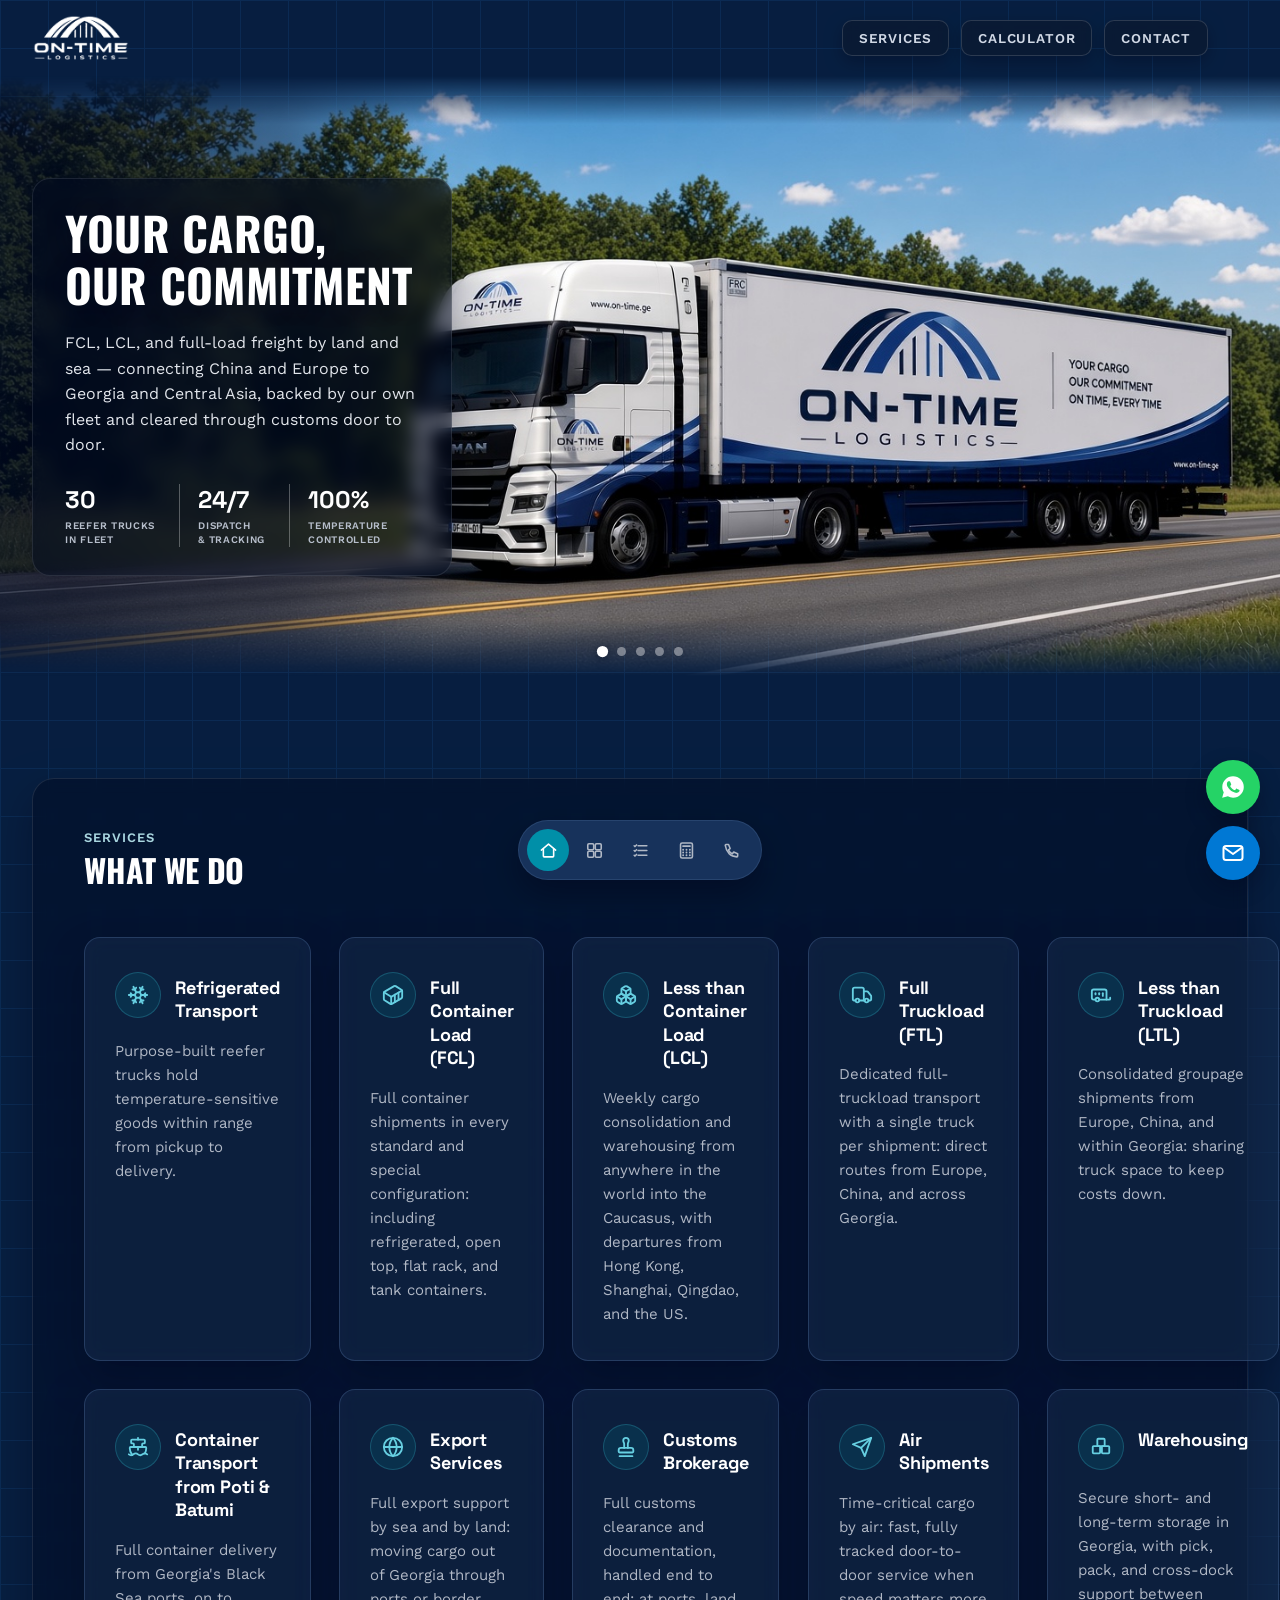
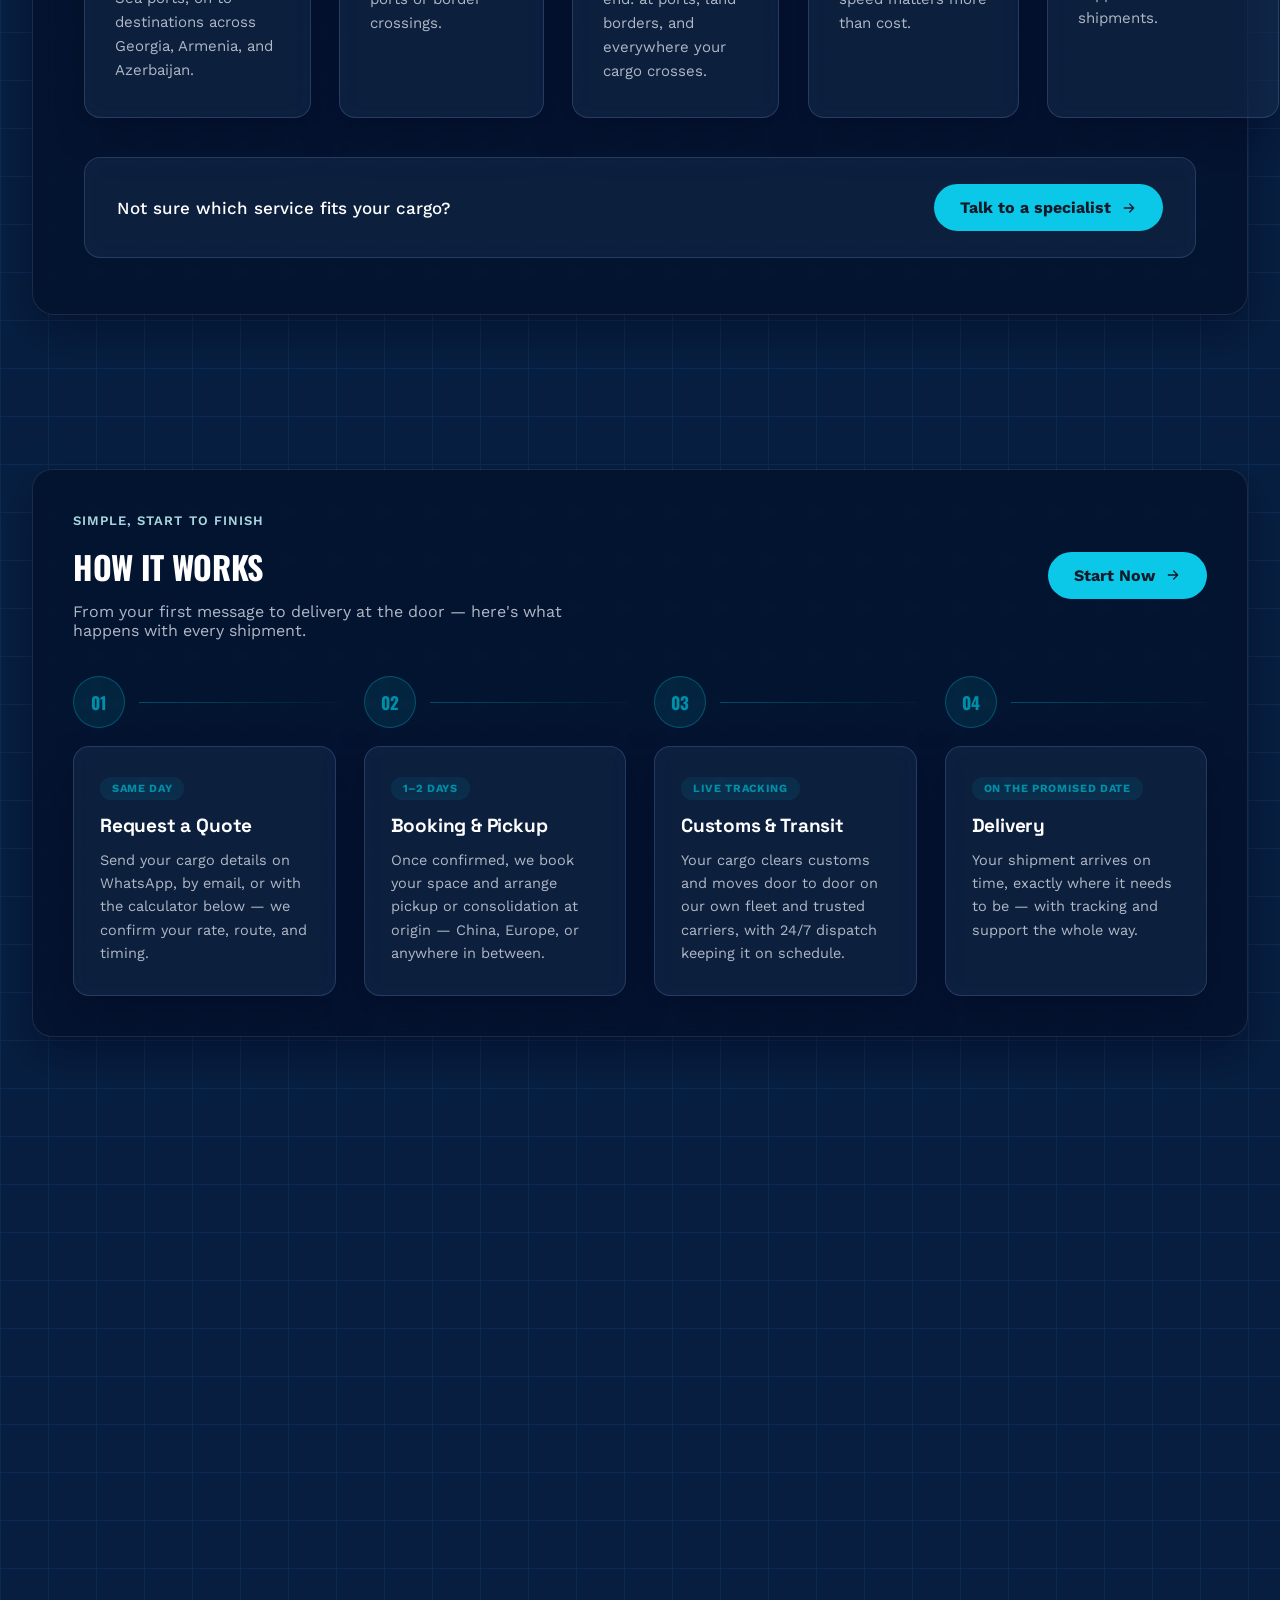
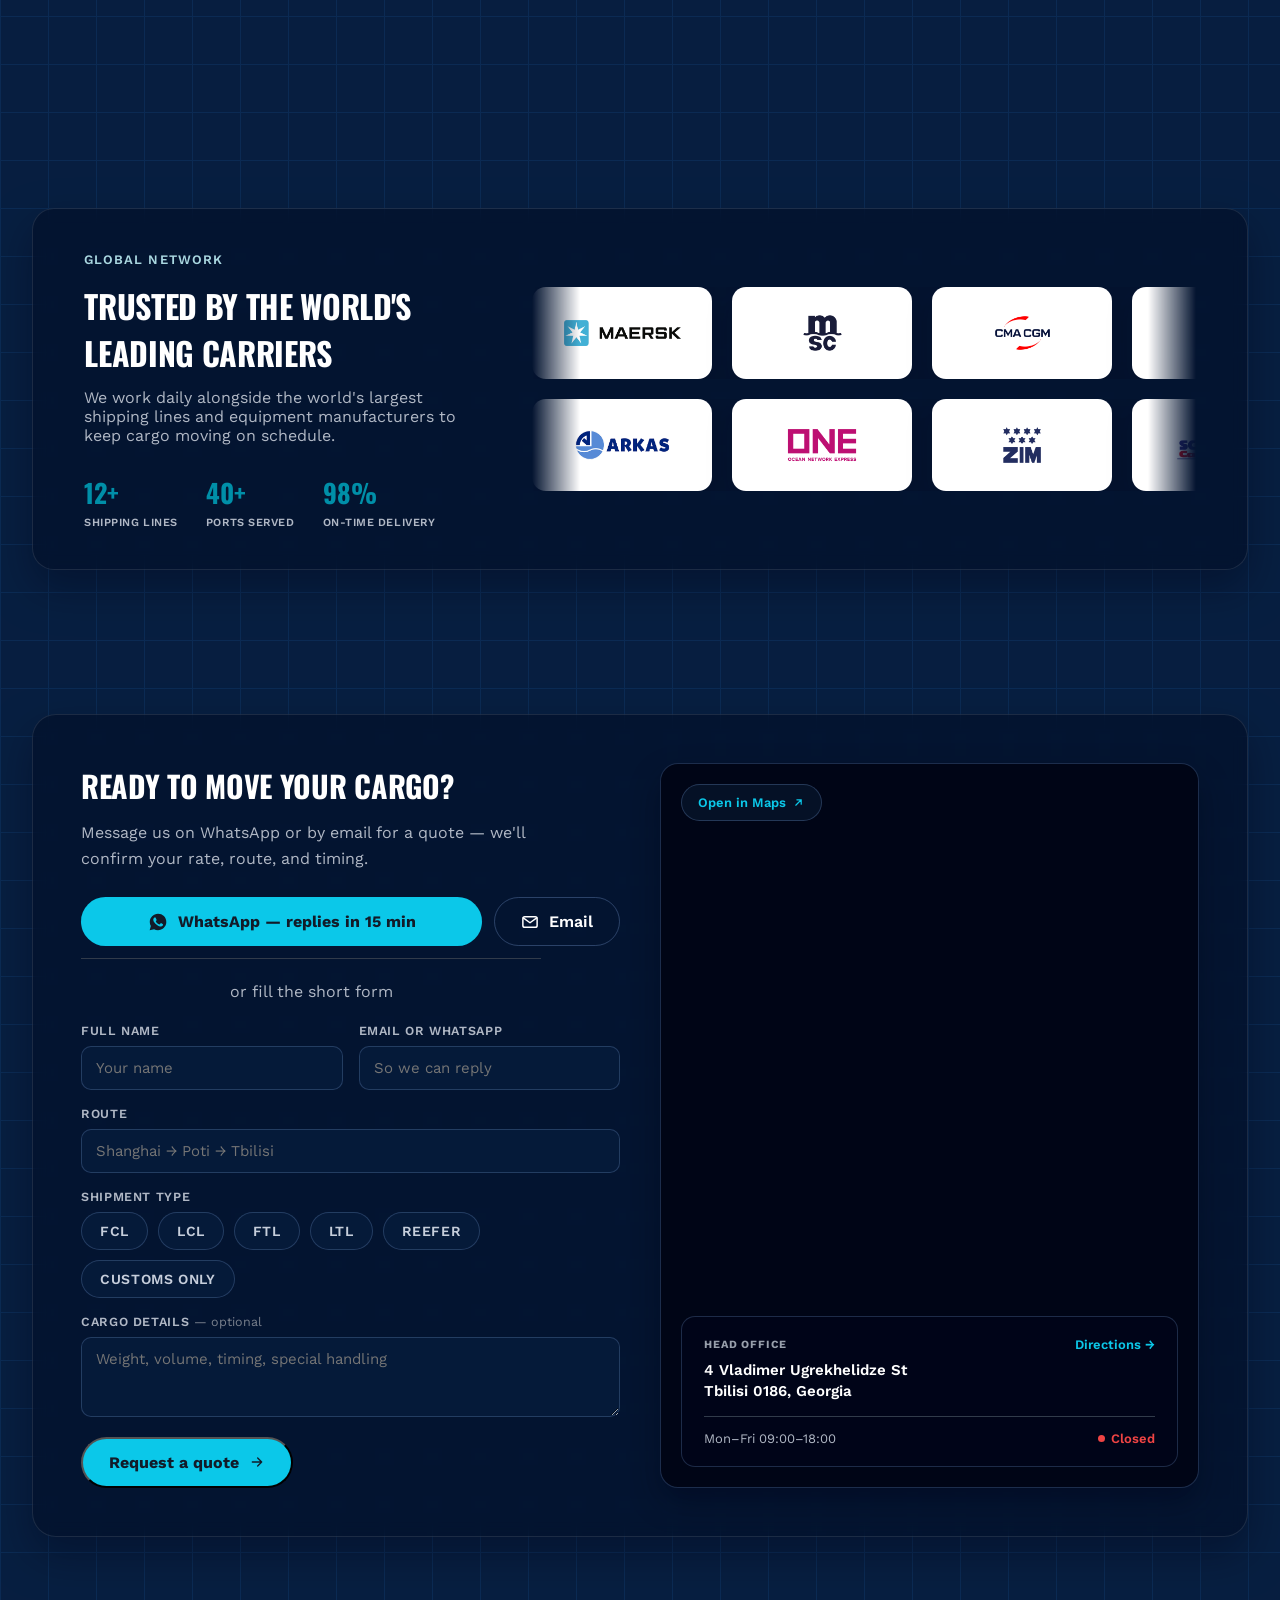
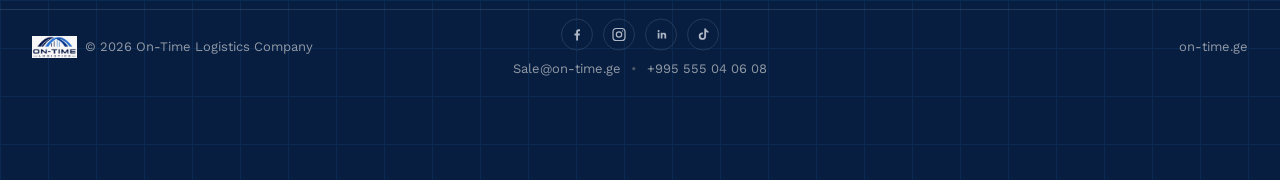
==== commit ac064f7a: "Remove helper text next to Request a quote button" ====
--- a/index.html
+++ b/index.html
@@ -835,7 +835,6 @@
                   <path d="M5 12h14M13 6l6 6-6 6" stroke="currentColor" stroke-width="2" stroke-linecap="round" stroke-linejoin="round" />
                 </svg>
               </button>
-              <span class="contact-form-note">Goes straight to dispatch. No newsletters.</span>
             </div>
 
             <!-- Success/error feedback after a real submit attempt (see
--- a/css/style.css
+++ b/css/style.css
@@ -1919,11 +1919,6 @@
   transform: translateX(3px);
 }
 
-.contact-form-note {
-  font-size: 13px;
-  color: oklch(65% 0.02 260);
-}
-
 /* Feedback shown after a real submit attempt to the Formspree endpoint
    (see js/script.js) — success in the site's cyan accent, error in a
    soft warm red, both quiet text rather than a loud banner since this
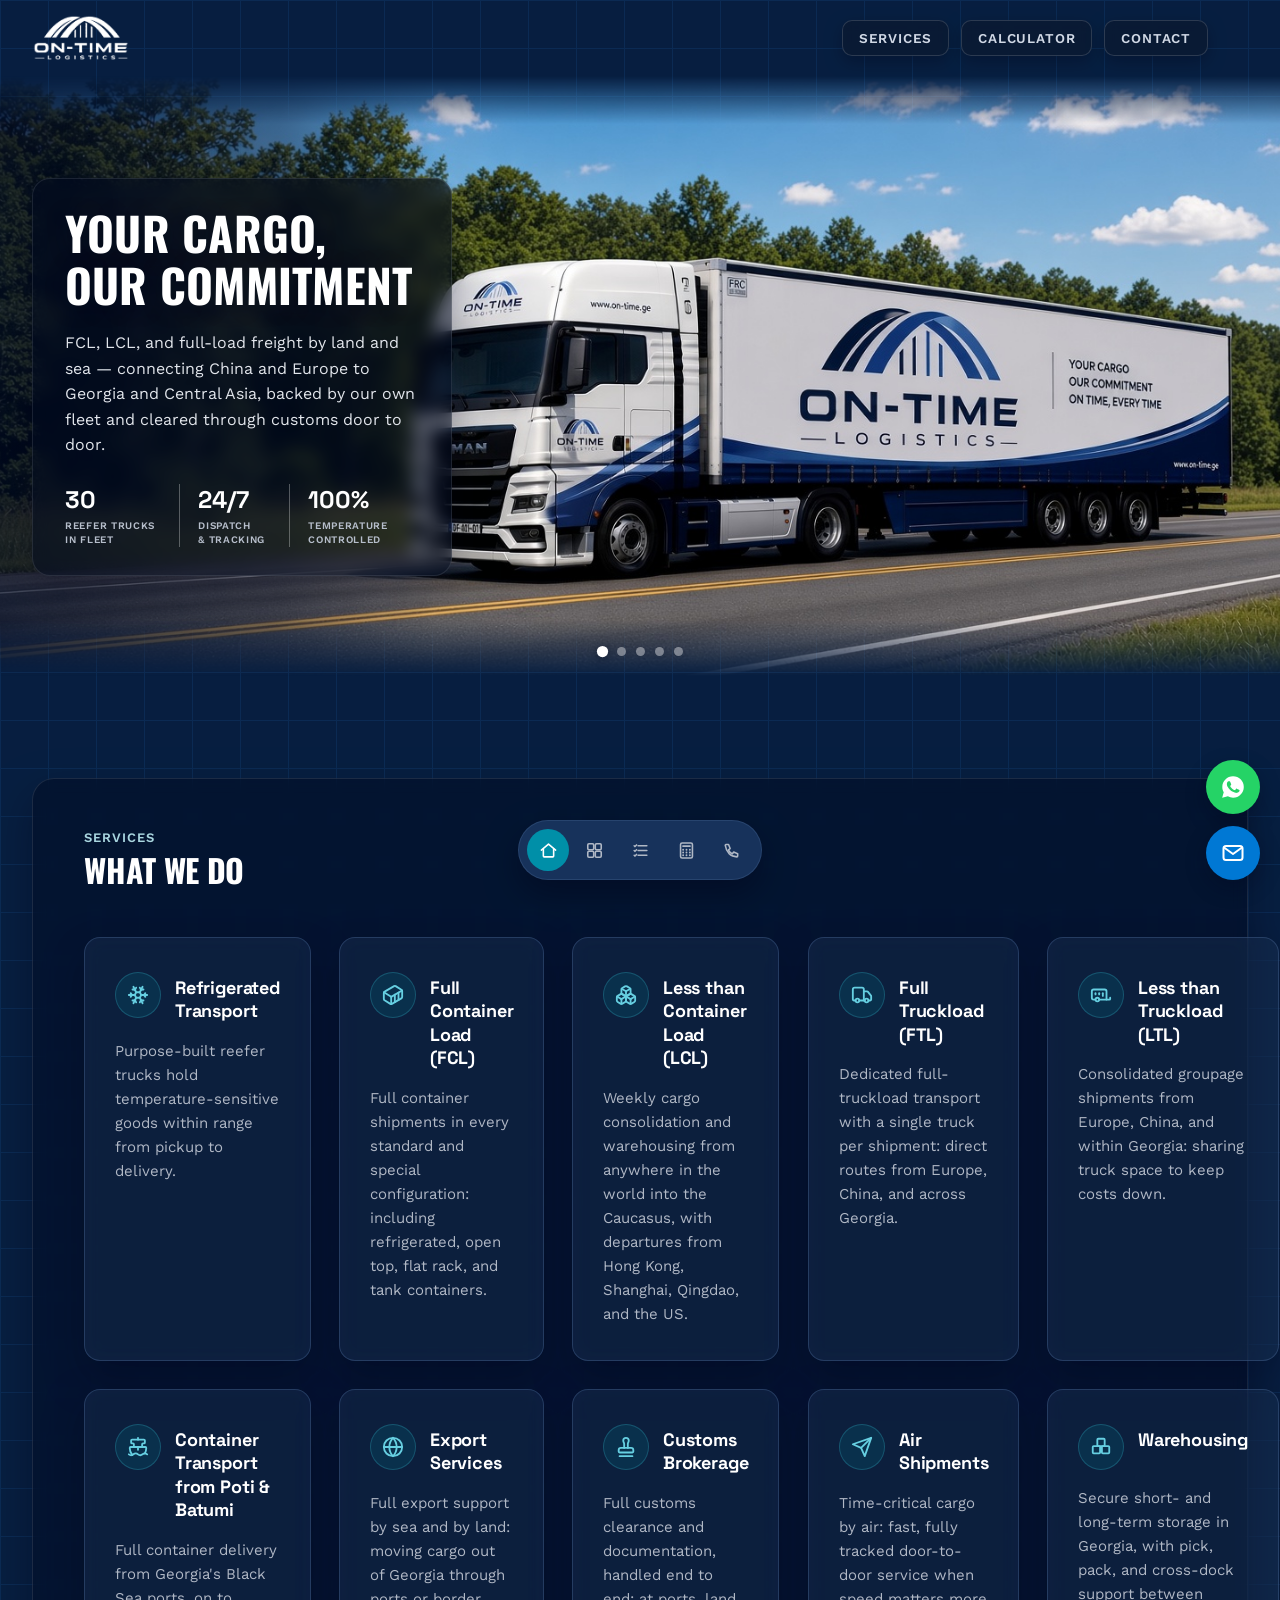
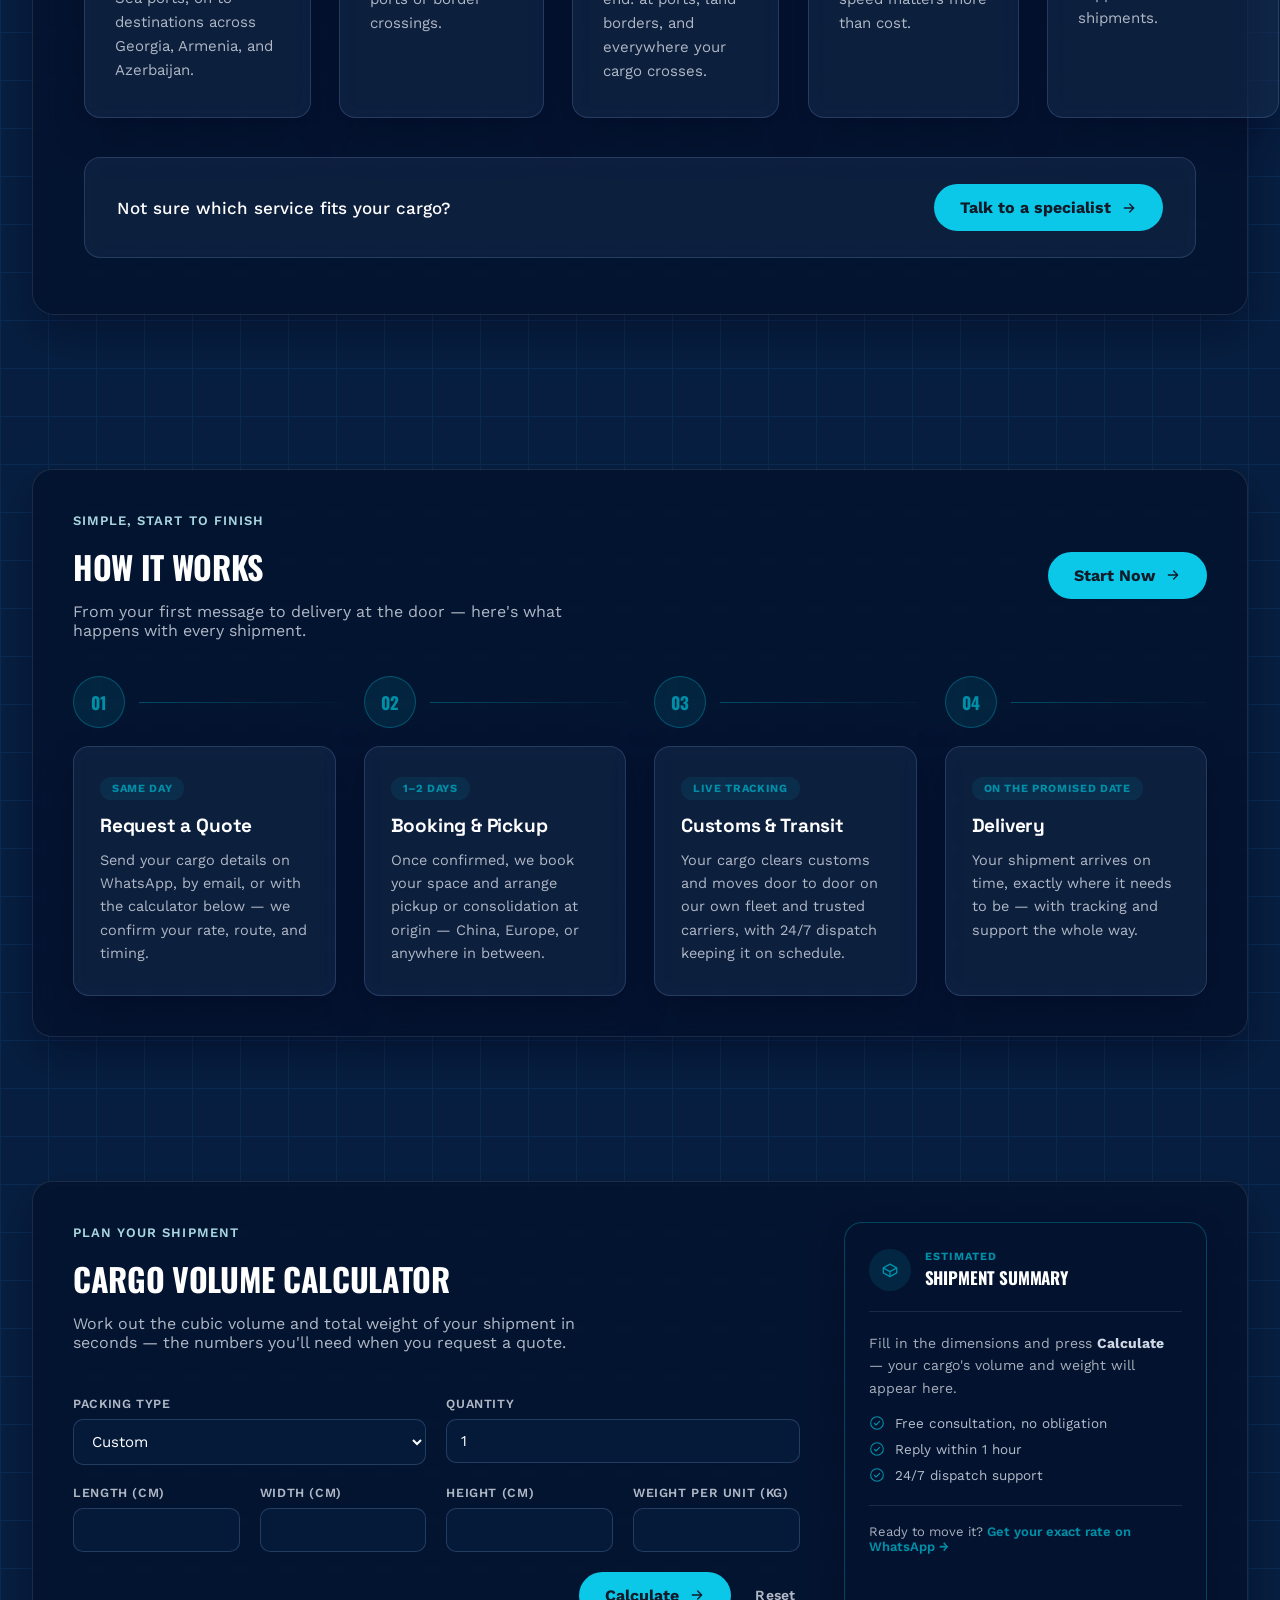
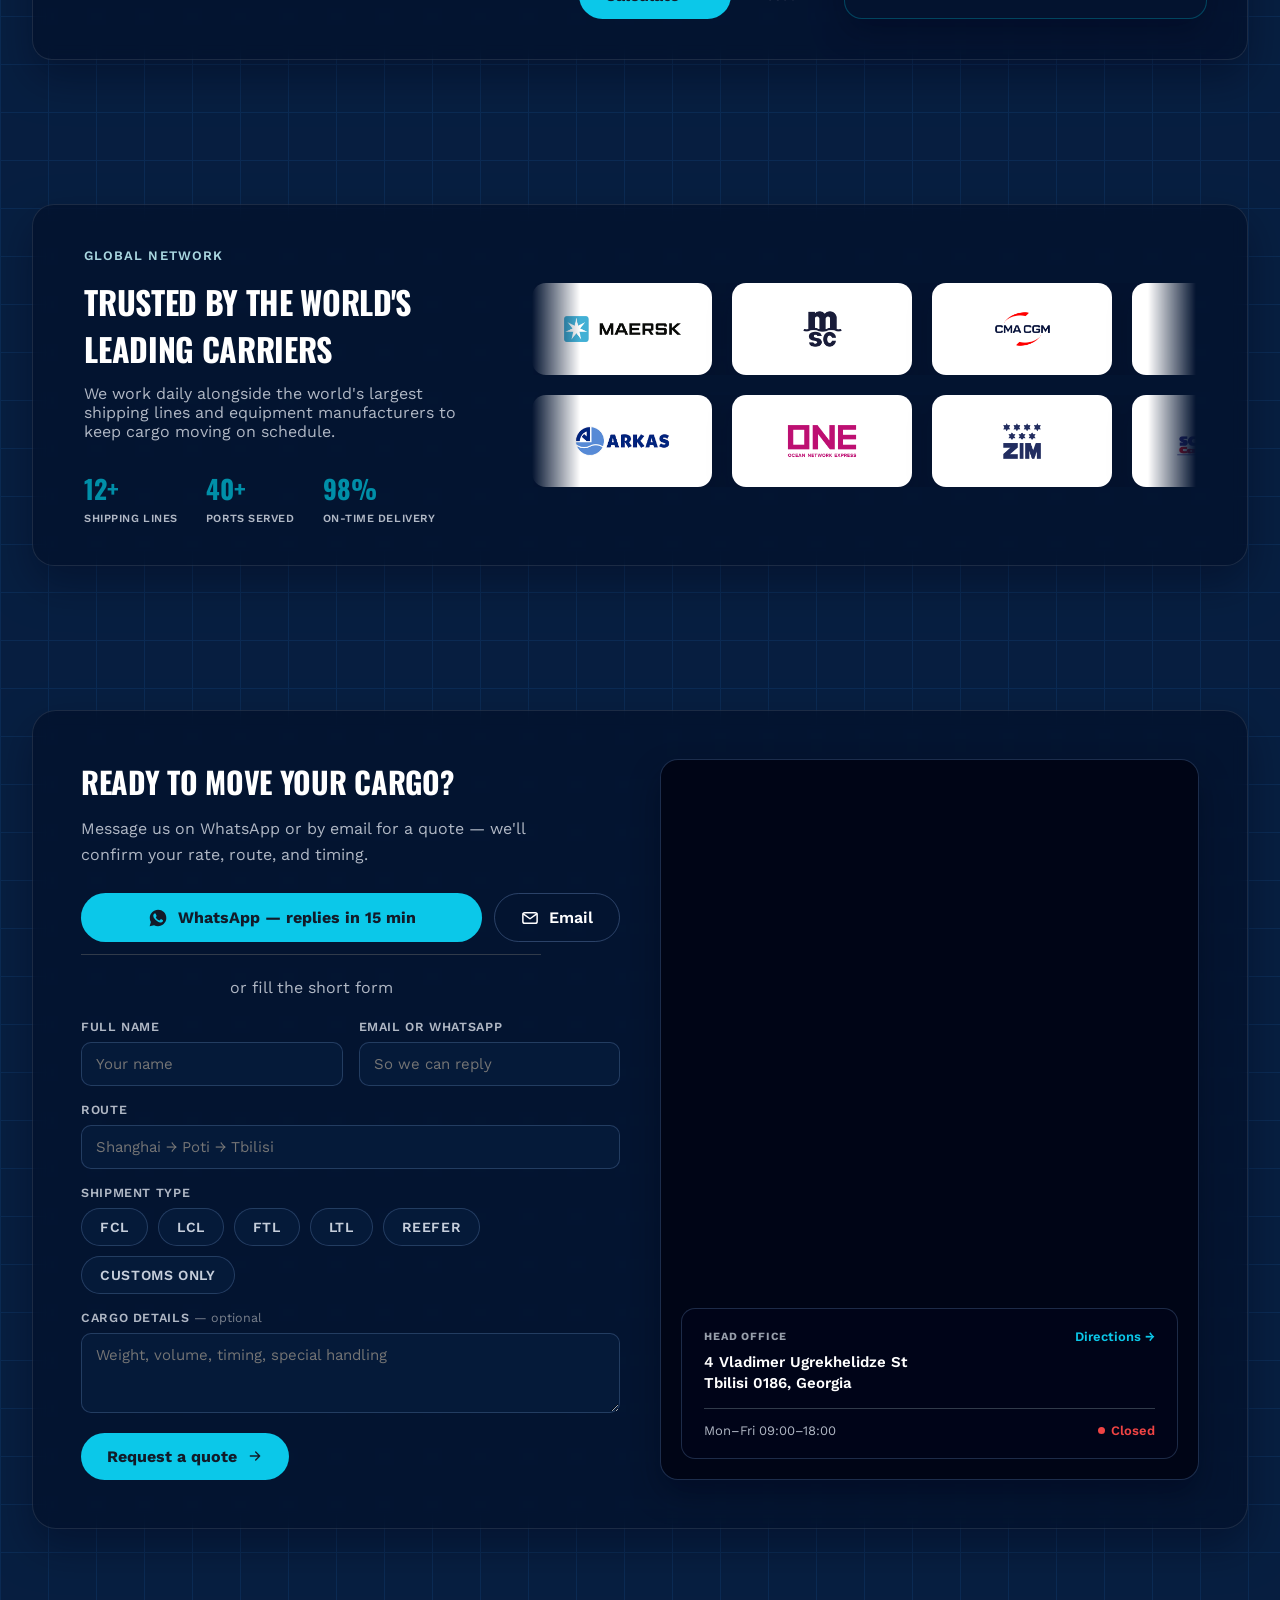
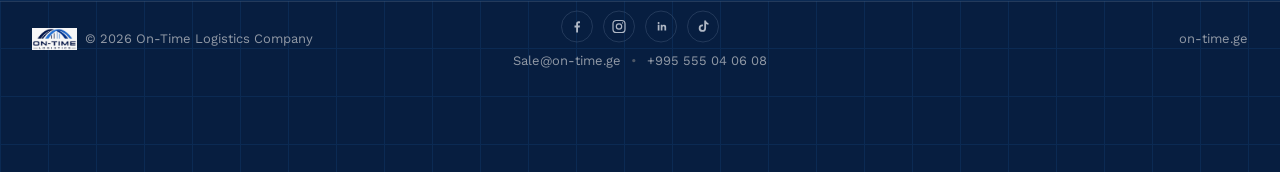
==== commit 32a793ca: "Remove default button border and redundant Open in Maps overlay" ====
--- a/index.html
+++ b/index.html
@@ -742,8 +742,10 @@
          iframe — now with a CSS filter (invert + hue-rotate, see
          .contact-map iframe in style.css) so it sits in the site's dark
          palette instead of showing as a bright light-mode rectangle. The
-         "Open in Maps ↗" link and the bottom info card still overlay on
-         top of it. Hours are fixed at Mon–Fri 09:00–18:00 per Lasha
+         bottom info card still overlays on top of it (its own "Directions
+         →" link covers opening the map elsewhere — the separate "Open in
+         Maps" overlay button was removed as redundant). Hours are fixed
+         at Mon–Fri 09:00–18:00 per Lasha
          (closed weekends, so no Saturday line); the "Open now"/"Closed"
          status next to them is computed live from the real Tbilisi time
          by js/script.js (green while open, red once closed), not
@@ -857,18 +859,6 @@
             loading="lazy"
             referrerpolicy="no-referrer-when-downgrade"
           ></iframe>
-
-          <a
-            class="contact-map-open"
-            href="https://www.google.com/maps/search/?api=1&query=4+Vladimer+Ugrekhelidze+St%2C+Tbilisi+0186%2C+Georgia"
-            target="_blank"
-            rel="noopener"
-          >
-            Open in Maps
-            <svg width="13" height="13" viewBox="0 0 24 24" fill="none" aria-hidden="true">
-              <path d="M7 17 17 7M9 7h8v8" stroke="currentColor" stroke-width="2.2" stroke-linecap="round" stroke-linejoin="round" />
-            </svg>
-          </a>
 
           <div class="contact-map-card">
             <div class="contact-map-card-head">
--- a/css/style.css
+++ b/css/style.css
@@ -99,6 +99,13 @@
   padding: 14px 26px;
   border-radius: 10px;
   white-space: nowrap;
+  /* Some of these are <a> tags, some are <button type="submit">. Without
+     this, <button> keeps the browser's default 1px border, which made the
+     button-based CTAs (Calculate, Request a quote) show a visible ring
+     that the anchor-based ones (Start Now) never had. .btn-outline and
+     .btn-outline-gold set their own border further down and still win. */
+  border: none;
+  cursor: pointer;
 }
 
 .btn-primary {
@@ -1966,9 +1973,11 @@
    bright rectangle. It's an approximation (a few colors — e.g. Google's
    own red pin — come out shifted, not identical to their original hue)
    but reads far better here than an unfiltered light-mode map. The
-   .contact-map-open button and the info card below still overlay on
-   top; the decorative HQ pin from the stylized version is gone since
-   the real map now carries its own real marker at the real location. */
+   info card below still overlays on top; the decorative HQ pin from the
+   stylized version is gone since the real map now carries its own real
+   marker at the real location. (The separate "Open in Maps" overlay
+   button that used to sit top-left was removed as redundant — the map
+   itself already opens Google Maps.) */
 .contact-map {
   position: relative;
   min-height: 280px;
@@ -1986,28 +1995,6 @@
   height: 100%;
   border: 0;
   filter: invert(90%) hue-rotate(180deg) contrast(90%);
-}
-
-.contact-map-open {
-  position: absolute;
-  top: 20px;
-  left: 20px;
-  display: inline-flex;
-  align-items: center;
-  gap: 6px;
-  padding: 10px 16px;
-  border-radius: 999px;
-  background: oklch(20% 0.05 258 / 0.75);
-  backdrop-filter: blur(6px);
-  -webkit-backdrop-filter: blur(6px);
-  border: 1px solid oklch(55% 0.08 258 / 0.4);
-  color: #0bc8e9;
-  font-size: 13px;
-  font-weight: 600;
-}
-
-.contact-map-open:hover {
-  border-color: #0bc8e9;
 }
 
 .contact-map-card {
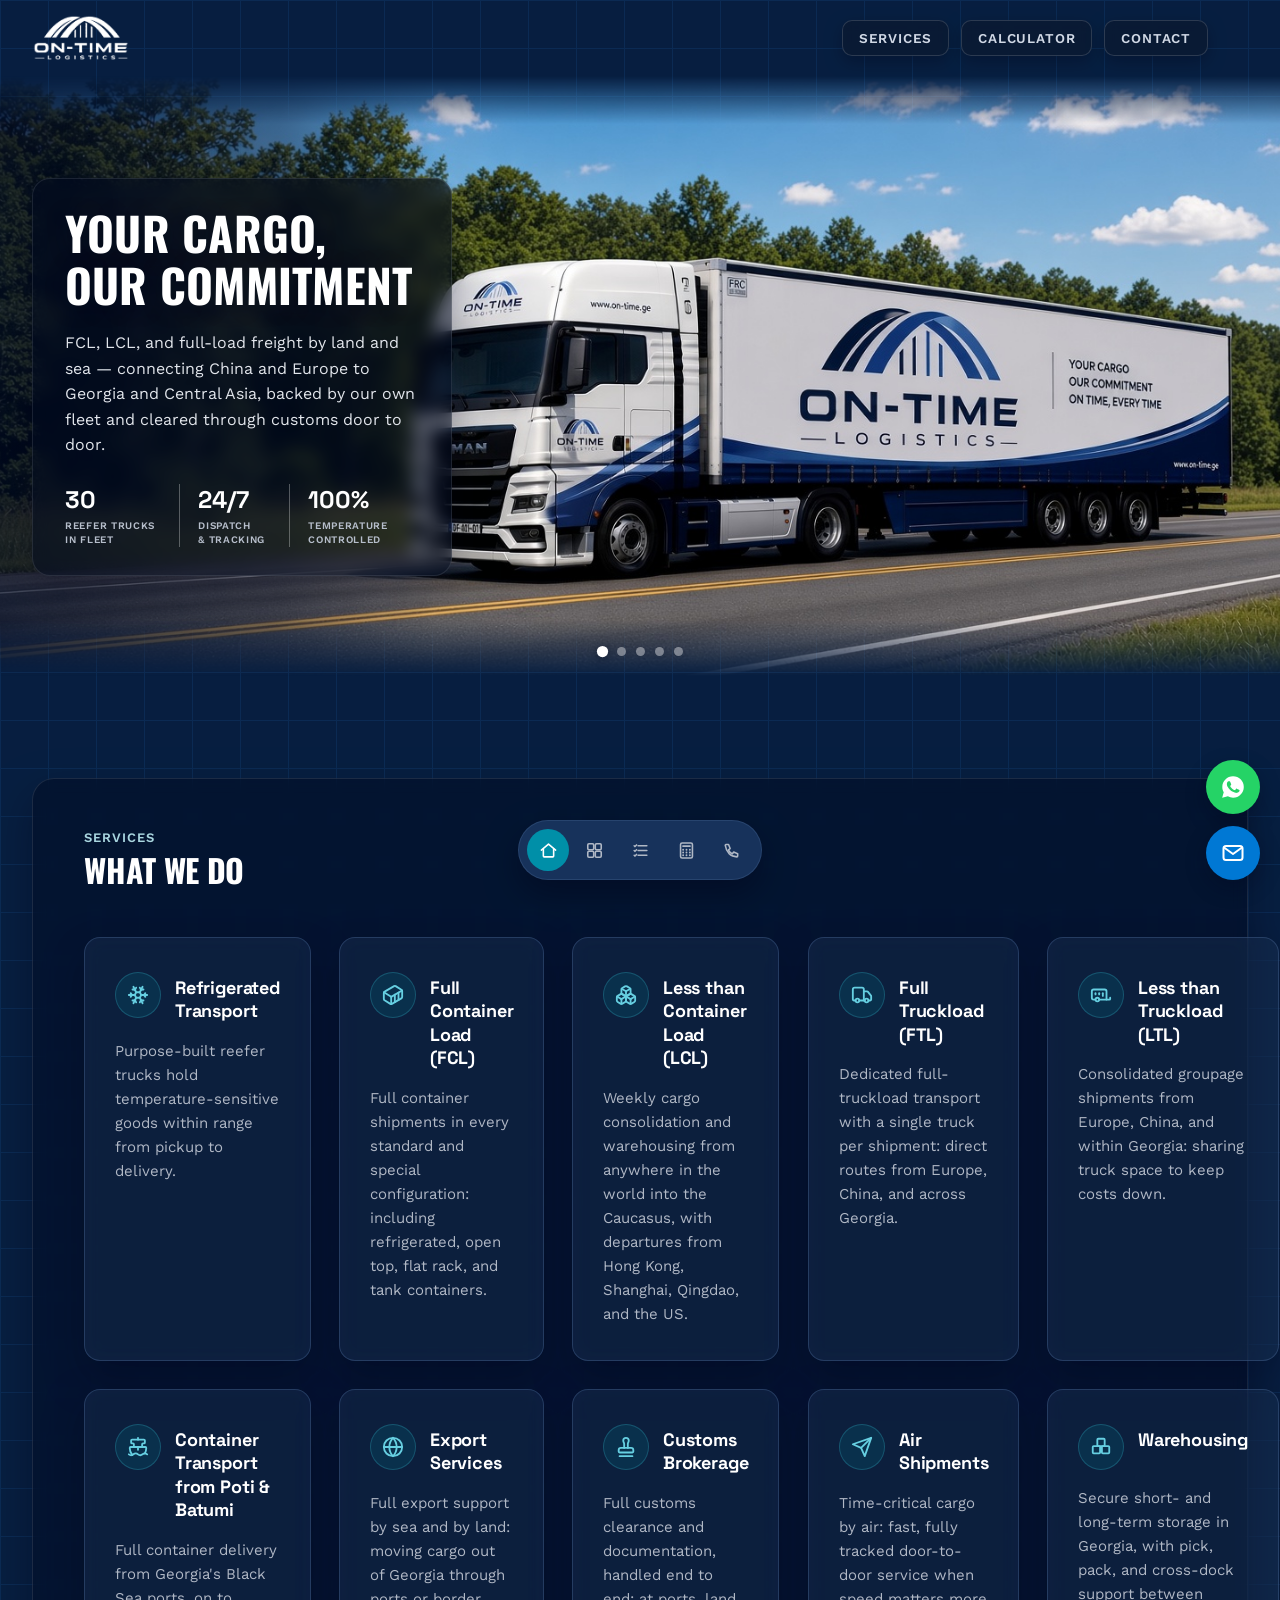
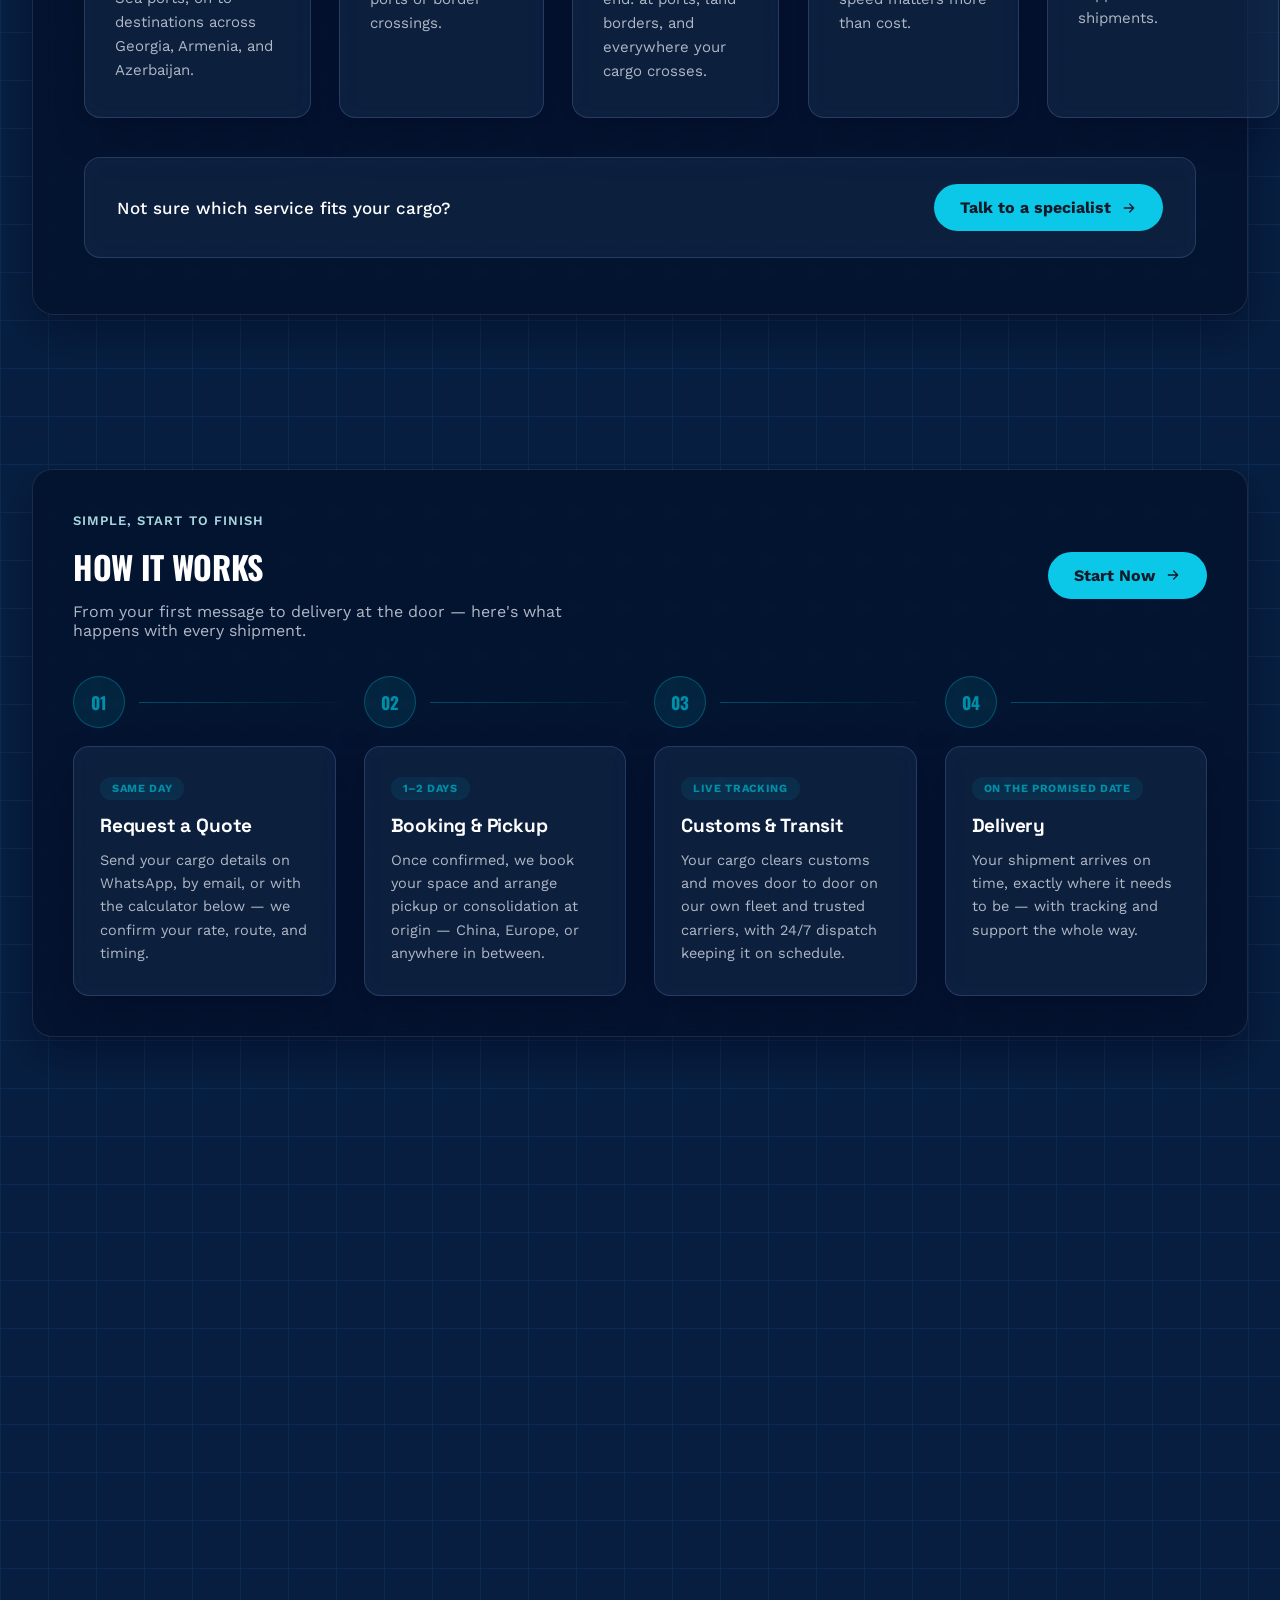
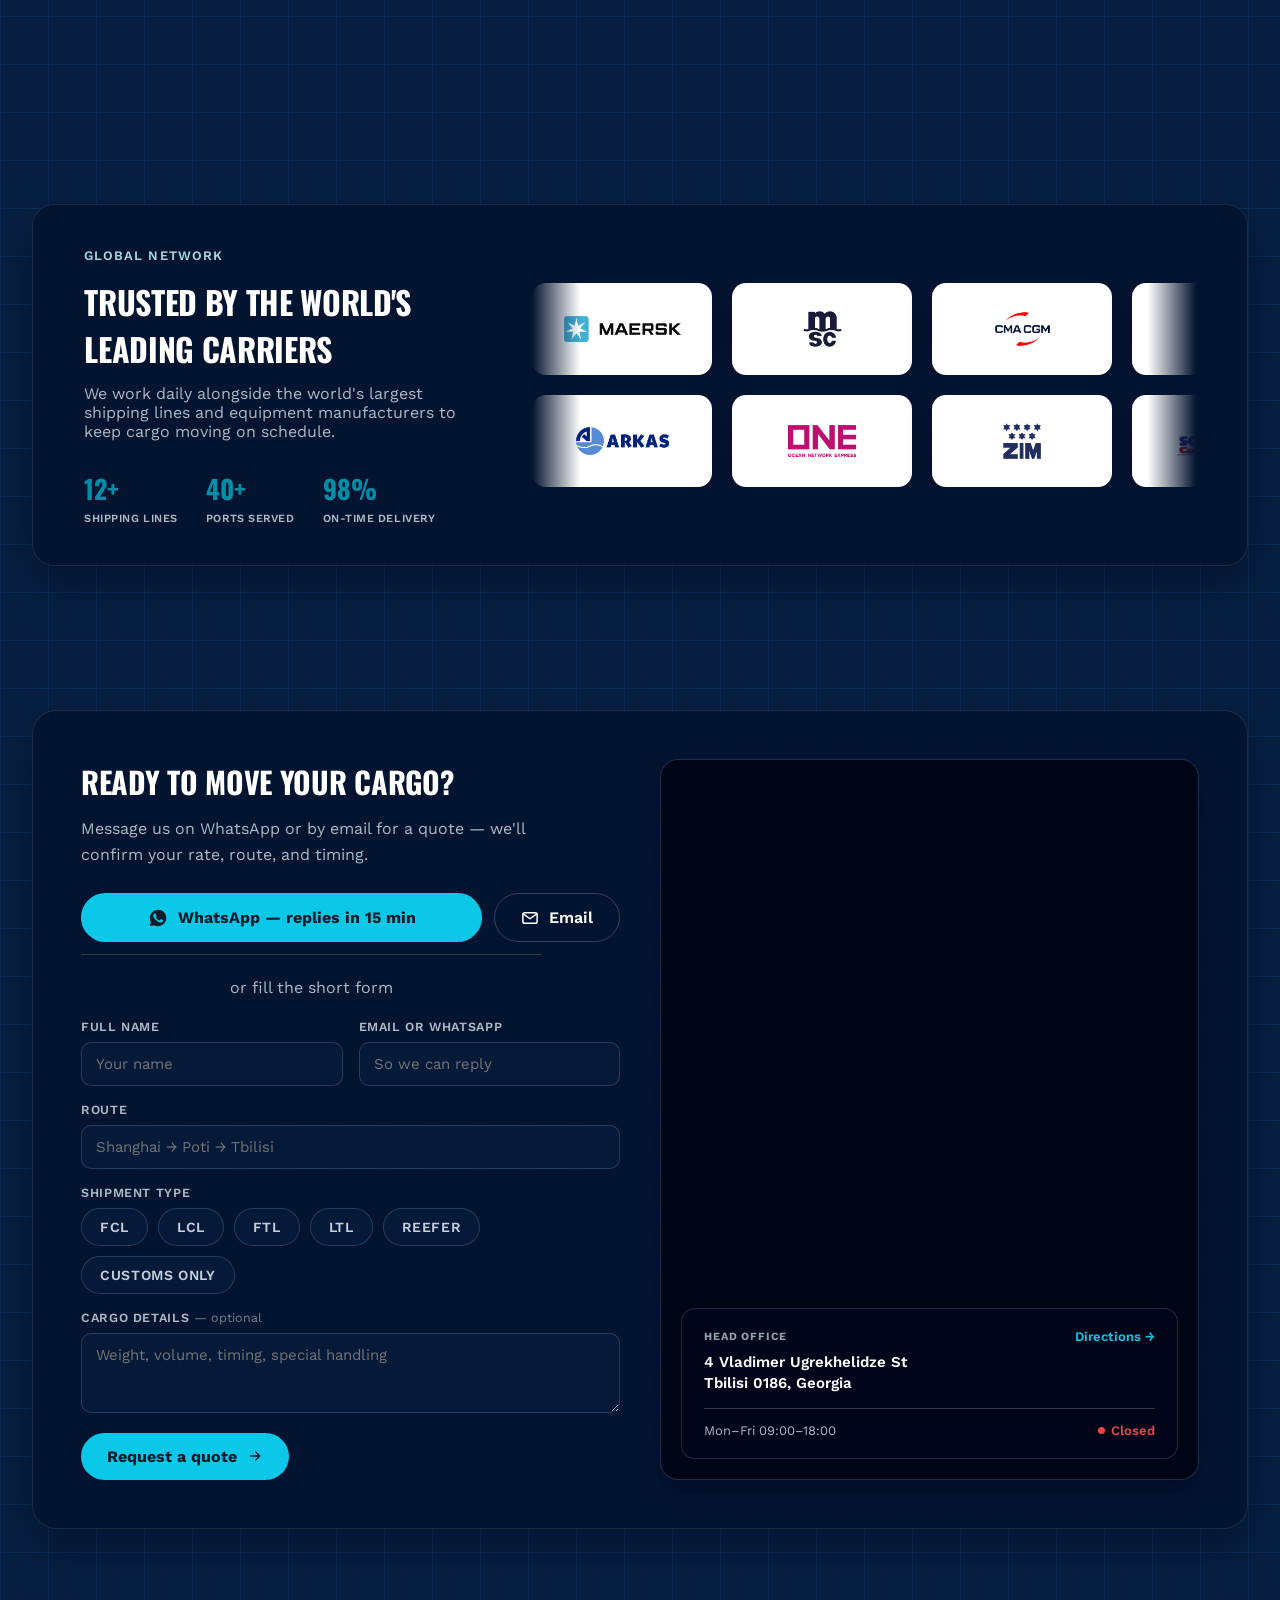
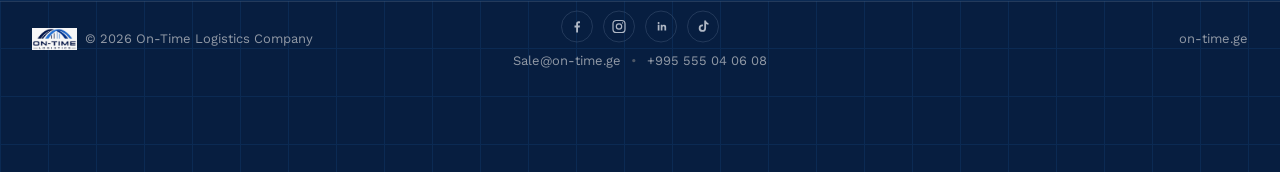
==== commit 16ca208d: "Update LinkedIn footer link to real company page" ====
--- a/index.html
+++ b/index.html
@@ -7,11 +7,10 @@
   <meta name="description" content="On-Time Logistics Company moves FCL, LCL, and full-load freight by land and sea between China, Europe, Georgia, and Central Asia — backed by our own fleet of 30 reefer trucks and 24/7 dispatch." />
 
   <!-- Tells search engines this is the one true URL for this page — matters
-       once this same content is ever reachable at more than one address
-       (e.g. once on-time.ge is connected, both that and this github.io URL
-       would otherwise look like duplicate content). Update to on-time.ge
-       when that happens (see robots.txt/sitemap.xml — same note there). -->
-  <link rel="canonical" href="https://lashazara-blip.github.io/on-time-website/" />
+       once this same content is ever reachable at more than one address.
+       Now pointing at on-time.ge (see robots.txt/sitemap.xml — same
+       change made there) now that the site is live on that domain. -->
+  <link rel="canonical" href="https://on-time.ge/" />
 
   <!-- Favicon — the arch mark cropped out of the logo. See images/README.md
        if this ever needs regenerating from a new logo file. -->
@@ -24,14 +23,14 @@
        LinkedIn etc. shows a proper preview card with title, description,
        and the hero photo, instead of a bare link. -->
   <meta property="og:type" content="website" />
-  <meta property="og:url" content="https://lashazara-blip.github.io/on-time-website/" />
+  <meta property="og:url" content="https://on-time.ge/" />
   <meta property="og:title" content="On-Time Logistics Company | FCL, LCL & Reefer Freight — China, Europe, Georgia, Central Asia" />
   <meta property="og:description" content="FCL, LCL, and full-load freight by land and sea — connecting China and Europe to Georgia and Central Asia, backed by our own fleet and 24/7 dispatch." />
-  <meta property="og:image" content="https://lashazara-blip.github.io/on-time-website/images/hero-slide-1.jpg" />
+  <meta property="og:image" content="https://on-time.ge/images/hero-slide-1.jpg" />
   <meta name="twitter:card" content="summary_large_image" />
   <meta name="twitter:title" content="On-Time Logistics Company | FCL, LCL & Reefer Freight — China, Europe, Georgia, Central Asia" />
   <meta name="twitter:description" content="FCL, LCL, and full-load freight by land and sea — connecting China and Europe to Georgia and Central Asia, backed by our own fleet and 24/7 dispatch." />
-  <meta name="twitter:image" content="https://lashazara-blip.github.io/on-time-website/images/hero-slide-1.jpg" />
+  <meta name="twitter:image" content="https://on-time.ge/images/hero-slide-1.jpg" />
 
   <!-- Google Fonts: Space Grotesk (headings) + Work Sans (body) -->
   <link rel="preconnect" href="https://fonts.googleapis.com" />
@@ -894,10 +893,11 @@
 
   <!-- ========== FOOTER ==========
        Per Lasha's weforward.ge reference: added a row of social icons.
-       ⚠️ The 4 hrefs below are PLACEHOLDER guesses (facebook.com/
-       ontimelogisticsge etc.) — send me the real profile links and I'll
-       swap them in; until then these point at pages that likely don't
-       exist. Icons are hand-drawn SVG likenesses, same caveat as the
+       Facebook and LinkedIn are now the real pages (confirmed by Lasha).
+       ⚠️ Instagram and TikTok below are still PLACEHOLDER guesses — send
+       me the real profile links and I'll swap them in; until then these
+       point at pages that likely don't exist. Icons are hand-drawn SVG
+       likenesses, same caveat as the
        WhatsApp/email icons above. -->
   <footer class="site-footer">
     <div class="container footer-inner">
@@ -908,7 +908,7 @@
 
       <div class="footer-center">
         <div class="footer-social">
-          <a class="footer-social-link" href="https://www.facebook.com/ontimelogisticsge" target="_blank" rel="noopener" aria-label="Facebook">
+          <a class="footer-social-link" href="https://www.facebook.com/profile.php?id=61594079939496" target="_blank" rel="noopener" aria-label="Facebook">
             <svg viewBox="0 0 24 24" width="16" height="16" fill="currentColor" aria-hidden="true">
               <path d="M13.5 21v-7.5h2.5l.4-3H13.5V8.5c0-.87.24-1.46 1.49-1.46H16.5V4.36C16.24 4.32 15.36 4.25 14.33 4.25c-2.14 0-3.6 1.31-3.6 3.71v2.54H8.25v3h2.48V21h2.77z" />
             </svg>
@@ -920,7 +920,7 @@
               <circle cx="17.3" cy="6.7" r="0.9" fill="currentColor" stroke="none" />
             </svg>
           </a>
-          <a class="footer-social-link" href="https://www.linkedin.com/company/on-time-logistics-ge" target="_blank" rel="noopener" aria-label="LinkedIn">
+          <a class="footer-social-link" href="https://www.linkedin.com/company/on-time-logistics-georgia/" target="_blank" rel="noopener" aria-label="LinkedIn">
             <svg viewBox="0 0 24 24" width="16" height="16" fill="currentColor" aria-hidden="true">
               <path d="M7.1 9.5h2.6V18H7.1V9.5zM8.4 8.3a1.5 1.5 0 1 1 0-3 1.5 1.5 0 0 1 0 3zM11.6 9.5h2.5v1.16h.04c.35-.66 1.2-1.36 2.47-1.36 2.64 0 3.13 1.74 3.13 4v4.7h-2.6v-4.17c0-.99-.02-2.27-1.38-2.27-1.38 0-1.6 1.08-1.6 2.2v4.24h-2.56V9.5z" />
             </svg>
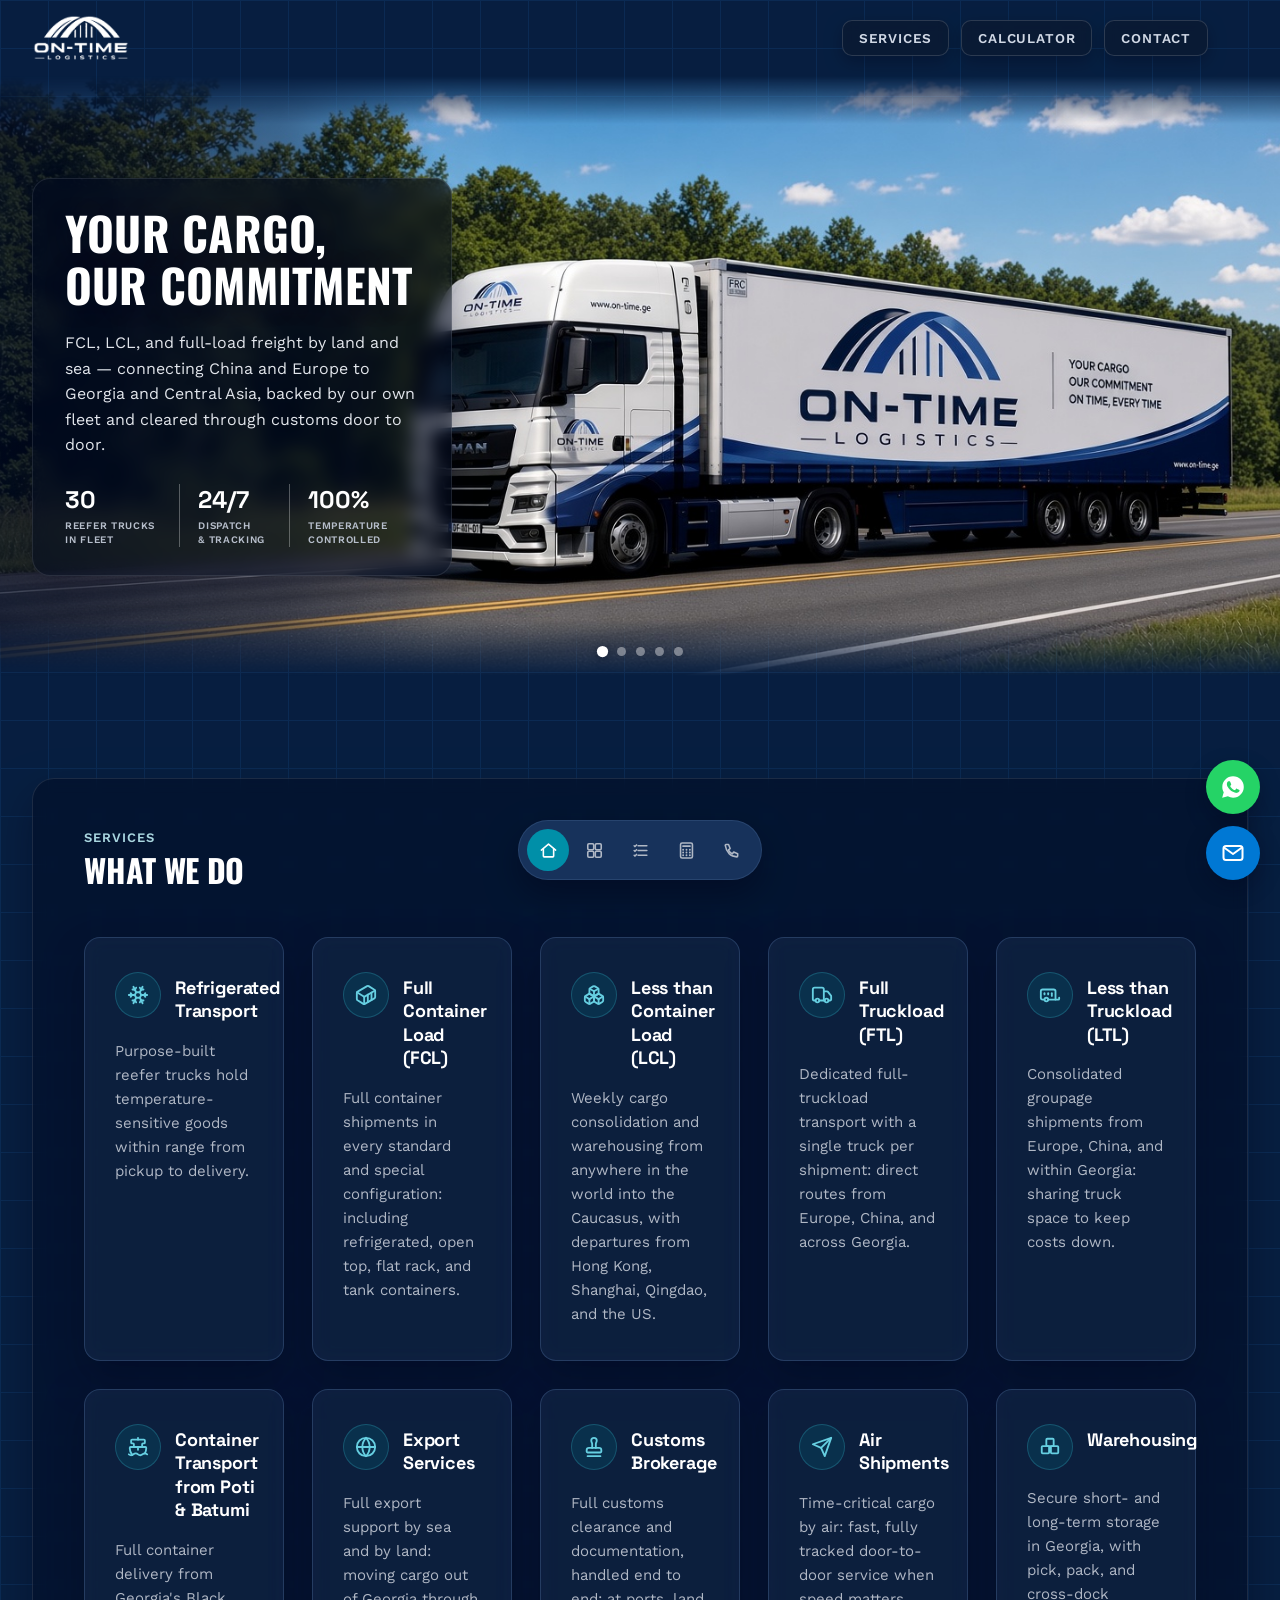
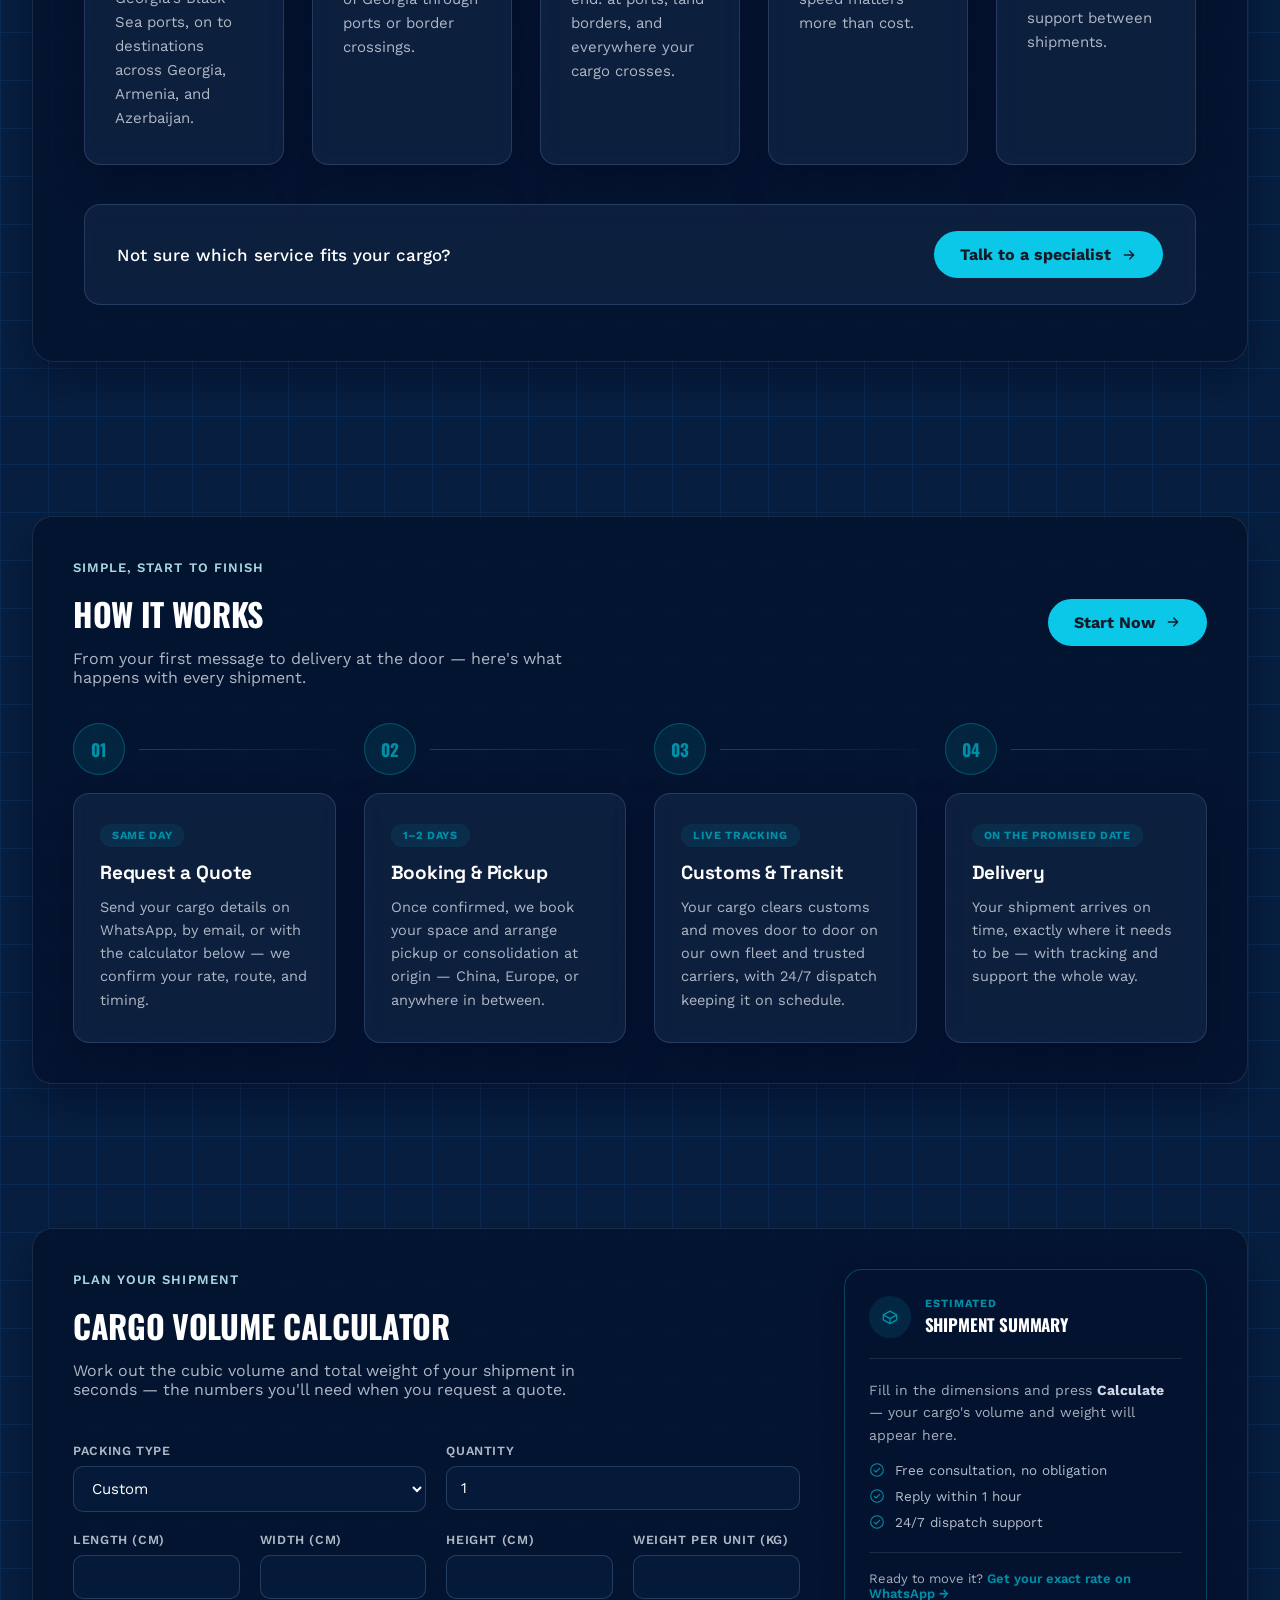
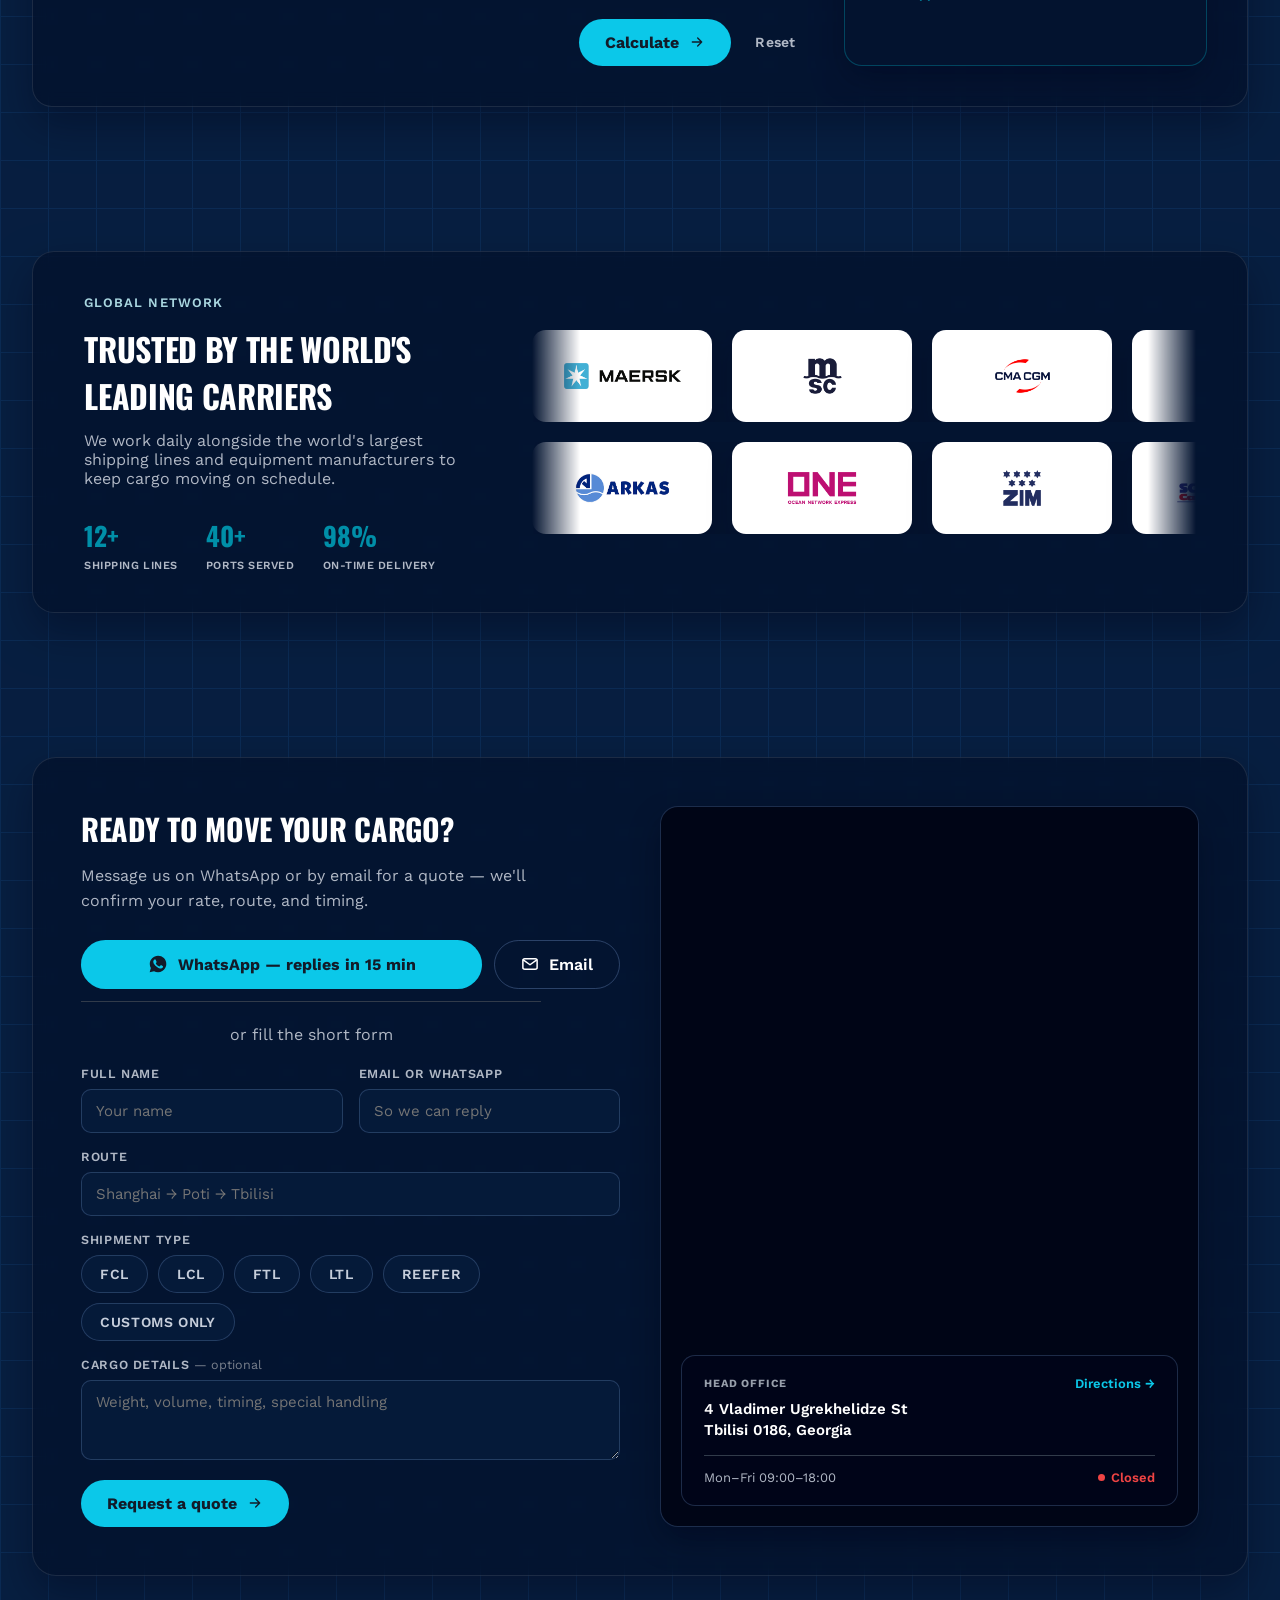
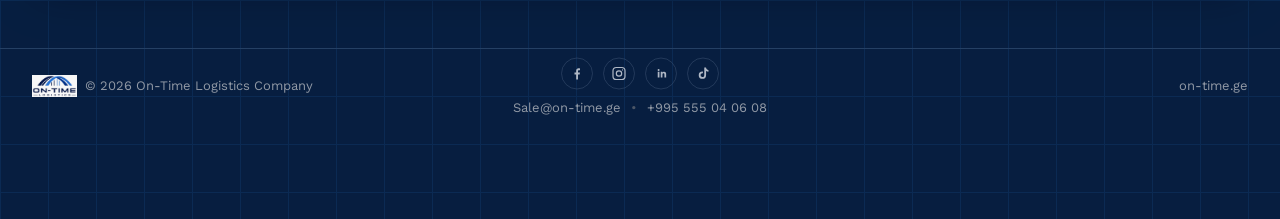
==== commit 9749da76: "Add cache-busting version to CSS link to fix stale server-side cache" ====
--- a/index.html
+++ b/index.html
@@ -37,7 +37,13 @@
   <link rel="preconnect" href="https://fonts.gstatic.com" crossorigin />
   <link href="https://fonts.googleapis.com/css2?family=Oswald:wght@600;700&family=Space+Grotesk:wght@500;600;700&family=Work+Sans:wght@400;500;600&display=swap" rel="stylesheet" />
 
-  <link rel="stylesheet" href="css/style.css" />
+  <!-- ?v=2: cache-busting query string. Some cPanel hosts run a server-side
+       cache (e.g. LiteSpeed Cache) keyed by exact URL, so overwriting
+       style.css on disk isn't always enough to bust an already-cached copy
+       for visitors. Bumping this version number forces a fresh fetch.
+       Bump it again (v=3, v=4, ...) any time a future CSS update doesn't
+       seem to show up live even after confirming the file itself is correct. -->
+  <link rel="stylesheet" href="css/style.css?v=2" />
 </head>
 <body>
 
--- a/css/style.css
+++ b/css/style.css
@@ -53,6 +53,16 @@
     linear-gradient(#0B2A53 1px, transparent 1px),
     linear-gradient(90deg, #0B2A53 1px, transparent 1px);
   background-size: 48px 48px;
+  /* Belt-and-suspenders against horizontal overflow (found and fixed one
+     real cause — a stray absolutely-positioned input stretching to
+     1300+px — but this stops any FUTURE regression like it from ever
+     showing as a scrollable strip of empty background past the edge of
+     the page, instead of it needing to be tracked down again). Also lets
+     a single long, unbreakable word wrap instead of forcing its own
+     overflow — relevant once the Georgian translation goes in, since
+     Georgian compounds run long with no natural break point. */
+  overflow-x: hidden;
+  overflow-wrap: break-word;
 }
 
 /* Sticky header is 76px tall — without this, jumping to an #anchor lands
@@ -827,6 +837,16 @@
    cursor moves over it" effect Lasha asked for. */
 .service-card {
   position: relative;
+  /* Grid items default to min-width: auto, which floors a card's width
+     at its content's min-content size (e.g. the longest unbreakable
+     word in a title like "Container Transport from Poti & Batumi").
+     In the 5-column desktop layout that floor could exceed 1fr's share
+     of the row at some widths, blowing out .services-grid past its
+     container and pushing the WHOLE PAGE into horizontal overflow (a
+     strip of empty background to the right of everything, however far
+     down the page you were). This lets the card shrink and wrap its
+     text normally instead. */
+  min-width: 0;
   /* Per Lasha: dropped the faint grid-texture background-image these
      cards used to carry (a finer copy of the site-wide grid pattern) —
      just plain blue now, no pattern. */
@@ -1839,7 +1859,15 @@
   cursor: pointer;
 }
 
-.shipment-type-pill input {
+/* Qualified with .contact-form-field (this pill's actual ancestor in the
+   markup) rather than just ".shipment-type-pill input", so this beats
+   .contact-form-field input's later, equal-specificity "width: 100%"
+   rule regardless of source order. Without that, the plain-input rule
+   won the cascade and stretched this invisible radio to 100% of its
+   absolutely-positioned containing block — over 1300px wide — which
+   pushed the whole page into horizontal overflow (a big empty strip of
+   background to the right of everything, on every screen size). */
+.contact-form-field .shipment-type-pill input {
   position: absolute;
   width: 1px;
   height: 1px;
@@ -2474,6 +2502,18 @@
     display: none;
   }
 
+  /* This left-to-right darkening exists only so the overlaid .hero-copy
+     text stays legible against the photo on desktop. Below this
+     breakpoint .hero-copy has already dropped below the photo (see the
+     comment above), so the gradient no longer has anything to darken
+     FOR — left switched on, it just left a dark smudge over the left
+     third of the photo on every phone, for no reason (spotted by
+     Lasha on the new hero-slide-4 photo, where it showed up clearly
+     against the bright sky/building). */
+  .hero-gradient {
+    display: none;
+  }
+
   /* Per Lasha: on mobile, every section's own top/bottom padding (tuned
      for how spacious that feels on a wide desktop screen) stacks with
      the next section's matching padding into a dead gap between one
